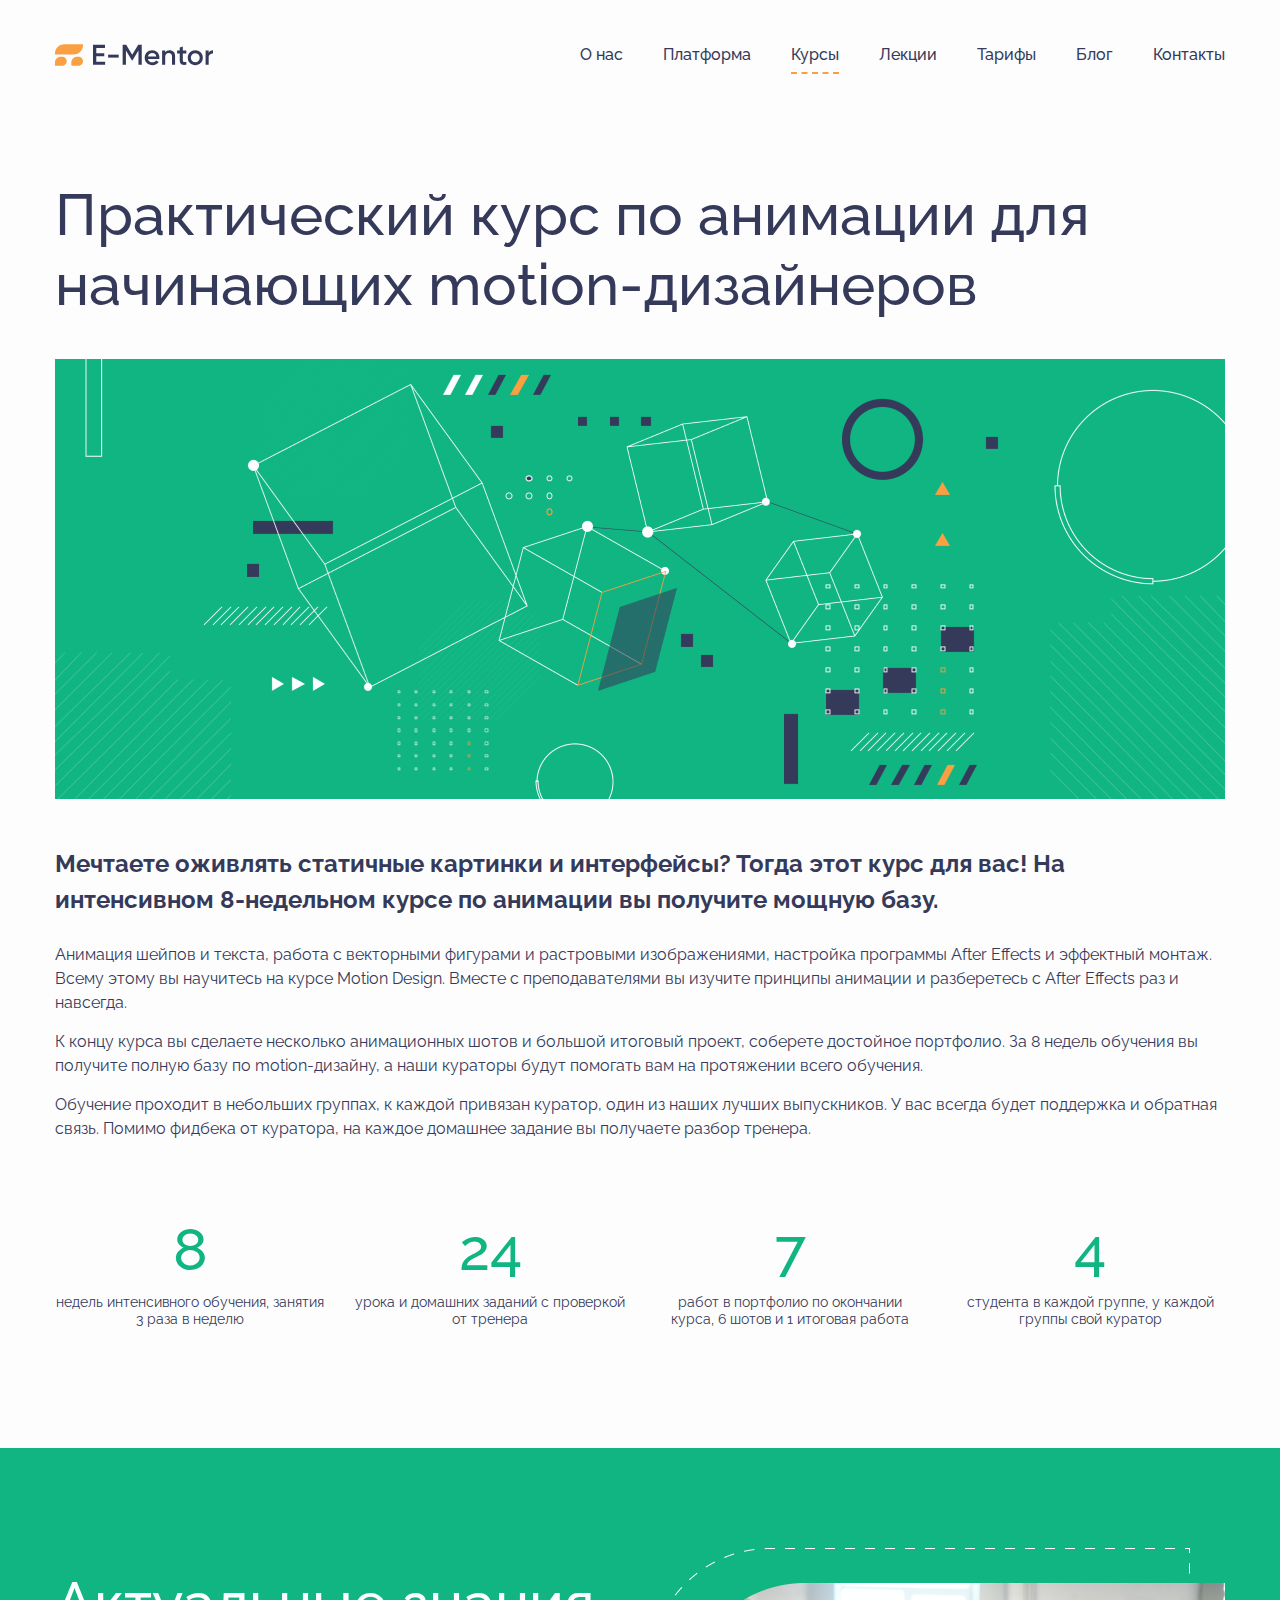
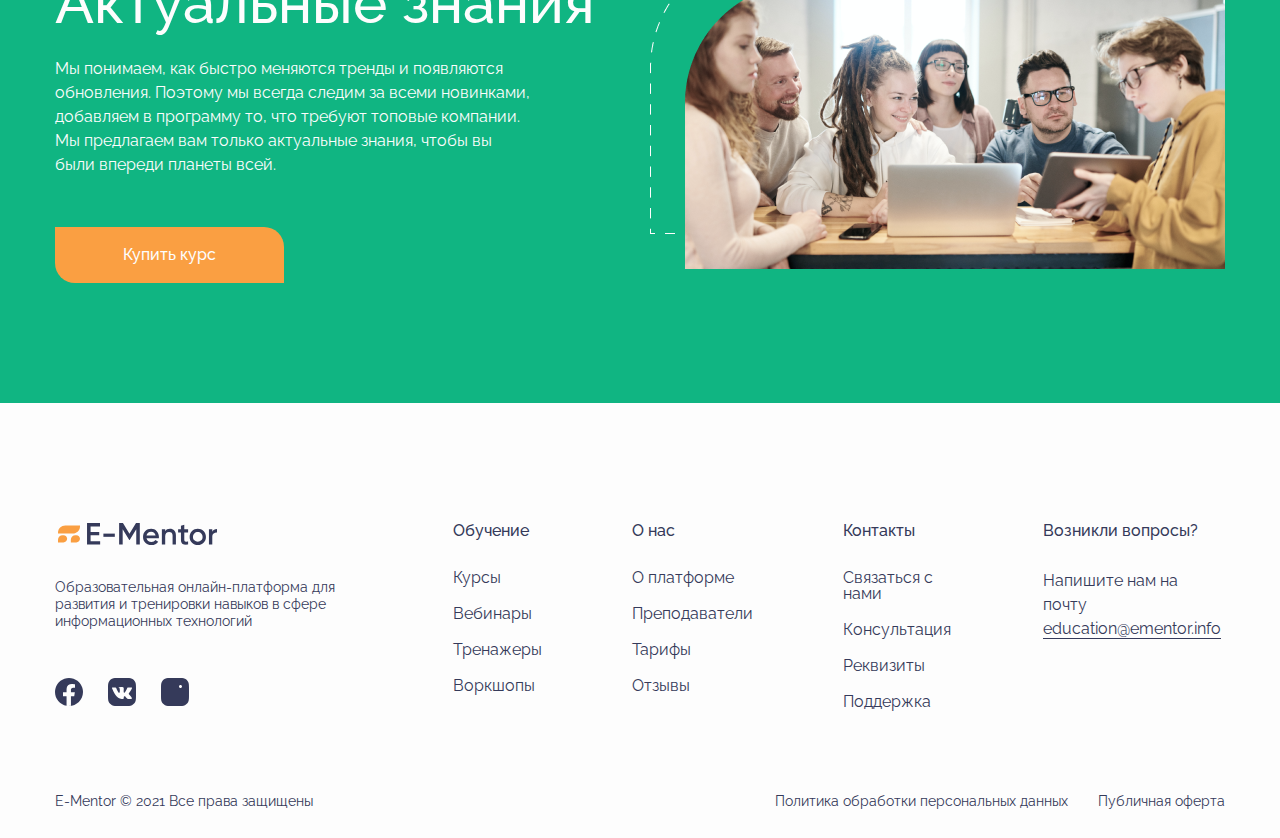
==== courses.html @ a703d879 "section knoweledge done" ====
<!DOCTYPE html>
<html lang="ru">

<head>
    <meta charset="UTF-8">
    <meta http-equiv="X-UA-Compatible" content="IE=edge">
    <meta name="viewport" content="width=device-width, initial-scale=1.0">
    <link rel="stylesheet" href="https://fonts.googleapis.com/css2?family=Raleway:wght@400;500&display=swap">
    <link rel="stylesheet"
        href="https://cdnjs.cloudflare.com/ajax/libs/modern-normalize/1.1.0/modern-normalize.min.css" />
    <link rel="stylesheet" href="./css/main.min.css">
    <title>E-mentor</title>
</head>

<body>
    <header class="header-courses">
        <div class="header-courses__container container">
            <div class="header-courses__body">
                <a href="./index.html" class="header-courses__logo-link">
                    <svg class="header-courses__logo-icon">
                        <use href="./icon/sprite.svg#icon-logo"></use>
                    </svg>
                    <svg class="header-courses__logo-text">
                        <use href="./icon/sprite.svg#icon-e-mentor"></use>
                    </svg>
                </a>
                <nav class="header-courses__nav">
                    <ul class="header-courses__list">
                        <li class="header-courses__item"><a href="#" class="header-courses__link">О нас</a></li>
                        <li class="header-courses__item"><a href="./index.html"
                                class="header-courses__link">Платформа</a></li>
                        <li class="header-courses__item"><a href="#" class="header-courses__link active">Курсы</a>
                        </li>
                        <li class="header-courses__item"><a href="#" class="header-courses__link">Лекции</a></li>
                        <li class="header-courses__item"><a href="#" class="header-courses__link">Тарифы</a></li>
                        <li class="header-courses__item"><a href="#" class="header-courses__link">Блог</a></li>
                        <li class="header-courses__item"><a href="#" class="header-courses__link">Контакты</a></li>
                    </ul>
                </nav>
                <svg class="header-courses__burger-icon">
                    <use href='./icon/sprite.svg#icon-burger'></use>
                </svg>
            </div>
        </div>
    </header>

    <main>
        <section class="courses">
            <div class="courses__container container">
                <h1 class="courses__title">Практический курс по анимации
                    для начинающих motion-дизайнеров
                </h1>
                <img src="./img/animation/squde.jpg" alt="squde" class="courses__img">
                <h2 class="courses__subtitle">Мечтаете оживлять статичные картинки и интерфейсы? Тогда этот курс для
                    вас!
                    На интенсивном 8-недельном курсе по анимации вы получите мощную базу.
                </h2>
                <p class="courses__text-first">Анимация шейпов и текста, работа с векторными фигурами и растровыми
                    изображениями, настройка программы After Effects и эффектный монтаж. Всему этому вы научитесь на
                    курсе Motion Design. Вместе с преподавателями вы изучите принципы анимации и разберетесь с After
                    Effects раз и навсегда.
                </p>
                <p class="courses__text-second">К концу курса вы сделаете несколько анимационных шотов и большой
                    итоговый проект, соберете достойное портфолио. За 8 недель обучения вы получите полную базу по
                    motion-дизайну, а наши кураторы будут помогать вам на протяжении всего обучения.
                </p>
                <p class="courses__text-third">Обучение проходит в небольших группах, к каждой привязан куратор,
                    один из наших лучших выпускников. У вас всегда будет поддержка и обратная связь. Помимо фидбека
                    от куратора, на каждое домашнее задание вы получаете разбор тренера.
                </p>
            </div>
        </section>
        <section class="statistic">
            <div class="statistic__container container">
                <ul class="statistic__list">
                    <li class="statistic__item">
                        <h2 class="statistic__title">8</h2>
                        <p class="statistic__subtitle">недель интенсивного обучения,
                            занятия 3 раза в неделю</p>
                    </li>
                    <li class="statistic__item">
                        <h2 class="statistic__title">24</h2>
                        <p class="statistic__subtitle">урока и домашних заданий
                            с проверкой от тренера</p>
                    </li>
                    <li class="statistic__item">
                        <h2 class="statistic__title">7</h2>
                        <p class="statistic__subtitle">работ в портфолио по окончании курса, 6 шотов и 1 итоговая работа
                        </p>
                    </li>
                    <li class="statistic__item">
                        <h2 class="statistic__title">4</h2>
                        <p class="statistic__subtitle">студента в каждой группе, у каждой группы свой куратор</p>
                    </li>
                </ul>
            </div>
        </section>
        <section class="knoweledge">
            <div class="knoweledge__container container">
                <div class="knoweledge__body">
                    <img src="./img/knoweledge/people.png" alt="people" class="knoweledge__img">
                    <img src="./img/knoweledge/dashline.png" alt="dashline" class="knoweledge__img-dashline">
                    <div class="knoweledge__content">
                        <h2 class="knoweledge__title">Актуальные знания</h2>
                        <p class="knoweledge__text">Мы понимаем, как быстро меняются тренды и появляются обновления.
                            Поэтому мы всегда следим за всеми новинками, добавляем в программу то, что требуют топовые
                            компании. Мы предлагаем вам только актуальные знания, чтобы вы были впереди планеты всей.
                        </p>
                        <button class="knoweledge__button button-orange" type="submit">Купить курс</button>
                    </div>
                </div>
            </div>
        </section>
        <!-- <section class="oncourses">
            <div class="oncourses__container container">
                <h2 class="oncourses__title">На курсы вы научитесь</h2>
                <ul class="oncourses__list">
                    <li class="oncourses__item">
                        <div class="oncourses__box-icon">
                            <svg class="oncourses__icon">
                                <use href="./icon/sprite.svg#icon-animation"></use>
                            </svg>
                            <h3 class="oncourses__list-title">Анимировать объекты</h3>
                        </div>
                        <p class="oncourses__subtitle">Узнаете принципы создания инфографики, персонажной 2D
                            флэт-анимации.
                        </p>
                    </li>
                    <li class="oncourses__item">
                        <div class="oncourses__box-icon">
                            <svg class="oncourses__icon">
                                <use href="./icon/sprite.svg#icon-shoot"></use>
                            </svg>
                            <h3 class="oncourses__list-title">Работать с кадром</h3>
                        </div>
                        <p class="oncourses__subtitle">Изучите основные принципы анимации и работы с объектами, их
                            движением в кадре.
                        </p>
                    </li>
                    <li class="oncourses__item">
                        <div class="oncourses__box-icon">
                            <svg class="oncourses__icon">
                                <use href="./icon/sprite.svg#icon-ae"></use>
                            </svg>
                            <h3 class="oncourses__list-title">Работать в After Effects</h3>
                        </div>
                        <p class="oncourses__subtitle">Научитесь реализовывать ваши идеи с помощью популярной программы
                            для анимации.
                        </p>
                    </li>
                    <li class="oncourses__item">
                        <div class="oncourses__box-icon">
                            <svg class="oncourses__icon">
                                <use href="./icon/sprite.svg#icon-sound"></use>
                            </svg>
                            <h3 class="oncourses__list-title">Работать со звуком</h3>
                        </div>
                        <p class="oncourses__subtitle">Освоите инструменты работы, сможете редактировать музыку
                            в своем проекте.
                        </p>
                    </li>
                </ul>
                <div class="oncourses__box-button">
                    <button type="submit" class="oncourses__button button-green">Программа курса</button>
                </div>
            </div>
        </section> -->
        <!-- <section class="discount">
            <div class="discount__container">
                <div class="discount__content">
                    <h2 class="discount__title">Скидка 40% <br>
                        до 30 июня</h2>
                    <p class="discount__subtitle">Успейте приобрести курс по выгодной цене! Вы можете забронировать
                        место на курсе со скидкой, а остальную сумму оплатить в рассрочку на 12 или 24 месяца.
                    </p>
                    <button type="submit" class="discount__button button-orange">Купить курс</button>
                </div>
            </div>
        </section> -->
        <!-- <section class="faq">
            <div class="faq__container container">
                <h2 class="faq__title">Часто задаваемые вопросы</h2>
                <ul class="faq__list">
                    <li class="faq__item">
                        <details>
                            <summary>
                                <h3 class="faq__subtitle">Я никогда не занимался анимацией. У меня получится?</h3>
                            </summary>
                            <p class="faq__text">Конечно! Этот курс рассчитан для новичков, для тех, кто еще совсем
                                ничего
                                не умеет. Курс интенсивный, но оно того стоит. Главное выполняйте домашнее задание в
                                срок.
                                Вам всегда будут помогать тренеры и кураторы. Все получится!
                            </p>
                        </details>
                    </li>
                    <li class="faq__item">
                        <details>
                            <summary>
                                <h3 class="faq__subtitle">Насколько курс интенсивный? Я смогу совмещать с работой?</h3>
                            </summary>
                            <p class="faq__text">Курс довольно интенсивный, но, при большом желании, вы будете
                                успевать все.
                                Вам понадобится 2-3 свободных часа в день на изучение материала и выполнение
                                домашних
                                заданий.
                            </p>
                        </details>
                    </li>
                    <li class="faq__item">
                        <details>
                            <summary>
                                <h3 class="faq__subtitle">Какие программы мне нужны для обучения?</h3>
                            </summary>
                            <p class="faq__text">Lorem ipsum, dolor sit amet consectetur adipisicing elit. Nostrum sunt
                                tempore earum qui neque minus molestiae quo autem voluptatem aperiam. Impedit, quas.
                                Quae
                                ratione itaque facilis sed aliquam quibusdam quam?
                            </p>
                        </details>
                    </li>
                    <li class="faq__item">
                        <details>
                            <summary>
                                <h3 class="faq__subtitle">Есть ли рассрочка или дополнительные скидки?</h3>
                            </summary>
                            <p class="faq__text">Lorem ipsum dolor sit amet consectetur adipisicing elit. Blanditiis cum
                                cupiditate voluptatem dolore repellendus nostrum libero incidunt non aut eaque est
                                deserunt
                                hic consequuntur corporis corrupti facilis, qui consectetur? Cupiditate!
                            </p>
                        </details>
                    </li>
                    <li class="faq__item">
                        <details>
                            <summary>
                                <h3 class="faq__subtitle">Вы помогаете с трудоустройством?</h3>
                            </summary>
                            <p class="faq__text">Lorem ipsum dolor sit amet consectetur adipisicing elit.
                                Exercitationem,
                                impedit praesentium alias sequi necessitatibus adipisci? Libero illo non, facere iure
                                labore, eveniet quae ducimus perspiciatis repellat asperiores perferendis? Possimus,
                                nobis!
                            </p>
                        </details>
                    </li>
                </ul>
            </div>
        </section> -->
    </main>

    <footer class="footer">
        <div class="footer__container container">
            <div class="footer__body">
                <div class="footer__content">
                    <div class="footer__logo">
                        <a href="./index.html" class="footer__logo-link">
                            <svg class="footer__icon-logo">
                                <use href="./icon/sprite.svg#icon-logo"></use>
                            </svg>
                            <svg class="footer__icon-text">
                                <use href="./icon/sprite.svg#icon-e-mentor"></use>
                            </svg>
                        </a>
                    </div>
                    <p class="footer__text">Образовательная онлайн-платформа для развития и тренировки навыков
                        в сфере информационных технологий</p>
                    <ul class="footer__social">
                        <li class="footer__item">
                            <a href="https://uk-ua.facebook.com/" target="_blank" class="footer__item-link">
                                <svg class="footer__item-icon">
                                    <use href="./icon/sprite.svg#icon-fb"></use>
                                </svg>
                            </a>
                        </li>
                        <li class="footer__item">
                            <a href="https://vk.com/" target="_blank" class="footer__item-link">
                                <svg class="footer__item-icon">
                                    <use href="./icon/sprite.svg#icon-vk"></use>
                                </svg>
                            </a>
                        </li>
                        <li class="footer__item">
                            <a href="https://www.instagram.com/" target="_blank" class="footer__item-link">
                                <svg class="footer__item-icon">
                                    <use href="./icon/sprite.svg#icon-inst"></use>
                                </svg>
                            </a>
                        </li>
                    </ul>
                </div>
                <ul class="footer__list">
                    <li class="footer__list-item">
                        <h2 class="footer__list-title">Обучение</h2>
                        <a href="./courses.html" class="footer__list-link">
                            <p class="footer__list-subtitle">Курсы</p>
                        </a>
                        <a href="#" class="footer__list-link">
                            <p class="footer__list-subtitle">Вебинары</p>
                        </a>
                        <a href="#" class="footer__list-link">
                            <p class="footer__list-subtitle">Тренажеры</p>
                        </a>
                        <a href="#" class="footer__list-link">
                            <p class="footer__list-subtitle">Воркшопы</p>
                        </a>
                    </li>
                    <li class="footer__list-item">
                        <h2 class="footer__list-title">О нас</h2>
                        <a href="#" class="footer__list-link">
                            <p class="footer__list-subtitle">О платформе</p>
                        </a>
                        <a href="#" class="footer__list-link">
                            <p class="footer__list-subtitle">Преподаватели</p>
                        </a>
                        <a href="#" class="footer__list-link">
                            <p class="footer__list-subtitle">Тарифы</p>
                        </a>
                        <a href="#" class="footer__list-link">
                            <p class="footer__list-subtitle">Отзывы</p>
                        </a>
                    </li>
                    <li class="footer__list-item">
                        <h2 class="footer__list-title last">Контакты</h2>
                        <a href="#" class="footer__list-link">
                            <p class="footer__list-subtitle">Связаться с нами</p>
                        </a>
                        <a href="#" class="footer__list-link">
                            <p class="footer__list-subtitle">Консультация</p>
                        </a>
                        <a href="#" class="footer__list-link">
                            <p class="footer__list-subtitle">Реквизиты</p>
                        </a>
                        <a href="#" class="footer__list-link">
                            <p class="footer__list-subtitle">Поддержка</p>
                        </a>
                    </li>
                </ul>
                <div class="footer__questions">
                    <h2 class="footer__questions-title">Возникли вопросы?</h2>
                    <p class="footer__questions-subtitle">Напишите нам на почту
                        <a href="mailto:education@ementor.info"
                            class="footer__questions-link">education@ementor.info</a>
                    </p>
                </div>
            </div>
            <div class="footer__bottom">
                <p class="footer__bottom-copy">E-Mentor &copy; 2021 Все права защищены</p>
                <a href="#" class="footer__bottom-link">
                    <p class="footer__bottom-policy">Политика обработки персональных данных</p>
                </a>
                <a href="#" class="footer__bottom-link">
                    <p class="footer__bottom-public">Публичная оферта</p>
            </div></a>
        </div>
    </footer>

</body>

</html>
---- css/main.min.css ----
h1,h2,h3,h4,h5,h6,p{margin:0;padding:0}ul{list-style:none;padding:0;margin:0}a{text-decoration:none;padding:0;margin:0}button:active,button:focus{outline:none}.header__link:active,.header__link:focus{outline:none}.header-courses__link:active,.header-courses__link:focus{outline:none}body{font-family:"Raleway";font-size:16px;font-weight:400;background-color:#fdfdfd;color:#353a5a;line-height:1.5}.container{max-width:1200px;margin:0 auto;padding-left:15px;padding-right:15px;padding-top:120px;padding-bottom:120px}.button-orange{font-family:"Raleway";font-size:16px;font-weight:500;line-height:1;color:#fdfdfd;background-color:#fa9f42;border-radius:0px 20px;border:#fa9f42;cursor:pointer}.button-orange:hover,.button-orange:focus{background:rgba(0,0,0,0);color:#fdfdfd;box-shadow:inset 0 0 0 3px #fa9f42;transition:box-shadow 250ms cubic-bezier(0.4, 0, 0.2, 1)}.button-green{font-family:"Raleway";font-size:16px;font-weight:500;line-height:1;color:#fdfdfd;background-color:#10b582;border-radius:0px 20px;border:#10b582;cursor:pointer}.button-green:hover,.button-green:focus{background:rgba(0,0,0,0);color:#353a5a;box-shadow:inset 0 0 0 3px #10b582;transition:box-shadow 250ms cubic-bezier(0.4, 0, 0.2, 1)}.active{padding-bottom:8px;border-bottom:2px dashed #fa9f42}.header{background-color:#10b582}.header__body{display:flex;align-items:center;column-gap:80px;padding:40px 0px 40px 0px}.header__container{padding-top:0px;padding-bottom:0px}.header__nav{margin-left:auto}.header__list{display:flex;justify-content:center;column-gap:40px}.header__link{color:#fdfdfd;font-weight:500;line-height:1}.header__link:hover,.header__link:focus{padding-bottom:8px;border-bottom:2px dashed #fa9f42}.header__burger-icon{display:none;width:40px;height:40px;fill:#fdfdfd}@media screen and (max-width: 991.98px){.header__body{column-gap:30px;padding:20px 0px 20px 0px}.header__list{column-gap:20px}}@media screen and (max-width: 767.98px){.header__body{justify-content:space-around}.header__nav{display:none}.header__burger-icon{display:block}}.header-courses__container{padding-top:0px;padding-bottom:0px}.header-courses__body{display:flex;align-items:center;padding-top:40px;padding-bottom:40px}.header-courses__logo-link{display:flex;align-items:center}.header-courses__logo-icon{width:28px;height:30px}.header-courses__logo-text{padding-left:10px;width:130px;height:22px;fill:#353a5a}.header-courses__nav{margin-left:auto}.header-courses__list{display:flex;justify-content:center;column-gap:40px}.header-courses__link{color:#353a5a;font-weight:500;line-height:1}.header-courses__link:hover,.header-courses__link:focus{padding-bottom:8px;border-bottom:2px dashed #fa9f42}.header-courses__burger-icon{display:none;width:40px;height:40px;fill:#353a5a}@media screen and (max-width: 991.98px){.header-courses__body{column-gap:30px;padding:20px 0px 20px 0px}.header-courses__list{column-gap:20px}}@media screen and (max-width: 767.98px){.header-courses__body{justify-content:space-around}.header-courses__nav{display:none}.header-courses__burger-icon{display:block}}.hero{background-color:#10b582}.hero__container{padding-top:90px}.hero__body{display:flex}.hero__social{margin-bottom:104px}.hero__items{margin-bottom:30px}.hero__items:last-child{margin-bottom:0px}.hero__link{position:relative}.hero__icon{display:block;width:22px;height:22px;fill:#fdfdfd}.hero__box-img-bottom{position:relative}.hero__img-bottom{position:relative;z-index:1000}.hero__img-dashlinedown{position:absolute;z-index:10;top:-30px;right:-30px;width:240px;height:300px}.hero__content{width:542px;margin:0 auto;text-align:center}.hero__box-logo{display:flex;justify-content:center;align-items:center;margin-top:92px;margin-bottom:40px}.hero__logo-link{display:flex;align-items:center}.hero__logo-icon{width:28px;height:30px}.hero__logo-text{padding-left:10px;width:130px;height:22px;fill:#fdfdfd}.hero__title{font-size:58px;font-weight:500;line-height:1.2;color:#fdfdfd;margin-bottom:20px}.hero__subtitle{color:#fdfdfd;margin-bottom:50px}.hero__button{padding:20px 47px}.hero__box-right{position:relative;padding-top:30px}.hero__img-top{margin-bottom:101px;position:relative;z-index:100}.hero__img-dashline-top{position:absolute;z-index:10;width:240px;height:300px;top:0px;right:30px}.hero__navigation{position:relative;right:-165px;bottom:0;display:flex;align-items:center;gap:15px;background-color:inherit;border:inherit;font-size:14px;line-height:1;color:#fdfdfd;transform:rotate(-90deg);cursor:pointer}.hero__arrow{width:16px;height:20px;transform:rotate(90deg)}@media screen and (max-width: 1199.98px){.hero__content{padding:0px 15px}.hero__title{font-size:48px}}@media screen and (max-width: 991.98px){.hero__container{padding-top:30px}.hero__box-img-bottom{display:none}.hero__box-right{display:none}.hero__title{font-size:38px}}@media screen and (max-width: 767.98px){.hero__container{padding-bottom:60px}.hero__title{font-size:28px}.hero__subtitle{margin-bottom:20px}}@media screen and (max-width: 479.98px){.hero__container{padding-bottom:30px}.hero__social{display:none}}.ourstatistic__list{display:flex;gap:30px}.ourstatistic__item{text-align:center}.ourstatistic__title{margin-bottom:15px;font-size:58px;font-weight:500;line-height:1;color:#10b582}.ourstatistic__subtitle{width:274px;font-size:14px;line-height:1.2}@media screen and (max-width: 1199.98px){.ourstatistic__list{justify-content:center;flex-wrap:wrap}.ourstatistic__title{font-size:48px}}@media screen and (max-width: 991.98px){.ourstatistic__container{padding-top:60px;padding-bottom:60px}.ourstatistic__title{font-size:38px}}@media screen and (max-width: 767.98px){.ourstatistic__container{padding-top:30px;padding-bottom:30px}.ourstatistic__list{gap:15px}.ourstatistic__title{font-size:28px}}.study__body{display:flex}.study__content{width:48%;margin-right:100px}.study__title{margin-bottom:20px;font-size:58px;font-weight:500;line-height:1}.study__text-more{margin-bottom:20px}.study__text-little{margin-bottom:50px}.study__button{padding:20px 38px}.study__foto-list{display:flex;gap:30px;flex-wrap:wrap;width:55%}.study__item{width:170px}.study__subtitle{font-size:14px;line-height:1.2;text-align:center;margin-top:15px}@media screen and (max-width: 1199.98px){.study__title{font-size:48px}}@media screen and (max-width: 991.98px){.study__container{padding-top:60px;padding-bottom:60px}.study__content{margin-right:50px}.study__title{font-size:38px}.study__text-little{margin-bottom:20px}.study__foto-list{gap:15px}}@media screen and (max-width: 767.98px){.study__container{padding-top:30px;padding-bottom:30px}.study__body{flex-direction:column}.study__content{display:flex;flex-direction:column;align-items:center;justify-content:center;width:100%;margin-bottom:20px}.study__title{font-size:28px}.study__foto-list{justify-content:center;width:100%}}.choise{background-color:#10b582}.choise__body{display:flex;position:relative}.choise__img{position:relative;z-index:100;max-width:100%;max-height:100%;object-fit:contain;margin-top:30px}.choise__img-dashline{position:absolute;z-index:10;width:470px;height:332px;top:0px;left:30px}.choise__content{margin-left:130px;color:#fdfdfd}.choise__title{font-size:58px;font-weight:500;line-height:1.2;margin-bottom:20px}.choise__text{margin-bottom:50px}.choise__button{padding:20px 74px}@media screen and (max-width: 1199.98px){.choise__title{font-size:48px}.choise__content{margin-left:60px}}@media screen and (max-width: 991.98px){.choise__container{padding-top:60px;padding-bottom:60px}.choise__body{flex-direction:column-reverse}.choise__content{display:flex;justify-content:center;align-items:center;flex-direction:column;margin-left:0px;margin-bottom:20px}.choise__title{font-size:38px}.choise__text{margin-bottom:20px}.choise__img-dashline{display:none}.choise__img{margin-top:0px}}@media screen and (max-width: 767.98px){.choise__container{padding-top:30px;padding-bottom:30px}.choise__title{font-size:28px}}.popular__title{margin-bottom:60px;font-size:58px;font-weight:500;line-height:1;text-align:center}.popular__list{display:flex;gap:30px;margin-bottom:60px}.popular__item{max-width:270px;padding:20px;border-radius:10px;box-shadow:5px 5px 30px 0px rgba(101,101,101,.12);transition:box-shadow 300ms cubic-bezier(0.4, 0, 0.2, 1)}.popular__item:hover{box-shadow:5px 5px 30px 0px rgba(101,101,101,.4)}.popular__img{max-width:100%;max-height:100%;object-fit:contain}.popular__subtitle{margin-top:15px;font-weight:500}.popular__box-button{text-align:center}.popular__button{padding:20px 74px}@media screen and (max-width: 1199.98px){.popular__list{flex-wrap:wrap;justify-content:center}.popular__title{font-size:48px;margin-bottom:30px}}@media screen and (max-width: 991.98px){.popular__container{padding-top:60px;padding-bottom:60px}.popular__title{font-size:38px}.popular__list{display:flex;gap:15px;margin-bottom:20px}}@media screen and (max-width: 767.98px){.popular__container{padding-top:30px;padding-bottom:30px}.popular__title{font-size:28px}.popular__img{max-width:100%;max-height:100%;object-fit:contain}}.join{position:relative}.join__wrapper-img{position:relative;max-width:100%;max-height:100%;object-fit:cover}.join__wrapper-img::after{content:"";position:absolute;display:block;top:0px;left:0px;width:100%;height:100%;background-color:rgba(255,255,255,0)}.join__img-bg{max-width:100%;max-height:100%;object-fit:cover}.join__container{padding-top:0px;padding-bottom:0px}.join__content{position:absolute;top:60px;right:20%;max-width:508px}.join__title{margin-bottom:20px;font-size:58px;font-weight:500;line-height:1.2}.join__subtitle{margin-bottom:50px}.join__button{padding:20px 56px}.join__button:hover,.join__button:focus{color:#353a5a}@media screen and (max-width: 1499.98px){.join__wrapper-img::after{background-color:rgba(255,255,255,.7)}.join__content{display:flex;flex-direction:column;align-items:center;padding-top:30px;padding-left:30px}.join__title{text-align:center;font-size:48px}}@media screen and (max-width: 1199.98px){.join__content{padding-top:0px;top:30px}}@media screen and (max-width: 991.98px){.join__container{padding-top:60px;padding-bottom:60px}.join__content{padding-top:30px;top:60px}.join__title{font-size:38px}.join__subtitle{margin-bottom:20px}}@media screen and (max-width: 767.98px){.join__container{padding-top:30px;padding-bottom:30px}.join__content{max-width:100%}.join__title{font-size:28px}}@media screen and (max-width: 719.98px){.join__wrapper-img{display:none}.join__content{position:relative;top:0px;right:0px;padding-top:0px;padding-left:0px}}.footer__container{padding-bottom:30px}.footer__body{display:flex;justify-content:center;margin-bottom:80px}.footer__content{margin-right:100px}.footer__logo{margin-bottom:27px}.footer__icon-logo{width:28px;height:22px}.footer__icon-text{width:130px;height:22px;fill:#353a5a}.footer__text{margin-bottom:47px;font-size:14px;line-height:1.2}.footer__social{display:flex;column-gap:25px}.footer__item-icon{width:28px;height:30px;fill:#353a5a}.footer__list{display:flex;margin-right:68px;column-gap:90px}.footer__list-item{display:flex;flex-direction:column;row-gap:20px}.last{width:132px}.footer__list-title{margin-bottom:11px;font-size:16px;font-weight:500;line-height:1}.footer__list-link:hover{text-decoration:underline}.footer__list-subtitle{font-size:16px;font-weight:400;line-height:16px;color:#353a5a}.footer__questions-title{margin-bottom:30px;width:182px;font-size:16px;font-weight:500;line-height:1}.footer__questions-link{font-size:16px;font-weight:400;line-height:16px;color:#353a5a;border-bottom:1px solid #353a5a}.footer__bottom{display:flex;font-size:14px;line-height:1}.footer__bottom-copy{margin-right:auto}.footer__bottom-link{color:#353a5a}.footer__bottom-policy{margin-right:30px}@media screen and (max-width: 1199.98px){.footer__content{margin-right:50px}.footer__list{margin-right:40px;column-gap:45px}}@media screen and (max-width: 991.98px){.footer__container{padding-top:60px}.footer__body{flex-wrap:wrap;justify-content:flex-start;row-gap:40px}.footer__logo{margin-bottom:15px}.footer__text{margin-bottom:20px}.footer__questions-title{margin-bottom:15px}}@media screen and (max-width: 767.98px){.footer__container{padding-top:30px}.footer__body{margin-bottom:40px}.footer__bottom{flex-wrap:wrap;gap:20px}}@media screen and (max-width: 479.98px){.footer__list{flex-wrap:wrap;margin-right:0px;gap:30px}}.courses__container{padding-top:70px;padding-bottom:80px}.courses__title{margin-bottom:40px;font-size:58px;font-weight:500;line-height:1.2}.courses__img{width:100%;height:100%;object-fit:contain;margin-bottom:40px}.courses__subtitle{margin-bottom:25px}.courses__text-first{margin-bottom:15px}.courses__text-second{margin-bottom:15px}@media screen and (max-width: 1199.98px){.courses__title{font-size:48px}}@media screen and (max-width: 991.98px){.courses__container{padding-top:60px;padding-bottom:60px}.courses__title{font-size:38px;margin-bottom:20px}.courses__img{margin-bottom:20px}}@media screen and (max-width: 767.98px){.courses__container{padding-top:30px;padding-bottom:30px}.courses__title{font-size:28px}}@media screen and (max-width: 399.98px){.courses__img{display:none}}.statistic__container{padding-top:0px}.statistic__list{display:flex;gap:30px}.statistic__item{text-align:center}.statistic__title{margin-bottom:15px;font-size:58px;font-weight:500;line-height:1;color:#10b582}.statistic__subtitle{max-width:274px;font-size:14px;line-height:1.2}@media screen and (max-width: 1199.98px){.statistic__title{font-size:48px}}@media screen and (max-width: 991.98px){.statistic__container{padding-bottom:60px}.statistic__list{flex-wrap:wrap;justify-content:center;gap:15px}.statistic__title{font-size:38px}}@media screen and (max-width: 767.98px){.statistic__container{padding-bottom:30px}.statistic__title{font-size:28px}}.knoweledge{background-color:#10b582}.knoweledge__body{display:flex;flex-direction:row-reverse;justify-content:center;align-items:center;position:relative}.knoweledge__img{position:relative;z-index:100;max-width:100%;max-height:100%;object-fit:contain}.knoweledge__img-dashline{position:absolute;z-index:10;width:540px;height:286px;top:-20px;right:35px}.knoweledge__content{margin-right:90px;color:#fdfdfd}.knoweledge__title{margin-bottom:20px;font-size:58px;font-weight:500;line-height:1.2}.knoweledge__text{margin-bottom:50px;max-width:478px}.knoweledge__button{padding:20px 68px}@media screen and (max-width: 1199.98px){.knoweledge__title{font-size:48px}.knoweledge__content{margin-right:40px}}@media screen and (max-width: 991.98px){.knoweledge__container{padding-top:60px;padding-bottom:60px}.knoweledge__body{flex-direction:column-reverse}.knoweledge__content{display:flex;flex-direction:column;justify-content:center;align-items:center;margin-right:0px}.knoweledge__title{font-size:38px}.knoweledge__text{margin-bottom:20px}.knoweledge__img{margin-top:20px}.knoweledge__img-dashline{display:none}}@media screen and (max-width: 767.98px){.knoweledge__container{padding-top:30px;padding-bottom:30px}.knoweledge__title{font-size:28px}}.oncourses__title{margin-bottom:85px;font-size:58px;font-weight:500;line-height:1;text-align:center}.oncourses__list{margin-bottom:80px;display:flex;column-gap:30px}.oncourses__item{padding:25px 15px;width:270px;box-shadow:5px 5px 30px rgba(101,101,101,.12);border-radius:10px}.oncourses__box-icon{display:flex}.oncourses__icon{width:18px;height:18px}.oncourses__list-title{margin-bottom:15px;margin-left:8px;font-weight:500;line-height:1}.oncourses__subtitle{font-size:14px;line-height:1.2}.oncourses__box-button{text-align:center}.oncourses__button{padding:20px 46px;font-weight:500;line-height:1}.discount{background-image:url("../img/discount/funnygirl.png");background-position:center;background-repeat:no-repeat;background-size:cover;width:1440px;margin:0 auto}.discount__container{width:1200px;margin:0 auto;padding:0px 15px}.discount__content{padding:120px 0px;margin-left:auto;width:508px}.discount__title{margin-bottom:20px;font-size:58px;font-weight:500;line-height:1.2}.discount__subtitle{margin-bottom:50px}.discount__button{padding:20px 68px}.discount__button:hover,.discount__button:focus{color:#353a5a}.faq__title{margin-bottom:90px;font-size:58px;font-weight:500;line-height:1.2;text-align:center}.faq__item{margin-bottom:30px;box-shadow:5px 5px 30px rgba(101,101,101,.12);border-radius:10px}.faq__item:last-child{margin-bottom:0px}details{display:block}summary{display:inline-block;cursor:pointer;position:relative}summary::before{content:"";position:absolute;display:block;background:url("../icon/open.svg");background-repeat:no-repeat;background-size:contain;background-position:center;width:33px;height:33px;top:28px;right:-450px;transition:transform .5s}details[open]>summary::before{background:url("../icon/close.svg");transform:scale(1, -1)}summary~*{padding:0 1em 0 1em}details[open] summary~*{animation:sweep .5s ease-in-out}@keyframes sweep{0%{opacity:0}100%{opacity:1}}.faq__subtitle{padding:30px 0px 30px 30px;width:690px;font-size:22px;font-weight:500;line-height:1.3}.faq__text{padding:0px 30px 30px 30px;line-height:1.3}/*# sourceMappingURL=main.min.css.map */
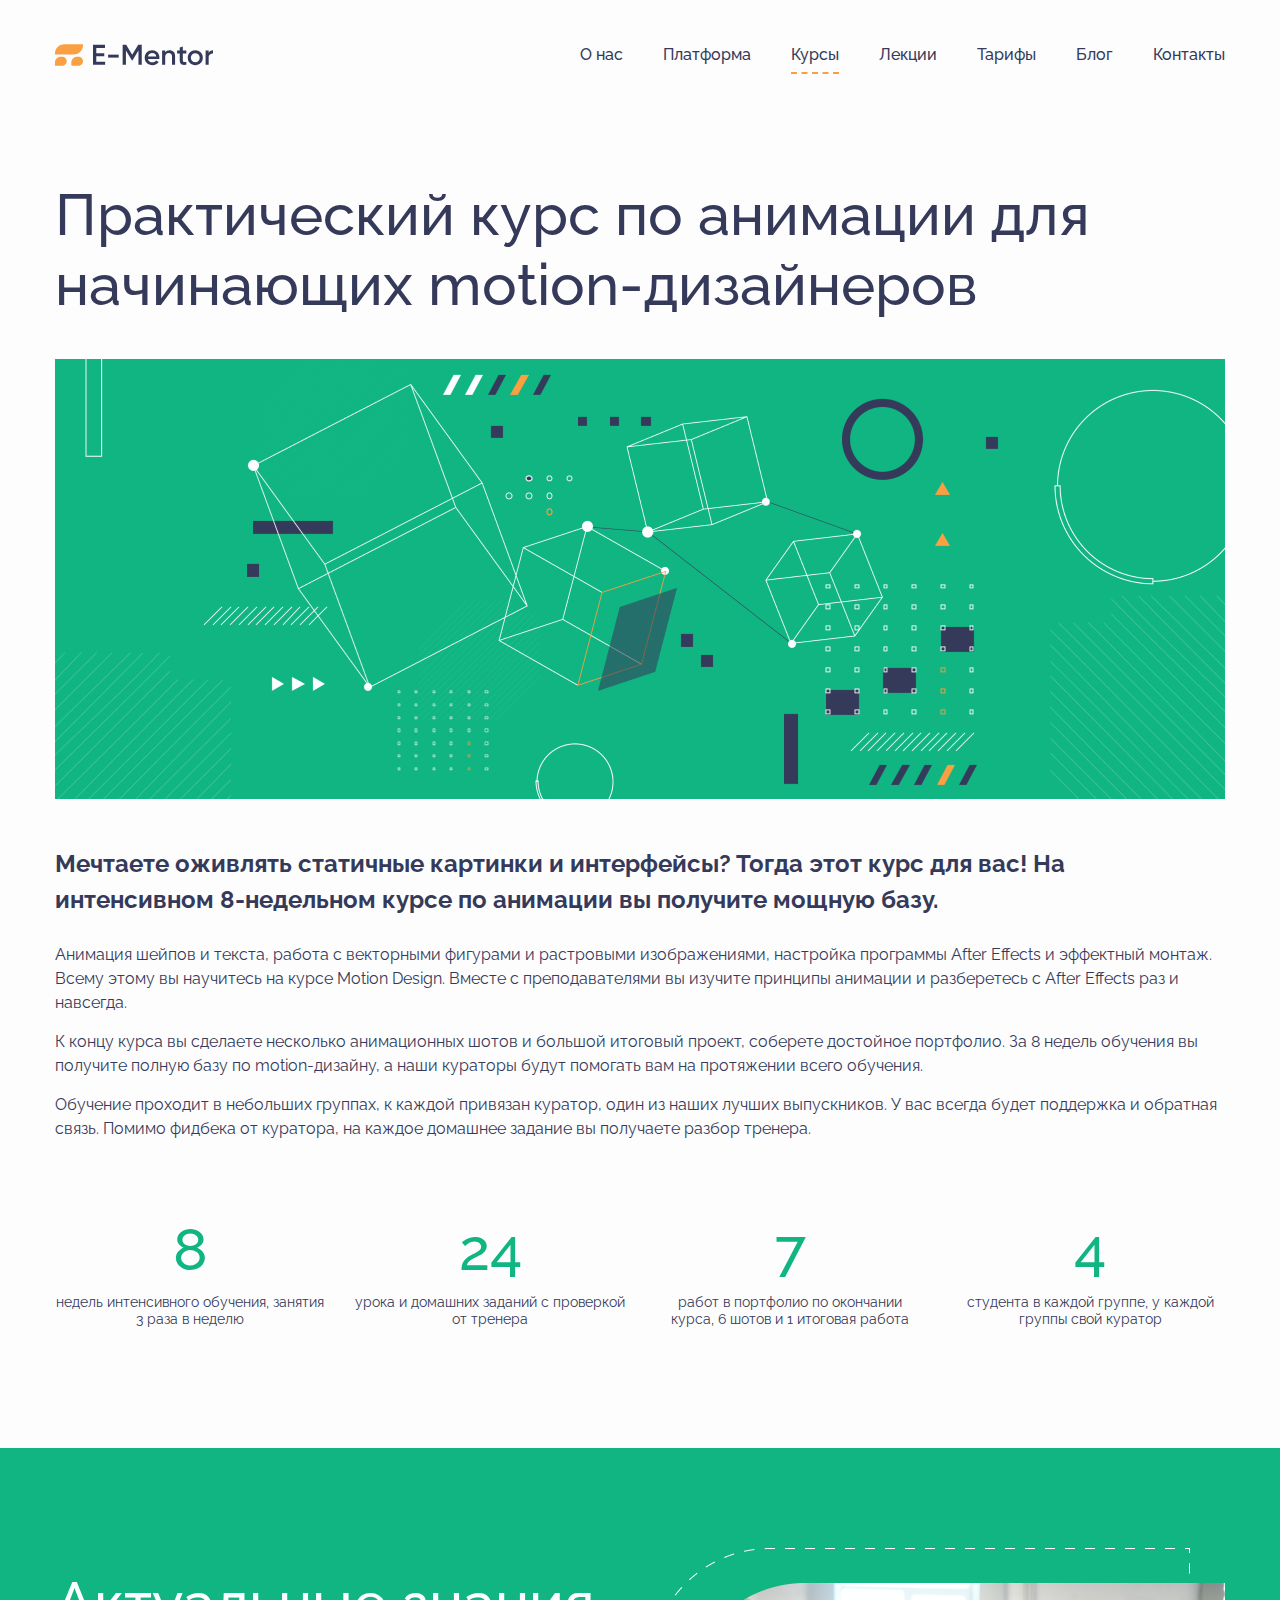
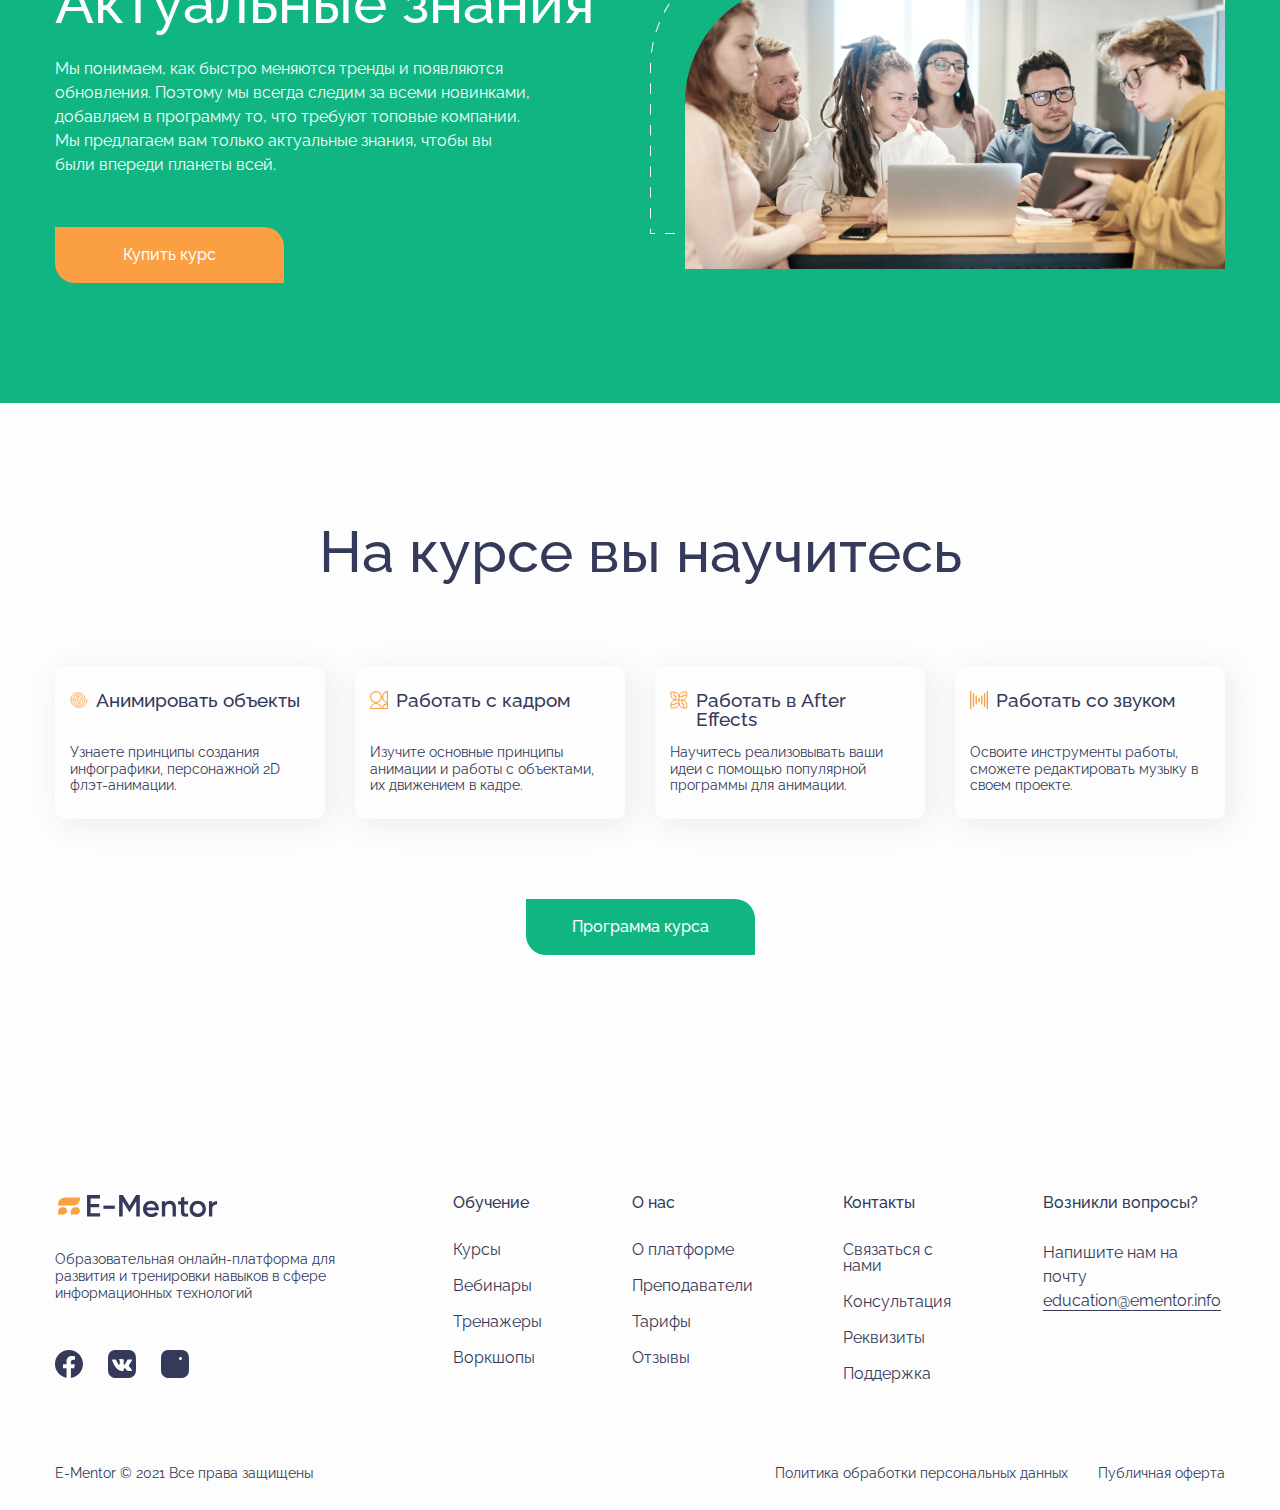
==== commit 0107e213: "section oncourses done" ====
--- a/courses.html
+++ b/courses.html
@@ -111,9 +111,9 @@
                 </div>
             </div>
         </section>
-        <!-- <section class="oncourses">
+        <section class="oncourses">
             <div class="oncourses__container container">
-                <h2 class="oncourses__title">На курсы вы научитесь</h2>
+                <h2 class="oncourses__title">На курсе вы научитесь</h2>
                 <ul class="oncourses__list">
                     <li class="oncourses__item">
                         <div class="oncourses__box-icon">
@@ -164,7 +164,7 @@
                     <button type="submit" class="oncourses__button button-green">Программа курса</button>
                 </div>
             </div>
-        </section> -->
+        </section>
         <!-- <section class="discount">
             <div class="discount__container">
                 <div class="discount__content">
--- a/css/main.min.css
+++ b/css/main.min.css
@@ -1 +1 @@
-h1,h2,h3,h4,h5,h6,p{margin:0;padding:0}ul{list-style:none;padding:0;margin:0}a{text-decoration:none;padding:0;margin:0}button:active,button:focus{outline:none}.header__link:active,.header__link:focus{outline:none}.header-courses__link:active,.header-courses__link:focus{outline:none}body{font-family:"Raleway";font-size:16px;font-weight:400;background-color:#fdfdfd;color:#353a5a;line-height:1.5}.container{max-width:1200px;margin:0 auto;padding-left:15px;padding-right:15px;padding-top:120px;padding-bottom:120px}.button-orange{font-family:"Raleway";font-size:16px;font-weight:500;line-height:1;color:#fdfdfd;background-color:#fa9f42;border-radius:0px 20px;border:#fa9f42;cursor:pointer}.button-orange:hover,.button-orange:focus{background:rgba(0,0,0,0);color:#fdfdfd;box-shadow:inset 0 0 0 3px #fa9f42;transition:box-shadow 250ms cubic-bezier(0.4, 0, 0.2, 1)}.button-green{font-family:"Raleway";font-size:16px;font-weight:500;line-height:1;color:#fdfdfd;background-color:#10b582;border-radius:0px 20px;border:#10b582;cursor:pointer}.button-green:hover,.button-green:focus{background:rgba(0,0,0,0);color:#353a5a;box-shadow:inset 0 0 0 3px #10b582;transition:box-shadow 250ms cubic-bezier(0.4, 0, 0.2, 1)}.active{padding-bottom:8px;border-bottom:2px dashed #fa9f42}.header{background-color:#10b582}.header__body{display:flex;align-items:center;column-gap:80px;padding:40px 0px 40px 0px}.header__container{padding-top:0px;padding-bottom:0px}.header__nav{margin-left:auto}.header__list{display:flex;justify-content:center;column-gap:40px}.header__link{color:#fdfdfd;font-weight:500;line-height:1}.header__link:hover,.header__link:focus{padding-bottom:8px;border-bottom:2px dashed #fa9f42}.header__burger-icon{display:none;width:40px;height:40px;fill:#fdfdfd}@media screen and (max-width: 991.98px){.header__body{column-gap:30px;padding:20px 0px 20px 0px}.header__list{column-gap:20px}}@media screen and (max-width: 767.98px){.header__body{justify-content:space-around}.header__nav{display:none}.header__burger-icon{display:block}}.header-courses__container{padding-top:0px;padding-bottom:0px}.header-courses__body{display:flex;align-items:center;padding-top:40px;padding-bottom:40px}.header-courses__logo-link{display:flex;align-items:center}.header-courses__logo-icon{width:28px;height:30px}.header-courses__logo-text{padding-left:10px;width:130px;height:22px;fill:#353a5a}.header-courses__nav{margin-left:auto}.header-courses__list{display:flex;justify-content:center;column-gap:40px}.header-courses__link{color:#353a5a;font-weight:500;line-height:1}.header-courses__link:hover,.header-courses__link:focus{padding-bottom:8px;border-bottom:2px dashed #fa9f42}.header-courses__burger-icon{display:none;width:40px;height:40px;fill:#353a5a}@media screen and (max-width: 991.98px){.header-courses__body{column-gap:30px;padding:20px 0px 20px 0px}.header-courses__list{column-gap:20px}}@media screen and (max-width: 767.98px){.header-courses__body{justify-content:space-around}.header-courses__nav{display:none}.header-courses__burger-icon{display:block}}.hero{background-color:#10b582}.hero__container{padding-top:90px}.hero__body{display:flex}.hero__social{margin-bottom:104px}.hero__items{margin-bottom:30px}.hero__items:last-child{margin-bottom:0px}.hero__link{position:relative}.hero__icon{display:block;width:22px;height:22px;fill:#fdfdfd}.hero__box-img-bottom{position:relative}.hero__img-bottom{position:relative;z-index:1000}.hero__img-dashlinedown{position:absolute;z-index:10;top:-30px;right:-30px;width:240px;height:300px}.hero__content{width:542px;margin:0 auto;text-align:center}.hero__box-logo{display:flex;justify-content:center;align-items:center;margin-top:92px;margin-bottom:40px}.hero__logo-link{display:flex;align-items:center}.hero__logo-icon{width:28px;height:30px}.hero__logo-text{padding-left:10px;width:130px;height:22px;fill:#fdfdfd}.hero__title{font-size:58px;font-weight:500;line-height:1.2;color:#fdfdfd;margin-bottom:20px}.hero__subtitle{color:#fdfdfd;margin-bottom:50px}.hero__button{padding:20px 47px}.hero__box-right{position:relative;padding-top:30px}.hero__img-top{margin-bottom:101px;position:relative;z-index:100}.hero__img-dashline-top{position:absolute;z-index:10;width:240px;height:300px;top:0px;right:30px}.hero__navigation{position:relative;right:-165px;bottom:0;display:flex;align-items:center;gap:15px;background-color:inherit;border:inherit;font-size:14px;line-height:1;color:#fdfdfd;transform:rotate(-90deg);cursor:pointer}.hero__arrow{width:16px;height:20px;transform:rotate(90deg)}@media screen and (max-width: 1199.98px){.hero__content{padding:0px 15px}.hero__title{font-size:48px}}@media screen and (max-width: 991.98px){.hero__container{padding-top:30px}.hero__box-img-bottom{display:none}.hero__box-right{display:none}.hero__title{font-size:38px}}@media screen and (max-width: 767.98px){.hero__container{padding-bottom:60px}.hero__title{font-size:28px}.hero__subtitle{margin-bottom:20px}}@media screen and (max-width: 479.98px){.hero__container{padding-bottom:30px}.hero__social{display:none}}.ourstatistic__list{display:flex;gap:30px}.ourstatistic__item{text-align:center}.ourstatistic__title{margin-bottom:15px;font-size:58px;font-weight:500;line-height:1;color:#10b582}.ourstatistic__subtitle{width:274px;font-size:14px;line-height:1.2}@media screen and (max-width: 1199.98px){.ourstatistic__list{justify-content:center;flex-wrap:wrap}.ourstatistic__title{font-size:48px}}@media screen and (max-width: 991.98px){.ourstatistic__container{padding-top:60px;padding-bottom:60px}.ourstatistic__title{font-size:38px}}@media screen and (max-width: 767.98px){.ourstatistic__container{padding-top:30px;padding-bottom:30px}.ourstatistic__list{gap:15px}.ourstatistic__title{font-size:28px}}.study__body{display:flex}.study__content{width:48%;margin-right:100px}.study__title{margin-bottom:20px;font-size:58px;font-weight:500;line-height:1}.study__text-more{margin-bottom:20px}.study__text-little{margin-bottom:50px}.study__button{padding:20px 38px}.study__foto-list{display:flex;gap:30px;flex-wrap:wrap;width:55%}.study__item{width:170px}.study__subtitle{font-size:14px;line-height:1.2;text-align:center;margin-top:15px}@media screen and (max-width: 1199.98px){.study__title{font-size:48px}}@media screen and (max-width: 991.98px){.study__container{padding-top:60px;padding-bottom:60px}.study__content{margin-right:50px}.study__title{font-size:38px}.study__text-little{margin-bottom:20px}.study__foto-list{gap:15px}}@media screen and (max-width: 767.98px){.study__container{padding-top:30px;padding-bottom:30px}.study__body{flex-direction:column}.study__content{display:flex;flex-direction:column;align-items:center;justify-content:center;width:100%;margin-bottom:20px}.study__title{font-size:28px}.study__foto-list{justify-content:center;width:100%}}.choise{background-color:#10b582}.choise__body{display:flex;position:relative}.choise__img{position:relative;z-index:100;max-width:100%;max-height:100%;object-fit:contain;margin-top:30px}.choise__img-dashline{position:absolute;z-index:10;width:470px;height:332px;top:0px;left:30px}.choise__content{margin-left:130px;color:#fdfdfd}.choise__title{font-size:58px;font-weight:500;line-height:1.2;margin-bottom:20px}.choise__text{margin-bottom:50px}.choise__button{padding:20px 74px}@media screen and (max-width: 1199.98px){.choise__title{font-size:48px}.choise__content{margin-left:60px}}@media screen and (max-width: 991.98px){.choise__container{padding-top:60px;padding-bottom:60px}.choise__body{flex-direction:column-reverse}.choise__content{display:flex;justify-content:center;align-items:center;flex-direction:column;margin-left:0px;margin-bottom:20px}.choise__title{font-size:38px}.choise__text{margin-bottom:20px}.choise__img-dashline{display:none}.choise__img{margin-top:0px}}@media screen and (max-width: 767.98px){.choise__container{padding-top:30px;padding-bottom:30px}.choise__title{font-size:28px}}.popular__title{margin-bottom:60px;font-size:58px;font-weight:500;line-height:1;text-align:center}.popular__list{display:flex;gap:30px;margin-bottom:60px}.popular__item{max-width:270px;padding:20px;border-radius:10px;box-shadow:5px 5px 30px 0px rgba(101,101,101,.12);transition:box-shadow 300ms cubic-bezier(0.4, 0, 0.2, 1)}.popular__item:hover{box-shadow:5px 5px 30px 0px rgba(101,101,101,.4)}.popular__img{max-width:100%;max-height:100%;object-fit:contain}.popular__subtitle{margin-top:15px;font-weight:500}.popular__box-button{text-align:center}.popular__button{padding:20px 74px}@media screen and (max-width: 1199.98px){.popular__list{flex-wrap:wrap;justify-content:center}.popular__title{font-size:48px;margin-bottom:30px}}@media screen and (max-width: 991.98px){.popular__container{padding-top:60px;padding-bottom:60px}.popular__title{font-size:38px}.popular__list{display:flex;gap:15px;margin-bottom:20px}}@media screen and (max-width: 767.98px){.popular__container{padding-top:30px;padding-bottom:30px}.popular__title{font-size:28px}.popular__img{max-width:100%;max-height:100%;object-fit:contain}}.join{position:relative}.join__wrapper-img{position:relative;max-width:100%;max-height:100%;object-fit:cover}.join__wrapper-img::after{content:"";position:absolute;display:block;top:0px;left:0px;width:100%;height:100%;background-color:rgba(255,255,255,0)}.join__img-bg{max-width:100%;max-height:100%;object-fit:cover}.join__container{padding-top:0px;padding-bottom:0px}.join__content{position:absolute;top:60px;right:20%;max-width:508px}.join__title{margin-bottom:20px;font-size:58px;font-weight:500;line-height:1.2}.join__subtitle{margin-bottom:50px}.join__button{padding:20px 56px}.join__button:hover,.join__button:focus{color:#353a5a}@media screen and (max-width: 1499.98px){.join__wrapper-img::after{background-color:rgba(255,255,255,.7)}.join__content{display:flex;flex-direction:column;align-items:center;padding-top:30px;padding-left:30px}.join__title{text-align:center;font-size:48px}}@media screen and (max-width: 1199.98px){.join__content{padding-top:0px;top:30px}}@media screen and (max-width: 991.98px){.join__container{padding-top:60px;padding-bottom:60px}.join__content{padding-top:30px;top:60px}.join__title{font-size:38px}.join__subtitle{margin-bottom:20px}}@media screen and (max-width: 767.98px){.join__container{padding-top:30px;padding-bottom:30px}.join__content{max-width:100%}.join__title{font-size:28px}}@media screen and (max-width: 719.98px){.join__wrapper-img{display:none}.join__content{position:relative;top:0px;right:0px;padding-top:0px;padding-left:0px}}.footer__container{padding-bottom:30px}.footer__body{display:flex;justify-content:center;margin-bottom:80px}.footer__content{margin-right:100px}.footer__logo{margin-bottom:27px}.footer__icon-logo{width:28px;height:22px}.footer__icon-text{width:130px;height:22px;fill:#353a5a}.footer__text{margin-bottom:47px;font-size:14px;line-height:1.2}.footer__social{display:flex;column-gap:25px}.footer__item-icon{width:28px;height:30px;fill:#353a5a}.footer__list{display:flex;margin-right:68px;column-gap:90px}.footer__list-item{display:flex;flex-direction:column;row-gap:20px}.last{width:132px}.footer__list-title{margin-bottom:11px;font-size:16px;font-weight:500;line-height:1}.footer__list-link:hover{text-decoration:underline}.footer__list-subtitle{font-size:16px;font-weight:400;line-height:16px;color:#353a5a}.footer__questions-title{margin-bottom:30px;width:182px;font-size:16px;font-weight:500;line-height:1}.footer__questions-link{font-size:16px;font-weight:400;line-height:16px;color:#353a5a;border-bottom:1px solid #353a5a}.footer__bottom{display:flex;font-size:14px;line-height:1}.footer__bottom-copy{margin-right:auto}.footer__bottom-link{color:#353a5a}.footer__bottom-policy{margin-right:30px}@media screen and (max-width: 1199.98px){.footer__content{margin-right:50px}.footer__list{margin-right:40px;column-gap:45px}}@media screen and (max-width: 991.98px){.footer__container{padding-top:60px}.footer__body{flex-wrap:wrap;justify-content:flex-start;row-gap:40px}.footer__logo{margin-bottom:15px}.footer__text{margin-bottom:20px}.footer__questions-title{margin-bottom:15px}}@media screen and (max-width: 767.98px){.footer__container{padding-top:30px}.footer__body{margin-bottom:40px}.footer__bottom{flex-wrap:wrap;gap:20px}}@media screen and (max-width: 479.98px){.footer__list{flex-wrap:wrap;margin-right:0px;gap:30px}}.courses__container{padding-top:70px;padding-bottom:80px}.courses__title{margin-bottom:40px;font-size:58px;font-weight:500;line-height:1.2}.courses__img{width:100%;height:100%;object-fit:contain;margin-bottom:40px}.courses__subtitle{margin-bottom:25px}.courses__text-first{margin-bottom:15px}.courses__text-second{margin-bottom:15px}@media screen and (max-width: 1199.98px){.courses__title{font-size:48px}}@media screen and (max-width: 991.98px){.courses__container{padding-top:60px;padding-bottom:60px}.courses__title{font-size:38px;margin-bottom:20px}.courses__img{margin-bottom:20px}}@media screen and (max-width: 767.98px){.courses__container{padding-top:30px;padding-bottom:30px}.courses__title{font-size:28px}}@media screen and (max-width: 399.98px){.courses__img{display:none}}.statistic__container{padding-top:0px}.statistic__list{display:flex;gap:30px}.statistic__item{text-align:center}.statistic__title{margin-bottom:15px;font-size:58px;font-weight:500;line-height:1;color:#10b582}.statistic__subtitle{max-width:274px;font-size:14px;line-height:1.2}@media screen and (max-width: 1199.98px){.statistic__title{font-size:48px}}@media screen and (max-width: 991.98px){.statistic__container{padding-bottom:60px}.statistic__list{flex-wrap:wrap;justify-content:center;gap:15px}.statistic__title{font-size:38px}}@media screen and (max-width: 767.98px){.statistic__container{padding-bottom:30px}.statistic__title{font-size:28px}}.knoweledge{background-color:#10b582}.knoweledge__body{display:flex;flex-direction:row-reverse;justify-content:center;align-items:center;position:relative}.knoweledge__img{position:relative;z-index:100;max-width:100%;max-height:100%;object-fit:contain}.knoweledge__img-dashline{position:absolute;z-index:10;width:540px;height:286px;top:-20px;right:35px}.knoweledge__content{margin-right:90px;color:#fdfdfd}.knoweledge__title{margin-bottom:20px;font-size:58px;font-weight:500;line-height:1.2}.knoweledge__text{margin-bottom:50px;max-width:478px}.knoweledge__button{padding:20px 68px}@media screen and (max-width: 1199.98px){.knoweledge__title{font-size:48px}.knoweledge__content{margin-right:40px}}@media screen and (max-width: 991.98px){.knoweledge__container{padding-top:60px;padding-bottom:60px}.knoweledge__body{flex-direction:column-reverse}.knoweledge__content{display:flex;flex-direction:column;justify-content:center;align-items:center;margin-right:0px}.knoweledge__title{font-size:38px}.knoweledge__text{margin-bottom:20px}.knoweledge__img{margin-top:20px}.knoweledge__img-dashline{display:none}}@media screen and (max-width: 767.98px){.knoweledge__container{padding-top:30px;padding-bottom:30px}.knoweledge__title{font-size:28px}}.oncourses__title{margin-bottom:85px;font-size:58px;font-weight:500;line-height:1;text-align:center}.oncourses__list{margin-bottom:80px;display:flex;column-gap:30px}.oncourses__item{padding:25px 15px;width:270px;box-shadow:5px 5px 30px rgba(101,101,101,.12);border-radius:10px}.oncourses__box-icon{display:flex}.oncourses__icon{width:18px;height:18px}.oncourses__list-title{margin-bottom:15px;margin-left:8px;font-weight:500;line-height:1}.oncourses__subtitle{font-size:14px;line-height:1.2}.oncourses__box-button{text-align:center}.oncourses__button{padding:20px 46px;font-weight:500;line-height:1}.discount{background-image:url("../img/discount/funnygirl.png");background-position:center;background-repeat:no-repeat;background-size:cover;width:1440px;margin:0 auto}.discount__container{width:1200px;margin:0 auto;padding:0px 15px}.discount__content{padding:120px 0px;margin-left:auto;width:508px}.discount__title{margin-bottom:20px;font-size:58px;font-weight:500;line-height:1.2}.discount__subtitle{margin-bottom:50px}.discount__button{padding:20px 68px}.discount__button:hover,.discount__button:focus{color:#353a5a}.faq__title{margin-bottom:90px;font-size:58px;font-weight:500;line-height:1.2;text-align:center}.faq__item{margin-bottom:30px;box-shadow:5px 5px 30px rgba(101,101,101,.12);border-radius:10px}.faq__item:last-child{margin-bottom:0px}details{display:block}summary{display:inline-block;cursor:pointer;position:relative}summary::before{content:"";position:absolute;display:block;background:url("../icon/open.svg");background-repeat:no-repeat;background-size:contain;background-position:center;width:33px;height:33px;top:28px;right:-450px;transition:transform .5s}details[open]>summary::before{background:url("../icon/close.svg");transform:scale(1, -1)}summary~*{padding:0 1em 0 1em}details[open] summary~*{animation:sweep .5s ease-in-out}@keyframes sweep{0%{opacity:0}100%{opacity:1}}.faq__subtitle{padding:30px 0px 30px 30px;width:690px;font-size:22px;font-weight:500;line-height:1.3}.faq__text{padding:0px 30px 30px 30px;line-height:1.3}/*# sourceMappingURL=main.min.css.map */+h1,h2,h3,h4,h5,h6,p{margin:0;padding:0}ul{list-style:none;padding:0;margin:0}a{text-decoration:none;padding:0;margin:0}button:active,button:focus{outline:none}.header__link:active,.header__link:focus{outline:none}.header-courses__link:active,.header-courses__link:focus{outline:none}body{font-family:"Raleway";font-size:16px;font-weight:400;background-color:#fdfdfd;color:#353a5a;line-height:1.5}.container{max-width:1200px;margin:0 auto;padding-left:15px;padding-right:15px;padding-top:120px;padding-bottom:120px}.button-orange{font-family:"Raleway";font-size:16px;font-weight:500;line-height:1;color:#fdfdfd;background-color:#fa9f42;border-radius:0px 20px;border:#fa9f42;cursor:pointer}.button-orange:hover,.button-orange:focus{background:rgba(0,0,0,0);color:#fdfdfd;box-shadow:inset 0 0 0 3px #fa9f42;transition:box-shadow 250ms cubic-bezier(0.4, 0, 0.2, 1)}.button-green{font-family:"Raleway";font-size:16px;font-weight:500;line-height:1;color:#fdfdfd;background-color:#10b582;border-radius:0px 20px;border:#10b582;cursor:pointer}.button-green:hover,.button-green:focus{background:rgba(0,0,0,0);color:#353a5a;box-shadow:inset 0 0 0 3px #10b582;transition:box-shadow 250ms cubic-bezier(0.4, 0, 0.2, 1)}.active{padding-bottom:8px;border-bottom:2px dashed #fa9f42}.header{background-color:#10b582}.header__body{display:flex;align-items:center;column-gap:80px;padding:40px 0px 40px 0px}.header__container{padding-top:0px;padding-bottom:0px}.header__nav{margin-left:auto}.header__list{display:flex;justify-content:center;column-gap:40px}.header__link{color:#fdfdfd;font-weight:500;line-height:1}.header__link:hover,.header__link:focus{padding-bottom:8px;border-bottom:2px dashed #fa9f42}.header__burger-icon{display:none;width:40px;height:40px;fill:#fdfdfd}@media screen and (max-width: 991.98px){.header__body{column-gap:30px;padding:20px 0px 20px 0px}.header__list{column-gap:20px}}@media screen and (max-width: 767.98px){.header__body{justify-content:space-around}.header__nav{display:none}.header__burger-icon{display:block}}.header-courses__container{padding-top:0px;padding-bottom:0px}.header-courses__body{display:flex;align-items:center;padding-top:40px;padding-bottom:40px}.header-courses__logo-link{display:flex;align-items:center}.header-courses__logo-icon{width:28px;height:30px}.header-courses__logo-text{padding-left:10px;width:130px;height:22px;fill:#353a5a}.header-courses__nav{margin-left:auto}.header-courses__list{display:flex;justify-content:center;column-gap:40px}.header-courses__link{color:#353a5a;font-weight:500;line-height:1}.header-courses__link:hover,.header-courses__link:focus{padding-bottom:8px;border-bottom:2px dashed #fa9f42}.header-courses__burger-icon{display:none;width:40px;height:40px;fill:#353a5a}@media screen and (max-width: 991.98px){.header-courses__body{column-gap:30px;padding:20px 0px 20px 0px}.header-courses__list{column-gap:20px}}@media screen and (max-width: 767.98px){.header-courses__body{justify-content:space-around}.header-courses__nav{display:none}.header-courses__burger-icon{display:block}}.hero{background-color:#10b582}.hero__container{padding-top:90px}.hero__body{display:flex}.hero__social{margin-bottom:104px}.hero__items{margin-bottom:30px}.hero__items:last-child{margin-bottom:0px}.hero__link{position:relative}.hero__icon{display:block;width:22px;height:22px;fill:#fdfdfd}.hero__box-img-bottom{position:relative}.hero__img-bottom{position:relative;z-index:1000}.hero__img-dashlinedown{position:absolute;z-index:10;top:-30px;right:-30px;width:240px;height:300px}.hero__content{width:542px;margin:0 auto;text-align:center}.hero__box-logo{display:flex;justify-content:center;align-items:center;margin-top:92px;margin-bottom:40px}.hero__logo-link{display:flex;align-items:center}.hero__logo-icon{width:28px;height:30px}.hero__logo-text{padding-left:10px;width:130px;height:22px;fill:#fdfdfd}.hero__title{font-size:58px;font-weight:500;line-height:1.2;color:#fdfdfd;margin-bottom:20px}.hero__subtitle{color:#fdfdfd;margin-bottom:50px}.hero__button{padding:20px 47px}.hero__box-right{position:relative;padding-top:30px}.hero__img-top{margin-bottom:101px;position:relative;z-index:100}.hero__img-dashline-top{position:absolute;z-index:10;width:240px;height:300px;top:0px;right:30px}.hero__navigation{position:relative;right:-165px;bottom:0;display:flex;align-items:center;gap:15px;background-color:inherit;border:inherit;font-size:14px;line-height:1;color:#fdfdfd;transform:rotate(-90deg);cursor:pointer}.hero__arrow{width:16px;height:20px;transform:rotate(90deg)}@media screen and (max-width: 1199.98px){.hero__content{padding:0px 15px}.hero__title{font-size:48px}}@media screen and (max-width: 991.98px){.hero__container{padding-top:30px}.hero__box-img-bottom{display:none}.hero__box-right{display:none}.hero__title{font-size:38px}}@media screen and (max-width: 767.98px){.hero__container{padding-bottom:60px}.hero__title{font-size:28px}.hero__subtitle{margin-bottom:20px}}@media screen and (max-width: 479.98px){.hero__container{padding-bottom:30px}.hero__social{display:none}}.ourstatistic__list{display:flex;gap:30px}.ourstatistic__item{text-align:center}.ourstatistic__title{margin-bottom:15px;font-size:58px;font-weight:500;line-height:1;color:#10b582}.ourstatistic__subtitle{width:274px;font-size:14px;line-height:1.2}@media screen and (max-width: 1199.98px){.ourstatistic__list{justify-content:center;flex-wrap:wrap}.ourstatistic__title{font-size:48px}}@media screen and (max-width: 991.98px){.ourstatistic__container{padding-top:60px;padding-bottom:60px}.ourstatistic__title{font-size:38px}}@media screen and (max-width: 767.98px){.ourstatistic__container{padding-top:30px;padding-bottom:30px}.ourstatistic__list{gap:15px}.ourstatistic__title{font-size:28px}}.study__body{display:flex}.study__content{width:48%;margin-right:100px}.study__title{margin-bottom:20px;font-size:58px;font-weight:500;line-height:1}.study__text-more{margin-bottom:20px}.study__text-little{margin-bottom:50px}.study__button{padding:20px 38px}.study__foto-list{display:flex;gap:30px;flex-wrap:wrap;width:55%}.study__item{width:170px}.study__subtitle{font-size:14px;line-height:1.2;text-align:center;margin-top:15px}@media screen and (max-width: 1199.98px){.study__title{font-size:48px}}@media screen and (max-width: 991.98px){.study__container{padding-top:60px;padding-bottom:60px}.study__content{margin-right:50px}.study__title{font-size:38px}.study__text-little{margin-bottom:20px}.study__foto-list{gap:15px}}@media screen and (max-width: 767.98px){.study__container{padding-top:30px;padding-bottom:30px}.study__body{flex-direction:column}.study__content{display:flex;flex-direction:column;align-items:center;justify-content:center;width:100%;margin-bottom:20px}.study__title{font-size:28px}.study__foto-list{justify-content:center;width:100%}}.choise{background-color:#10b582}.choise__body{display:flex;position:relative}.choise__img{position:relative;z-index:100;max-width:100%;max-height:100%;object-fit:contain;margin-top:30px}.choise__img-dashline{position:absolute;z-index:10;width:470px;height:332px;top:0px;left:30px}.choise__content{margin-left:130px;color:#fdfdfd}.choise__title{font-size:58px;font-weight:500;line-height:1.2;margin-bottom:20px}.choise__text{margin-bottom:50px}.choise__button{padding:20px 74px}@media screen and (max-width: 1199.98px){.choise__title{font-size:48px}.choise__content{margin-left:60px}}@media screen and (max-width: 991.98px){.choise__container{padding-top:60px;padding-bottom:60px}.choise__body{flex-direction:column-reverse}.choise__content{display:flex;justify-content:center;align-items:center;flex-direction:column;margin-left:0px;margin-bottom:20px}.choise__title{font-size:38px}.choise__text{margin-bottom:20px}.choise__img-dashline{display:none}.choise__img{margin-top:0px}}@media screen and (max-width: 767.98px){.choise__container{padding-top:30px;padding-bottom:30px}.choise__title{font-size:28px}}.popular__title{margin-bottom:60px;font-size:58px;font-weight:500;line-height:1;text-align:center}.popular__list{display:flex;gap:30px;margin-bottom:60px}.popular__item{max-width:270px;padding:20px;border-radius:10px;box-shadow:5px 5px 30px 0px rgba(101,101,101,.12);transition:box-shadow 300ms cubic-bezier(0.4, 0, 0.2, 1)}.popular__item:hover{box-shadow:5px 5px 30px 0px rgba(101,101,101,.4)}.popular__img{max-width:100%;max-height:100%;object-fit:contain}.popular__subtitle{margin-top:15px;font-weight:500}.popular__box-button{text-align:center}.popular__button{padding:20px 74px}@media screen and (max-width: 1199.98px){.popular__list{flex-wrap:wrap;justify-content:center}.popular__title{font-size:48px;margin-bottom:30px}}@media screen and (max-width: 991.98px){.popular__container{padding-top:60px;padding-bottom:60px}.popular__title{font-size:38px}.popular__list{display:flex;gap:15px;margin-bottom:20px}}@media screen and (max-width: 767.98px){.popular__container{padding-top:30px;padding-bottom:30px}.popular__title{font-size:28px}.popular__img{max-width:100%;max-height:100%;object-fit:contain}}.join{position:relative}.join__wrapper-img{position:relative;max-width:100%;max-height:100%;object-fit:cover}.join__wrapper-img::after{content:"";position:absolute;display:block;top:0px;left:0px;width:100%;height:100%;background-color:rgba(255,255,255,0)}.join__img-bg{max-width:100%;max-height:100%;object-fit:cover}.join__container{padding-top:0px;padding-bottom:0px}.join__content{position:absolute;top:60px;right:20%;max-width:508px}.join__title{margin-bottom:20px;font-size:58px;font-weight:500;line-height:1.2}.join__subtitle{margin-bottom:50px}.join__button{padding:20px 56px}.join__button:hover,.join__button:focus{color:#353a5a}@media screen and (max-width: 1499.98px){.join__wrapper-img::after{background-color:rgba(255,255,255,.7)}.join__content{display:flex;flex-direction:column;align-items:center;padding-top:30px;padding-left:30px}.join__title{text-align:center;font-size:48px}}@media screen and (max-width: 1199.98px){.join__content{padding-top:0px;top:30px}}@media screen and (max-width: 991.98px){.join__container{padding-top:60px;padding-bottom:60px}.join__content{padding-top:30px;top:60px}.join__title{font-size:38px}.join__subtitle{margin-bottom:20px}}@media screen and (max-width: 767.98px){.join__container{padding-top:30px;padding-bottom:30px}.join__content{max-width:100%}.join__title{font-size:28px}}@media screen and (max-width: 719.98px){.join__wrapper-img{display:none}.join__content{position:relative;top:0px;right:0px;padding-top:0px;padding-left:0px}}.footer__container{padding-bottom:30px}.footer__body{display:flex;justify-content:center;margin-bottom:80px}.footer__content{margin-right:100px}.footer__logo{margin-bottom:27px}.footer__icon-logo{width:28px;height:22px}.footer__icon-text{width:130px;height:22px;fill:#353a5a}.footer__text{margin-bottom:47px;font-size:14px;line-height:1.2}.footer__social{display:flex;column-gap:25px}.footer__item-icon{width:28px;height:30px;fill:#353a5a}.footer__list{display:flex;margin-right:68px;column-gap:90px}.footer__list-item{display:flex;flex-direction:column;row-gap:20px}.last{width:132px}.footer__list-title{margin-bottom:11px;font-size:16px;font-weight:500;line-height:1}.footer__list-link:hover{text-decoration:underline}.footer__list-subtitle{font-size:16px;font-weight:400;line-height:16px;color:#353a5a}.footer__questions-title{margin-bottom:30px;width:182px;font-size:16px;font-weight:500;line-height:1}.footer__questions-link{font-size:16px;font-weight:400;line-height:16px;color:#353a5a;border-bottom:1px solid #353a5a}.footer__bottom{display:flex;font-size:14px;line-height:1}.footer__bottom-copy{margin-right:auto}.footer__bottom-link{color:#353a5a}.footer__bottom-policy{margin-right:30px}@media screen and (max-width: 1199.98px){.footer__content{margin-right:50px}.footer__list{margin-right:40px;column-gap:45px}}@media screen and (max-width: 991.98px){.footer__container{padding-top:60px}.footer__body{flex-wrap:wrap;justify-content:flex-start;row-gap:40px}.footer__logo{margin-bottom:15px}.footer__text{margin-bottom:20px}.footer__questions-title{margin-bottom:15px}}@media screen and (max-width: 767.98px){.footer__container{padding-top:30px}.footer__body{margin-bottom:40px}.footer__bottom{flex-wrap:wrap;gap:20px}}@media screen and (max-width: 479.98px){.footer__list{flex-wrap:wrap;margin-right:0px;gap:30px}}.courses__container{padding-top:70px;padding-bottom:80px}.courses__title{margin-bottom:40px;font-size:58px;font-weight:500;line-height:1.2}.courses__img{width:100%;height:100%;object-fit:contain;margin-bottom:40px}.courses__subtitle{margin-bottom:25px}.courses__text-first{margin-bottom:15px}.courses__text-second{margin-bottom:15px}@media screen and (max-width: 1199.98px){.courses__title{font-size:48px}}@media screen and (max-width: 991.98px){.courses__container{padding-top:60px;padding-bottom:60px}.courses__title{font-size:38px;margin-bottom:20px}.courses__img{margin-bottom:20px}}@media screen and (max-width: 767.98px){.courses__container{padding-top:30px;padding-bottom:30px}.courses__title{font-size:28px}}@media screen and (max-width: 399.98px){.courses__img{display:none}}.statistic__container{padding-top:0px}.statistic__list{display:flex;gap:30px}.statistic__item{text-align:center}.statistic__title{margin-bottom:15px;font-size:58px;font-weight:500;line-height:1;color:#10b582}.statistic__subtitle{max-width:274px;font-size:14px;line-height:1.2}@media screen and (max-width: 1199.98px){.statistic__title{font-size:48px}}@media screen and (max-width: 991.98px){.statistic__container{padding-bottom:60px}.statistic__list{flex-wrap:wrap;justify-content:center;gap:15px}.statistic__title{font-size:38px}}@media screen and (max-width: 767.98px){.statistic__container{padding-bottom:30px}.statistic__title{font-size:28px}}.knoweledge{background-color:#10b582}.knoweledge__body{display:flex;flex-direction:row-reverse;justify-content:center;align-items:center;position:relative}.knoweledge__img{position:relative;z-index:100;max-width:100%;max-height:100%;object-fit:contain}.knoweledge__img-dashline{position:absolute;z-index:10;width:540px;height:286px;top:-20px;right:35px}.knoweledge__content{margin-right:90px;color:#fdfdfd}.knoweledge__title{margin-bottom:20px;font-size:58px;font-weight:500;line-height:1.2}.knoweledge__text{margin-bottom:50px;max-width:478px}.knoweledge__button{padding:20px 68px}@media screen and (max-width: 1199.98px){.knoweledge__title{font-size:48px}.knoweledge__content{margin-right:40px}}@media screen and (max-width: 991.98px){.knoweledge__container{padding-top:60px;padding-bottom:60px}.knoweledge__body{flex-direction:column-reverse}.knoweledge__content{display:flex;flex-direction:column;justify-content:center;align-items:center;margin-right:0px}.knoweledge__title{font-size:38px}.knoweledge__text{margin-bottom:20px}.knoweledge__img{margin-top:20px}.knoweledge__img-dashline{display:none}}@media screen and (max-width: 767.98px){.knoweledge__container{padding-top:30px;padding-bottom:30px}.knoweledge__title{font-size:28px}}.oncourses__title{margin-bottom:85px;font-size:58px;font-weight:500;line-height:1;text-align:center}.oncourses__list{margin-bottom:80px;display:flex;column-gap:30px}.oncourses__item{min-height:100%;display:flex;flex-direction:column;padding:25px 15px;max-width:270px;box-shadow:5px 5px 30px rgba(101,101,101,.12);border-radius:10px;transition:box-shadow 300ms cubic-bezier(0.4, 0, 0.2, 1)}.oncourses__item:hover{box-shadow:5px 5px 30px 0px rgba(101,101,101,.4)}.oncourses__box-icon{display:flex;flex:1 1 auto}.oncourses__icon{width:18px;height:18px}.oncourses__list-title{margin-bottom:15px;margin-left:8px;font-weight:500;line-height:1}.oncourses__subtitle{font-size:14px;line-height:1.2}.oncourses__box-button{text-align:center}.oncourses__button{padding:20px 46px;font-weight:500;line-height:1}@media screen and (max-width: 1199.98px){.oncourses__title{font-size:48px}}@media screen and (max-width: 991.98px){.oncourses__container{padding-top:60px;padding-bottom:60px}.oncourses__title{font-size:38px;margin-bottom:40px}.oncourses__list{justify-content:center;flex-wrap:wrap;gap:15px;margin-bottom:40px}}@media screen and (max-width: 767.98px){.oncourses__container{padding-top:30px;padding-bottom:30px}.oncourses__title{font-size:28px;margin-bottom:20px}.oncourses__list{margin-bottom:20px}}.discount{background-image:url("../img/discount/funnygirl.png");background-position:center;background-repeat:no-repeat;background-size:cover;width:1440px;margin:0 auto}.discount__container{width:1200px;margin:0 auto;padding:0px 15px}.discount__content{padding:120px 0px;margin-left:auto;width:508px}.discount__title{margin-bottom:20px;font-size:58px;font-weight:500;line-height:1.2}.discount__subtitle{margin-bottom:50px}.discount__button{padding:20px 68px}.discount__button:hover,.discount__button:focus{color:#353a5a}.faq__title{margin-bottom:90px;font-size:58px;font-weight:500;line-height:1.2;text-align:center}.faq__item{margin-bottom:30px;box-shadow:5px 5px 30px rgba(101,101,101,.12);border-radius:10px}.faq__item:last-child{margin-bottom:0px}details{display:block}summary{display:inline-block;cursor:pointer;position:relative}summary::before{content:"";position:absolute;display:block;background:url("../icon/open.svg");background-repeat:no-repeat;background-size:contain;background-position:center;width:33px;height:33px;top:28px;right:-450px;transition:transform .5s}details[open]>summary::before{background:url("../icon/close.svg");transform:scale(1, -1)}summary~*{padding:0 1em 0 1em}details[open] summary~*{animation:sweep .5s ease-in-out}@keyframes sweep{0%{opacity:0}100%{opacity:1}}.faq__subtitle{padding:30px 0px 30px 30px;width:690px;font-size:22px;font-weight:500;line-height:1.3}.faq__text{padding:0px 30px 30px 30px;line-height:1.3}/*# sourceMappingURL=main.min.css.map */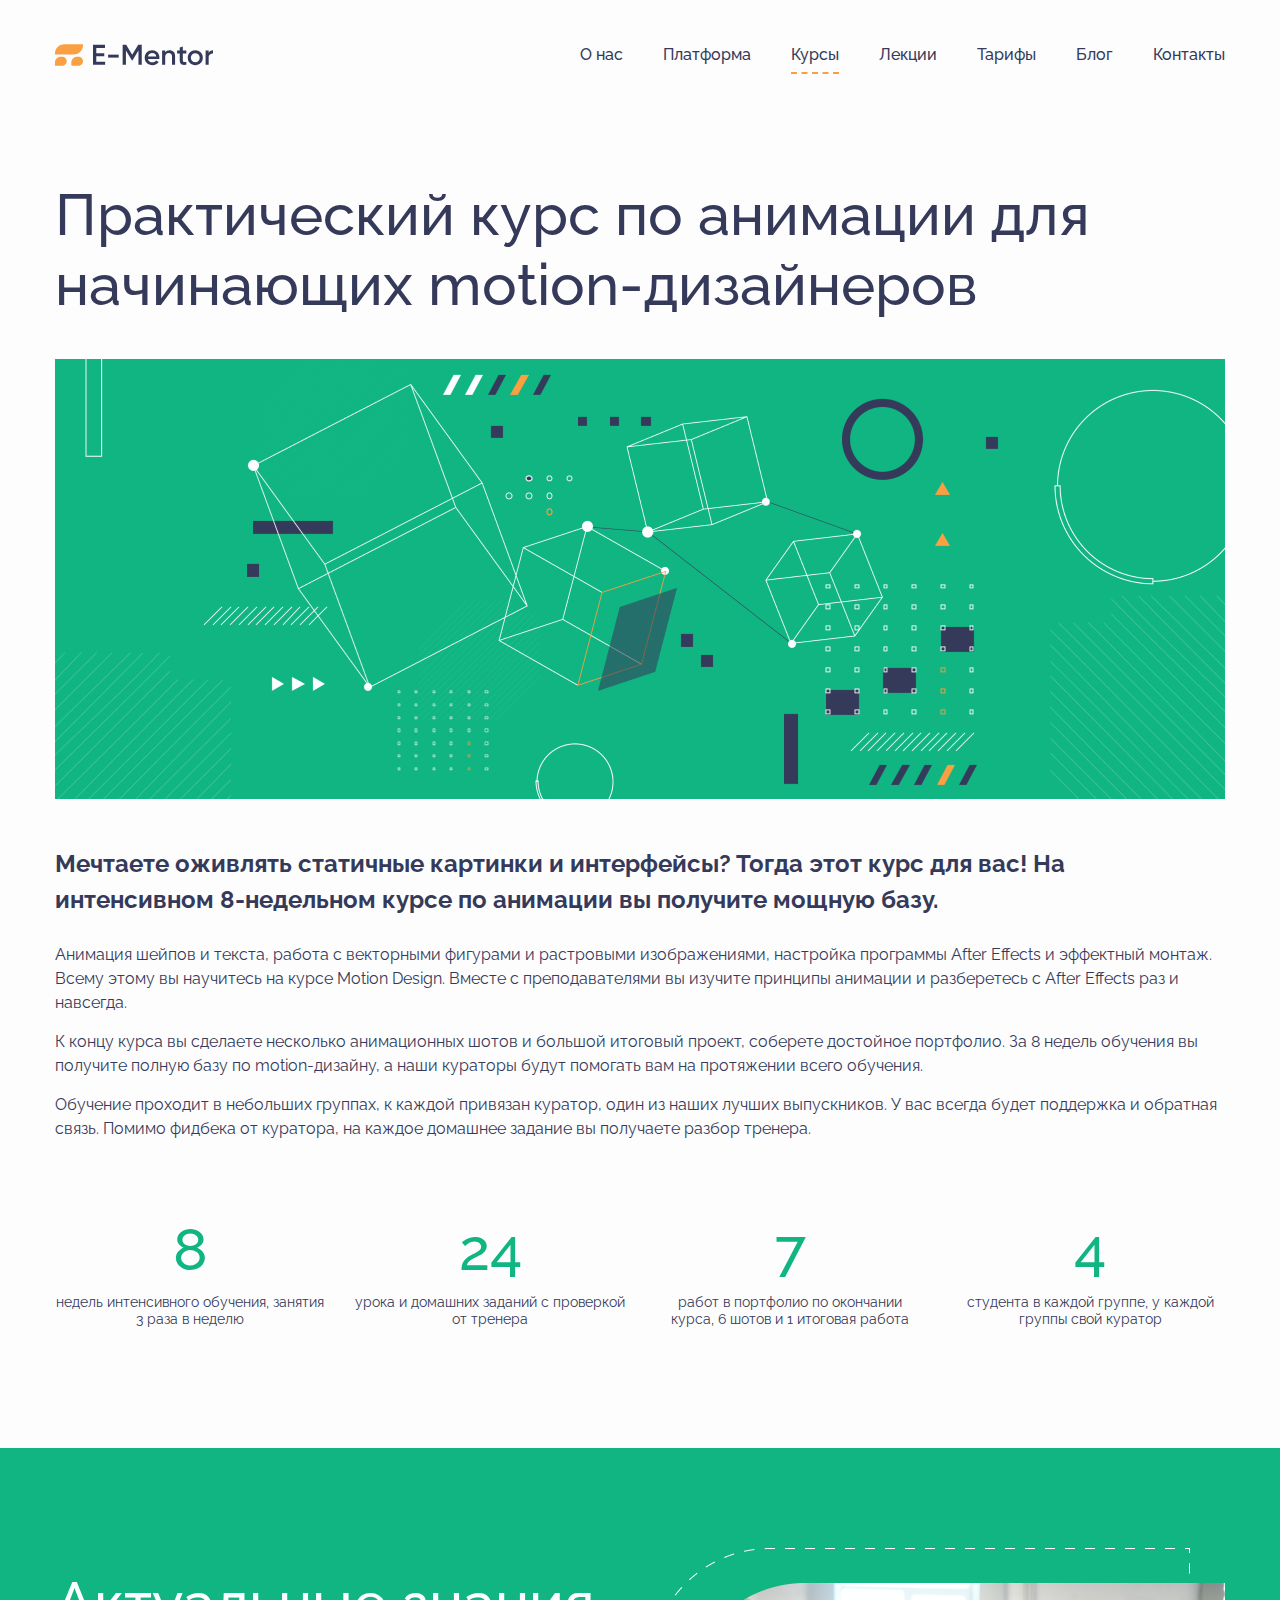
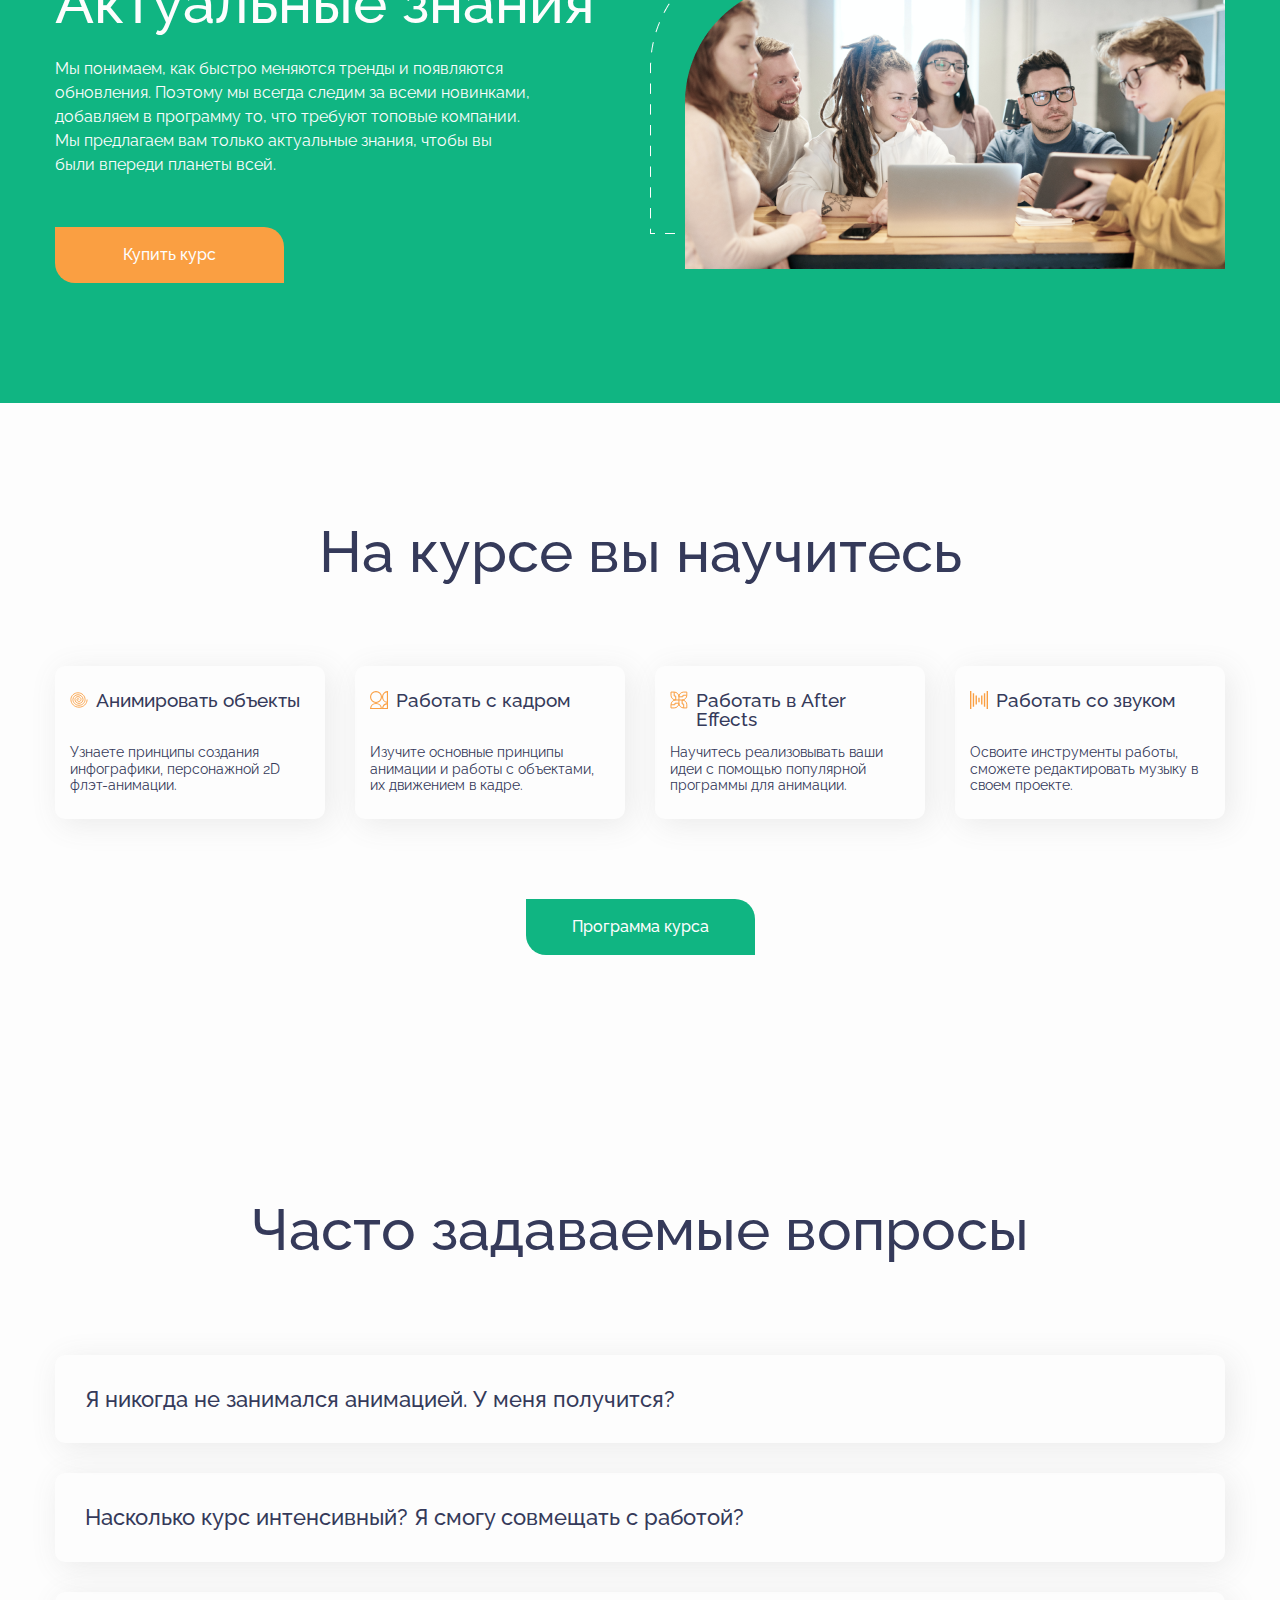
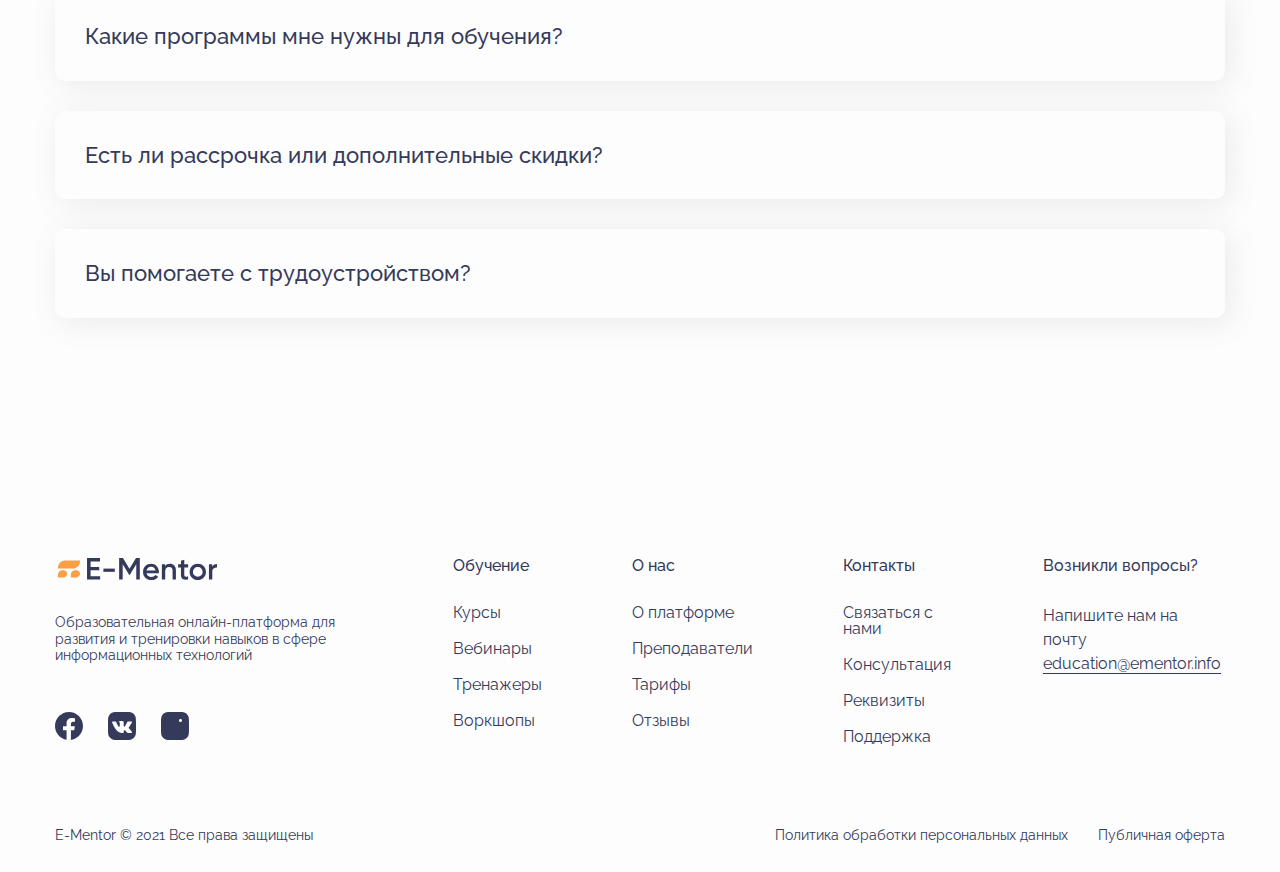
==== commit 10dcc921: "section faq done" ====
--- a/courses.html
+++ b/courses.html
@@ -177,7 +177,7 @@
                 </div>
             </div>
         </section> -->
-        <!-- <section class="faq">
+        <section class="faq">
             <div class="faq__container container">
                 <h2 class="faq__title">Часто задаваемые вопросы</h2>
                 <ul class="faq__list">
@@ -246,7 +246,7 @@
                     </li>
                 </ul>
             </div>
-        </section> -->
+        </section>
     </main>
 
     <footer class="footer">
--- a/css/main.min.css
+++ b/css/main.min.css
@@ -1 +1 @@
-h1,h2,h3,h4,h5,h6,p{margin:0;padding:0}ul{list-style:none;padding:0;margin:0}a{text-decoration:none;padding:0;margin:0}button:active,button:focus{outline:none}.header__link:active,.header__link:focus{outline:none}.header-courses__link:active,.header-courses__link:focus{outline:none}body{font-family:"Raleway";font-size:16px;font-weight:400;background-color:#fdfdfd;color:#353a5a;line-height:1.5}.container{max-width:1200px;margin:0 auto;padding-left:15px;padding-right:15px;padding-top:120px;padding-bottom:120px}.button-orange{font-family:"Raleway";font-size:16px;font-weight:500;line-height:1;color:#fdfdfd;background-color:#fa9f42;border-radius:0px 20px;border:#fa9f42;cursor:pointer}.button-orange:hover,.button-orange:focus{background:rgba(0,0,0,0);color:#fdfdfd;box-shadow:inset 0 0 0 3px #fa9f42;transition:box-shadow 250ms cubic-bezier(0.4, 0, 0.2, 1)}.button-green{font-family:"Raleway";font-size:16px;font-weight:500;line-height:1;color:#fdfdfd;background-color:#10b582;border-radius:0px 20px;border:#10b582;cursor:pointer}.button-green:hover,.button-green:focus{background:rgba(0,0,0,0);color:#353a5a;box-shadow:inset 0 0 0 3px #10b582;transition:box-shadow 250ms cubic-bezier(0.4, 0, 0.2, 1)}.active{padding-bottom:8px;border-bottom:2px dashed #fa9f42}.header{background-color:#10b582}.header__body{display:flex;align-items:center;column-gap:80px;padding:40px 0px 40px 0px}.header__container{padding-top:0px;padding-bottom:0px}.header__nav{margin-left:auto}.header__list{display:flex;justify-content:center;column-gap:40px}.header__link{color:#fdfdfd;font-weight:500;line-height:1}.header__link:hover,.header__link:focus{padding-bottom:8px;border-bottom:2px dashed #fa9f42}.header__burger-icon{display:none;width:40px;height:40px;fill:#fdfdfd}@media screen and (max-width: 991.98px){.header__body{column-gap:30px;padding:20px 0px 20px 0px}.header__list{column-gap:20px}}@media screen and (max-width: 767.98px){.header__body{justify-content:space-around}.header__nav{display:none}.header__burger-icon{display:block}}.header-courses__container{padding-top:0px;padding-bottom:0px}.header-courses__body{display:flex;align-items:center;padding-top:40px;padding-bottom:40px}.header-courses__logo-link{display:flex;align-items:center}.header-courses__logo-icon{width:28px;height:30px}.header-courses__logo-text{padding-left:10px;width:130px;height:22px;fill:#353a5a}.header-courses__nav{margin-left:auto}.header-courses__list{display:flex;justify-content:center;column-gap:40px}.header-courses__link{color:#353a5a;font-weight:500;line-height:1}.header-courses__link:hover,.header-courses__link:focus{padding-bottom:8px;border-bottom:2px dashed #fa9f42}.header-courses__burger-icon{display:none;width:40px;height:40px;fill:#353a5a}@media screen and (max-width: 991.98px){.header-courses__body{column-gap:30px;padding:20px 0px 20px 0px}.header-courses__list{column-gap:20px}}@media screen and (max-width: 767.98px){.header-courses__body{justify-content:space-around}.header-courses__nav{display:none}.header-courses__burger-icon{display:block}}.hero{background-color:#10b582}.hero__container{padding-top:90px}.hero__body{display:flex}.hero__social{margin-bottom:104px}.hero__items{margin-bottom:30px}.hero__items:last-child{margin-bottom:0px}.hero__link{position:relative}.hero__icon{display:block;width:22px;height:22px;fill:#fdfdfd}.hero__box-img-bottom{position:relative}.hero__img-bottom{position:relative;z-index:1000}.hero__img-dashlinedown{position:absolute;z-index:10;top:-30px;right:-30px;width:240px;height:300px}.hero__content{width:542px;margin:0 auto;text-align:center}.hero__box-logo{display:flex;justify-content:center;align-items:center;margin-top:92px;margin-bottom:40px}.hero__logo-link{display:flex;align-items:center}.hero__logo-icon{width:28px;height:30px}.hero__logo-text{padding-left:10px;width:130px;height:22px;fill:#fdfdfd}.hero__title{font-size:58px;font-weight:500;line-height:1.2;color:#fdfdfd;margin-bottom:20px}.hero__subtitle{color:#fdfdfd;margin-bottom:50px}.hero__button{padding:20px 47px}.hero__box-right{position:relative;padding-top:30px}.hero__img-top{margin-bottom:101px;position:relative;z-index:100}.hero__img-dashline-top{position:absolute;z-index:10;width:240px;height:300px;top:0px;right:30px}.hero__navigation{position:relative;right:-165px;bottom:0;display:flex;align-items:center;gap:15px;background-color:inherit;border:inherit;font-size:14px;line-height:1;color:#fdfdfd;transform:rotate(-90deg);cursor:pointer}.hero__arrow{width:16px;height:20px;transform:rotate(90deg)}@media screen and (max-width: 1199.98px){.hero__content{padding:0px 15px}.hero__title{font-size:48px}}@media screen and (max-width: 991.98px){.hero__container{padding-top:30px}.hero__box-img-bottom{display:none}.hero__box-right{display:none}.hero__title{font-size:38px}}@media screen and (max-width: 767.98px){.hero__container{padding-bottom:60px}.hero__title{font-size:28px}.hero__subtitle{margin-bottom:20px}}@media screen and (max-width: 479.98px){.hero__container{padding-bottom:30px}.hero__social{display:none}}.ourstatistic__list{display:flex;gap:30px}.ourstatistic__item{text-align:center}.ourstatistic__title{margin-bottom:15px;font-size:58px;font-weight:500;line-height:1;color:#10b582}.ourstatistic__subtitle{width:274px;font-size:14px;line-height:1.2}@media screen and (max-width: 1199.98px){.ourstatistic__list{justify-content:center;flex-wrap:wrap}.ourstatistic__title{font-size:48px}}@media screen and (max-width: 991.98px){.ourstatistic__container{padding-top:60px;padding-bottom:60px}.ourstatistic__title{font-size:38px}}@media screen and (max-width: 767.98px){.ourstatistic__container{padding-top:30px;padding-bottom:30px}.ourstatistic__list{gap:15px}.ourstatistic__title{font-size:28px}}.study__body{display:flex}.study__content{width:48%;margin-right:100px}.study__title{margin-bottom:20px;font-size:58px;font-weight:500;line-height:1}.study__text-more{margin-bottom:20px}.study__text-little{margin-bottom:50px}.study__button{padding:20px 38px}.study__foto-list{display:flex;gap:30px;flex-wrap:wrap;width:55%}.study__item{width:170px}.study__subtitle{font-size:14px;line-height:1.2;text-align:center;margin-top:15px}@media screen and (max-width: 1199.98px){.study__title{font-size:48px}}@media screen and (max-width: 991.98px){.study__container{padding-top:60px;padding-bottom:60px}.study__content{margin-right:50px}.study__title{font-size:38px}.study__text-little{margin-bottom:20px}.study__foto-list{gap:15px}}@media screen and (max-width: 767.98px){.study__container{padding-top:30px;padding-bottom:30px}.study__body{flex-direction:column}.study__content{display:flex;flex-direction:column;align-items:center;justify-content:center;width:100%;margin-bottom:20px}.study__title{font-size:28px}.study__foto-list{justify-content:center;width:100%}}.choise{background-color:#10b582}.choise__body{display:flex;position:relative}.choise__img{position:relative;z-index:100;max-width:100%;max-height:100%;object-fit:contain;margin-top:30px}.choise__img-dashline{position:absolute;z-index:10;width:470px;height:332px;top:0px;left:30px}.choise__content{margin-left:130px;color:#fdfdfd}.choise__title{font-size:58px;font-weight:500;line-height:1.2;margin-bottom:20px}.choise__text{margin-bottom:50px}.choise__button{padding:20px 74px}@media screen and (max-width: 1199.98px){.choise__title{font-size:48px}.choise__content{margin-left:60px}}@media screen and (max-width: 991.98px){.choise__container{padding-top:60px;padding-bottom:60px}.choise__body{flex-direction:column-reverse}.choise__content{display:flex;justify-content:center;align-items:center;flex-direction:column;margin-left:0px;margin-bottom:20px}.choise__title{font-size:38px}.choise__text{margin-bottom:20px}.choise__img-dashline{display:none}.choise__img{margin-top:0px}}@media screen and (max-width: 767.98px){.choise__container{padding-top:30px;padding-bottom:30px}.choise__title{font-size:28px}}.popular__title{margin-bottom:60px;font-size:58px;font-weight:500;line-height:1;text-align:center}.popular__list{display:flex;gap:30px;margin-bottom:60px}.popular__item{max-width:270px;padding:20px;border-radius:10px;box-shadow:5px 5px 30px 0px rgba(101,101,101,.12);transition:box-shadow 300ms cubic-bezier(0.4, 0, 0.2, 1)}.popular__item:hover{box-shadow:5px 5px 30px 0px rgba(101,101,101,.4)}.popular__img{max-width:100%;max-height:100%;object-fit:contain}.popular__subtitle{margin-top:15px;font-weight:500}.popular__box-button{text-align:center}.popular__button{padding:20px 74px}@media screen and (max-width: 1199.98px){.popular__list{flex-wrap:wrap;justify-content:center}.popular__title{font-size:48px;margin-bottom:30px}}@media screen and (max-width: 991.98px){.popular__container{padding-top:60px;padding-bottom:60px}.popular__title{font-size:38px}.popular__list{display:flex;gap:15px;margin-bottom:20px}}@media screen and (max-width: 767.98px){.popular__container{padding-top:30px;padding-bottom:30px}.popular__title{font-size:28px}.popular__img{max-width:100%;max-height:100%;object-fit:contain}}.join{position:relative}.join__wrapper-img{position:relative;max-width:100%;max-height:100%;object-fit:cover}.join__wrapper-img::after{content:"";position:absolute;display:block;top:0px;left:0px;width:100%;height:100%;background-color:rgba(255,255,255,0)}.join__img-bg{max-width:100%;max-height:100%;object-fit:cover}.join__container{padding-top:0px;padding-bottom:0px}.join__content{position:absolute;top:60px;right:20%;max-width:508px}.join__title{margin-bottom:20px;font-size:58px;font-weight:500;line-height:1.2}.join__subtitle{margin-bottom:50px}.join__button{padding:20px 56px}.join__button:hover,.join__button:focus{color:#353a5a}@media screen and (max-width: 1499.98px){.join__wrapper-img::after{background-color:rgba(255,255,255,.7)}.join__content{display:flex;flex-direction:column;align-items:center;padding-top:30px;padding-left:30px}.join__title{text-align:center;font-size:48px}}@media screen and (max-width: 1199.98px){.join__content{padding-top:0px;top:30px}}@media screen and (max-width: 991.98px){.join__container{padding-top:60px;padding-bottom:60px}.join__content{padding-top:30px;top:60px}.join__title{font-size:38px}.join__subtitle{margin-bottom:20px}}@media screen and (max-width: 767.98px){.join__container{padding-top:30px;padding-bottom:30px}.join__content{max-width:100%}.join__title{font-size:28px}}@media screen and (max-width: 719.98px){.join__wrapper-img{display:none}.join__content{position:relative;top:0px;right:0px;padding-top:0px;padding-left:0px}}.footer__container{padding-bottom:30px}.footer__body{display:flex;justify-content:center;margin-bottom:80px}.footer__content{margin-right:100px}.footer__logo{margin-bottom:27px}.footer__icon-logo{width:28px;height:22px}.footer__icon-text{width:130px;height:22px;fill:#353a5a}.footer__text{margin-bottom:47px;font-size:14px;line-height:1.2}.footer__social{display:flex;column-gap:25px}.footer__item-icon{width:28px;height:30px;fill:#353a5a}.footer__list{display:flex;margin-right:68px;column-gap:90px}.footer__list-item{display:flex;flex-direction:column;row-gap:20px}.last{width:132px}.footer__list-title{margin-bottom:11px;font-size:16px;font-weight:500;line-height:1}.footer__list-link:hover{text-decoration:underline}.footer__list-subtitle{font-size:16px;font-weight:400;line-height:16px;color:#353a5a}.footer__questions-title{margin-bottom:30px;width:182px;font-size:16px;font-weight:500;line-height:1}.footer__questions-link{font-size:16px;font-weight:400;line-height:16px;color:#353a5a;border-bottom:1px solid #353a5a}.footer__bottom{display:flex;font-size:14px;line-height:1}.footer__bottom-copy{margin-right:auto}.footer__bottom-link{color:#353a5a}.footer__bottom-policy{margin-right:30px}@media screen and (max-width: 1199.98px){.footer__content{margin-right:50px}.footer__list{margin-right:40px;column-gap:45px}}@media screen and (max-width: 991.98px){.footer__container{padding-top:60px}.footer__body{flex-wrap:wrap;justify-content:flex-start;row-gap:40px}.footer__logo{margin-bottom:15px}.footer__text{margin-bottom:20px}.footer__questions-title{margin-bottom:15px}}@media screen and (max-width: 767.98px){.footer__container{padding-top:30px}.footer__body{margin-bottom:40px}.footer__bottom{flex-wrap:wrap;gap:20px}}@media screen and (max-width: 479.98px){.footer__list{flex-wrap:wrap;margin-right:0px;gap:30px}}.courses__container{padding-top:70px;padding-bottom:80px}.courses__title{margin-bottom:40px;font-size:58px;font-weight:500;line-height:1.2}.courses__img{width:100%;height:100%;object-fit:contain;margin-bottom:40px}.courses__subtitle{margin-bottom:25px}.courses__text-first{margin-bottom:15px}.courses__text-second{margin-bottom:15px}@media screen and (max-width: 1199.98px){.courses__title{font-size:48px}}@media screen and (max-width: 991.98px){.courses__container{padding-top:60px;padding-bottom:60px}.courses__title{font-size:38px;margin-bottom:20px}.courses__img{margin-bottom:20px}}@media screen and (max-width: 767.98px){.courses__container{padding-top:30px;padding-bottom:30px}.courses__title{font-size:28px}}@media screen and (max-width: 399.98px){.courses__img{display:none}}.statistic__container{padding-top:0px}.statistic__list{display:flex;gap:30px}.statistic__item{text-align:center}.statistic__title{margin-bottom:15px;font-size:58px;font-weight:500;line-height:1;color:#10b582}.statistic__subtitle{max-width:274px;font-size:14px;line-height:1.2}@media screen and (max-width: 1199.98px){.statistic__title{font-size:48px}}@media screen and (max-width: 991.98px){.statistic__container{padding-bottom:60px}.statistic__list{flex-wrap:wrap;justify-content:center;gap:15px}.statistic__title{font-size:38px}}@media screen and (max-width: 767.98px){.statistic__container{padding-bottom:30px}.statistic__title{font-size:28px}}.knoweledge{background-color:#10b582}.knoweledge__body{display:flex;flex-direction:row-reverse;justify-content:center;align-items:center;position:relative}.knoweledge__img{position:relative;z-index:100;max-width:100%;max-height:100%;object-fit:contain}.knoweledge__img-dashline{position:absolute;z-index:10;width:540px;height:286px;top:-20px;right:35px}.knoweledge__content{margin-right:90px;color:#fdfdfd}.knoweledge__title{margin-bottom:20px;font-size:58px;font-weight:500;line-height:1.2}.knoweledge__text{margin-bottom:50px;max-width:478px}.knoweledge__button{padding:20px 68px}@media screen and (max-width: 1199.98px){.knoweledge__title{font-size:48px}.knoweledge__content{margin-right:40px}}@media screen and (max-width: 991.98px){.knoweledge__container{padding-top:60px;padding-bottom:60px}.knoweledge__body{flex-direction:column-reverse}.knoweledge__content{display:flex;flex-direction:column;justify-content:center;align-items:center;margin-right:0px}.knoweledge__title{font-size:38px}.knoweledge__text{margin-bottom:20px}.knoweledge__img{margin-top:20px}.knoweledge__img-dashline{display:none}}@media screen and (max-width: 767.98px){.knoweledge__container{padding-top:30px;padding-bottom:30px}.knoweledge__title{font-size:28px}}.oncourses__title{margin-bottom:85px;font-size:58px;font-weight:500;line-height:1;text-align:center}.oncourses__list{margin-bottom:80px;display:flex;column-gap:30px}.oncourses__item{min-height:100%;display:flex;flex-direction:column;padding:25px 15px;max-width:270px;box-shadow:5px 5px 30px rgba(101,101,101,.12);border-radius:10px;transition:box-shadow 300ms cubic-bezier(0.4, 0, 0.2, 1)}.oncourses__item:hover{box-shadow:5px 5px 30px 0px rgba(101,101,101,.4)}.oncourses__box-icon{display:flex;flex:1 1 auto}.oncourses__icon{width:18px;height:18px}.oncourses__list-title{margin-bottom:15px;margin-left:8px;font-weight:500;line-height:1}.oncourses__subtitle{font-size:14px;line-height:1.2}.oncourses__box-button{text-align:center}.oncourses__button{padding:20px 46px;font-weight:500;line-height:1}@media screen and (max-width: 1199.98px){.oncourses__title{font-size:48px}}@media screen and (max-width: 991.98px){.oncourses__container{padding-top:60px;padding-bottom:60px}.oncourses__title{font-size:38px;margin-bottom:40px}.oncourses__list{justify-content:center;flex-wrap:wrap;gap:15px;margin-bottom:40px}}@media screen and (max-width: 767.98px){.oncourses__container{padding-top:30px;padding-bottom:30px}.oncourses__title{font-size:28px;margin-bottom:20px}.oncourses__list{margin-bottom:20px}}.discount{background-image:url("../img/discount/funnygirl.png");background-position:center;background-repeat:no-repeat;background-size:cover;width:1440px;margin:0 auto}.discount__container{width:1200px;margin:0 auto;padding:0px 15px}.discount__content{padding:120px 0px;margin-left:auto;width:508px}.discount__title{margin-bottom:20px;font-size:58px;font-weight:500;line-height:1.2}.discount__subtitle{margin-bottom:50px}.discount__button{padding:20px 68px}.discount__button:hover,.discount__button:focus{color:#353a5a}.faq__title{margin-bottom:90px;font-size:58px;font-weight:500;line-height:1.2;text-align:center}.faq__item{margin-bottom:30px;box-shadow:5px 5px 30px rgba(101,101,101,.12);border-radius:10px}.faq__item:last-child{margin-bottom:0px}details{display:block}summary{display:inline-block;cursor:pointer;position:relative}summary::before{content:"";position:absolute;display:block;background:url("../icon/open.svg");background-repeat:no-repeat;background-size:contain;background-position:center;width:33px;height:33px;top:28px;right:-450px;transition:transform .5s}details[open]>summary::before{background:url("../icon/close.svg");transform:scale(1, -1)}summary~*{padding:0 1em 0 1em}details[open] summary~*{animation:sweep .5s ease-in-out}@keyframes sweep{0%{opacity:0}100%{opacity:1}}.faq__subtitle{padding:30px 0px 30px 30px;width:690px;font-size:22px;font-weight:500;line-height:1.3}.faq__text{padding:0px 30px 30px 30px;line-height:1.3}/*# sourceMappingURL=main.min.css.map */+h1,h2,h3,h4,h5,h6,p{margin:0;padding:0}ul{list-style:none;padding:0;margin:0}a{text-decoration:none;padding:0;margin:0}button:active,button:focus{outline:none}.header__link:active,.header__link:focus{outline:none}.header-courses__link:active,.header-courses__link:focus{outline:none}body{font-family:"Raleway";font-size:16px;font-weight:400;background-color:#fdfdfd;color:#353a5a;line-height:1.5}.container{max-width:1200px;margin:0 auto;padding-left:15px;padding-right:15px;padding-top:120px;padding-bottom:120px}.button-orange{font-family:"Raleway";font-size:16px;font-weight:500;line-height:1;color:#fdfdfd;background-color:#fa9f42;border-radius:0px 20px;border:#fa9f42;cursor:pointer}.button-orange:hover,.button-orange:focus{background:rgba(0,0,0,0);color:#fdfdfd;box-shadow:inset 0 0 0 3px #fa9f42;transition:box-shadow 250ms cubic-bezier(0.4, 0, 0.2, 1)}.button-green{font-family:"Raleway";font-size:16px;font-weight:500;line-height:1;color:#fdfdfd;background-color:#10b582;border-radius:0px 20px;border:#10b582;cursor:pointer}.button-green:hover,.button-green:focus{background:rgba(0,0,0,0);color:#353a5a;box-shadow:inset 0 0 0 3px #10b582;transition:box-shadow 250ms cubic-bezier(0.4, 0, 0.2, 1)}.active{padding-bottom:8px;border-bottom:2px dashed #fa9f42}.header{background-color:#10b582}.header__body{display:flex;align-items:center;column-gap:80px;padding:40px 0px 40px 0px}.header__container{padding-top:0px;padding-bottom:0px}.header__nav{margin-left:auto}.header__list{display:flex;justify-content:center;column-gap:40px}.header__link{color:#fdfdfd;font-weight:500;line-height:1}.header__link:hover,.header__link:focus{padding-bottom:8px;border-bottom:2px dashed #fa9f42}.header__burger-icon{display:none;width:40px;height:40px;fill:#fdfdfd}@media screen and (max-width: 991.98px){.header__body{column-gap:30px;padding:20px 0px 20px 0px}.header__list{column-gap:20px}}@media screen and (max-width: 767.98px){.header__body{justify-content:space-around}.header__nav{display:none}.header__burger-icon{display:block}}.header-courses__container{padding-top:0px;padding-bottom:0px}.header-courses__body{display:flex;align-items:center;padding-top:40px;padding-bottom:40px}.header-courses__logo-link{display:flex;align-items:center}.header-courses__logo-icon{width:28px;height:30px}.header-courses__logo-text{padding-left:10px;width:130px;height:22px;fill:#353a5a}.header-courses__nav{margin-left:auto}.header-courses__list{display:flex;justify-content:center;column-gap:40px}.header-courses__link{color:#353a5a;font-weight:500;line-height:1}.header-courses__link:hover,.header-courses__link:focus{padding-bottom:8px;border-bottom:2px dashed #fa9f42}.header-courses__burger-icon{display:none;width:40px;height:40px;fill:#353a5a}@media screen and (max-width: 991.98px){.header-courses__body{column-gap:30px;padding:20px 0px 20px 0px}.header-courses__list{column-gap:20px}}@media screen and (max-width: 767.98px){.header-courses__body{justify-content:space-around}.header-courses__nav{display:none}.header-courses__burger-icon{display:block}}.hero{background-color:#10b582}.hero__container{padding-top:90px}.hero__body{display:flex}.hero__social{margin-bottom:104px}.hero__items{margin-bottom:30px}.hero__items:last-child{margin-bottom:0px}.hero__link{position:relative}.hero__icon{display:block;width:22px;height:22px;fill:#fdfdfd}.hero__box-img-bottom{position:relative}.hero__img-bottom{position:relative;z-index:1000}.hero__img-dashlinedown{position:absolute;z-index:10;top:-30px;right:-30px;width:240px;height:300px}.hero__content{width:542px;margin:0 auto;text-align:center}.hero__box-logo{display:flex;justify-content:center;align-items:center;margin-top:92px;margin-bottom:40px}.hero__logo-link{display:flex;align-items:center}.hero__logo-icon{width:28px;height:30px}.hero__logo-text{padding-left:10px;width:130px;height:22px;fill:#fdfdfd}.hero__title{font-size:58px;font-weight:500;line-height:1.2;color:#fdfdfd;margin-bottom:20px}.hero__subtitle{color:#fdfdfd;margin-bottom:50px}.hero__button{padding:20px 47px}.hero__box-right{position:relative;padding-top:30px}.hero__img-top{margin-bottom:101px;position:relative;z-index:100}.hero__img-dashline-top{position:absolute;z-index:10;width:240px;height:300px;top:0px;right:30px}.hero__navigation{position:relative;right:-165px;bottom:0;display:flex;align-items:center;gap:15px;background-color:inherit;border:inherit;font-size:14px;line-height:1;color:#fdfdfd;transform:rotate(-90deg);cursor:pointer}.hero__arrow{width:16px;height:20px;transform:rotate(90deg)}@media screen and (max-width: 1199.98px){.hero__content{padding:0px 15px}.hero__title{font-size:48px}}@media screen and (max-width: 991.98px){.hero__container{padding-top:30px}.hero__box-img-bottom{display:none}.hero__box-right{display:none}.hero__title{font-size:38px}}@media screen and (max-width: 767.98px){.hero__container{padding-bottom:60px}.hero__title{font-size:28px}.hero__subtitle{margin-bottom:20px}}@media screen and (max-width: 479.98px){.hero__container{padding-bottom:30px}.hero__social{display:none}}.ourstatistic__list{display:flex;gap:30px}.ourstatistic__item{text-align:center}.ourstatistic__title{margin-bottom:15px;font-size:58px;font-weight:500;line-height:1;color:#10b582}.ourstatistic__subtitle{width:274px;font-size:14px;line-height:1.2}@media screen and (max-width: 1199.98px){.ourstatistic__list{justify-content:center;flex-wrap:wrap}.ourstatistic__title{font-size:48px}}@media screen and (max-width: 991.98px){.ourstatistic__container{padding-top:60px;padding-bottom:60px}.ourstatistic__title{font-size:38px}}@media screen and (max-width: 767.98px){.ourstatistic__container{padding-top:30px;padding-bottom:30px}.ourstatistic__list{gap:15px}.ourstatistic__title{font-size:28px}}.study__body{display:flex}.study__content{width:48%;margin-right:100px}.study__title{margin-bottom:20px;font-size:58px;font-weight:500;line-height:1}.study__text-more{margin-bottom:20px}.study__text-little{margin-bottom:50px}.study__button{padding:20px 38px}.study__foto-list{display:flex;gap:30px;flex-wrap:wrap;width:55%}.study__item{width:170px}.study__subtitle{font-size:14px;line-height:1.2;text-align:center;margin-top:15px}@media screen and (max-width: 1199.98px){.study__title{font-size:48px}}@media screen and (max-width: 991.98px){.study__container{padding-top:60px;padding-bottom:60px}.study__content{margin-right:50px}.study__title{font-size:38px}.study__text-little{margin-bottom:20px}.study__foto-list{gap:15px}}@media screen and (max-width: 767.98px){.study__container{padding-top:30px;padding-bottom:30px}.study__body{flex-direction:column}.study__content{display:flex;flex-direction:column;align-items:center;justify-content:center;width:100%;margin-bottom:20px}.study__title{font-size:28px}.study__foto-list{justify-content:center;width:100%}}.choise{background-color:#10b582}.choise__body{display:flex;position:relative}.choise__img{position:relative;z-index:100;max-width:100%;max-height:100%;object-fit:contain;margin-top:30px}.choise__img-dashline{position:absolute;z-index:10;width:470px;height:332px;top:0px;left:30px}.choise__content{margin-left:130px;color:#fdfdfd}.choise__title{font-size:58px;font-weight:500;line-height:1.2;margin-bottom:20px}.choise__text{margin-bottom:50px}.choise__button{padding:20px 74px}@media screen and (max-width: 1199.98px){.choise__title{font-size:48px}.choise__content{margin-left:60px}}@media screen and (max-width: 991.98px){.choise__container{padding-top:60px;padding-bottom:60px}.choise__body{flex-direction:column-reverse}.choise__content{display:flex;justify-content:center;align-items:center;flex-direction:column;margin-left:0px;margin-bottom:20px}.choise__title{font-size:38px}.choise__text{margin-bottom:20px}.choise__img-dashline{display:none}.choise__img{margin-top:0px}}@media screen and (max-width: 767.98px){.choise__container{padding-top:30px;padding-bottom:30px}.choise__title{font-size:28px}}.popular__title{margin-bottom:60px;font-size:58px;font-weight:500;line-height:1;text-align:center}.popular__list{display:flex;gap:30px;margin-bottom:60px}.popular__item{max-width:270px;padding:20px;border-radius:10px;box-shadow:5px 5px 30px 0px rgba(101,101,101,.12);transition:box-shadow 300ms cubic-bezier(0.4, 0, 0.2, 1)}.popular__item:hover{box-shadow:5px 5px 30px 0px rgba(101,101,101,.4)}.popular__img{max-width:100%;max-height:100%;object-fit:contain}.popular__subtitle{margin-top:15px;font-weight:500}.popular__box-button{text-align:center}.popular__button{padding:20px 74px}@media screen and (max-width: 1199.98px){.popular__list{flex-wrap:wrap;justify-content:center}.popular__title{font-size:48px;margin-bottom:30px}}@media screen and (max-width: 991.98px){.popular__container{padding-top:60px;padding-bottom:60px}.popular__title{font-size:38px}.popular__list{display:flex;gap:15px;margin-bottom:20px}}@media screen and (max-width: 767.98px){.popular__container{padding-top:30px;padding-bottom:30px}.popular__title{font-size:28px}.popular__img{max-width:100%;max-height:100%;object-fit:contain}}.join{position:relative}.join__wrapper-img{position:relative;max-width:100%;max-height:100%;object-fit:cover}.join__wrapper-img::after{content:"";position:absolute;display:block;top:0px;left:0px;width:100%;height:100%;background-color:rgba(255,255,255,0)}.join__img-bg{max-width:100%;max-height:100%;object-fit:cover}.join__container{padding-top:0px;padding-bottom:0px}.join__content{position:absolute;top:60px;right:20%;max-width:508px}.join__title{margin-bottom:20px;font-size:58px;font-weight:500;line-height:1.2}.join__subtitle{margin-bottom:50px}.join__button{padding:20px 56px}.join__button:hover,.join__button:focus{color:#353a5a}@media screen and (max-width: 1499.98px){.join__wrapper-img::after{background-color:rgba(255,255,255,.7)}.join__content{display:flex;flex-direction:column;align-items:center;padding-top:30px;padding-left:30px}.join__title{text-align:center;font-size:48px}}@media screen and (max-width: 1199.98px){.join__content{padding-top:0px;top:30px}}@media screen and (max-width: 991.98px){.join__container{padding-top:60px;padding-bottom:60px}.join__content{padding-top:30px;top:60px}.join__title{font-size:38px}.join__subtitle{margin-bottom:20px}}@media screen and (max-width: 767.98px){.join__container{padding-top:30px;padding-bottom:30px}.join__content{max-width:100%}.join__title{font-size:28px}}@media screen and (max-width: 719.98px){.join__wrapper-img{display:none}.join__content{position:relative;top:0px;right:0px;padding-top:0px;padding-left:0px}}.footer__container{padding-bottom:30px}.footer__body{display:flex;justify-content:center;margin-bottom:80px}.footer__content{margin-right:100px}.footer__logo{margin-bottom:27px}.footer__icon-logo{width:28px;height:22px}.footer__icon-text{width:130px;height:22px;fill:#353a5a}.footer__text{margin-bottom:47px;font-size:14px;line-height:1.2}.footer__social{display:flex;column-gap:25px}.footer__item-icon{width:28px;height:30px;fill:#353a5a}.footer__list{display:flex;margin-right:68px;column-gap:90px}.footer__list-item{display:flex;flex-direction:column;row-gap:20px}.last{width:132px}.footer__list-title{margin-bottom:11px;font-size:16px;font-weight:500;line-height:1}.footer__list-link:hover{text-decoration:underline}.footer__list-subtitle{font-size:16px;font-weight:400;line-height:16px;color:#353a5a}.footer__questions-title{margin-bottom:30px;width:182px;font-size:16px;font-weight:500;line-height:1}.footer__questions-link{font-size:16px;font-weight:400;line-height:16px;color:#353a5a;border-bottom:1px solid #353a5a}.footer__bottom{display:flex;font-size:14px;line-height:1}.footer__bottom-copy{margin-right:auto}.footer__bottom-link{color:#353a5a}.footer__bottom-policy{margin-right:30px}@media screen and (max-width: 1199.98px){.footer__content{margin-right:50px}.footer__list{margin-right:40px;column-gap:45px}}@media screen and (max-width: 991.98px){.footer__container{padding-top:60px}.footer__body{flex-wrap:wrap;justify-content:flex-start;row-gap:40px}.footer__logo{margin-bottom:15px}.footer__text{margin-bottom:20px}.footer__questions-title{margin-bottom:15px}}@media screen and (max-width: 767.98px){.footer__container{padding-top:30px}.footer__body{margin-bottom:40px}.footer__bottom{flex-wrap:wrap;gap:20px}}@media screen and (max-width: 479.98px){.footer__list{flex-wrap:wrap;margin-right:0px;gap:30px}}.courses__container{padding-top:70px;padding-bottom:80px}.courses__title{margin-bottom:40px;font-size:58px;font-weight:500;line-height:1.2}.courses__img{width:100%;height:100%;object-fit:contain;margin-bottom:40px}.courses__subtitle{margin-bottom:25px}.courses__text-first{margin-bottom:15px}.courses__text-second{margin-bottom:15px}@media screen and (max-width: 1199.98px){.courses__title{font-size:48px}}@media screen and (max-width: 991.98px){.courses__container{padding-top:60px;padding-bottom:60px}.courses__title{font-size:38px;margin-bottom:20px}.courses__img{margin-bottom:20px}}@media screen and (max-width: 767.98px){.courses__container{padding-top:30px;padding-bottom:30px}.courses__title{font-size:28px}}@media screen and (max-width: 399.98px){.courses__img{display:none}}.statistic__container{padding-top:0px}.statistic__list{display:flex;gap:30px}.statistic__item{text-align:center}.statistic__title{margin-bottom:15px;font-size:58px;font-weight:500;line-height:1;color:#10b582}.statistic__subtitle{max-width:274px;font-size:14px;line-height:1.2}@media screen and (max-width: 1199.98px){.statistic__title{font-size:48px}}@media screen and (max-width: 991.98px){.statistic__container{padding-bottom:60px}.statistic__list{flex-wrap:wrap;justify-content:center;gap:15px}.statistic__title{font-size:38px}}@media screen and (max-width: 767.98px){.statistic__container{padding-bottom:30px}.statistic__title{font-size:28px}}.knoweledge{background-color:#10b582}.knoweledge__body{display:flex;flex-direction:row-reverse;justify-content:center;align-items:center;position:relative}.knoweledge__img{position:relative;z-index:100;max-width:100%;max-height:100%;object-fit:contain}.knoweledge__img-dashline{position:absolute;z-index:10;width:540px;height:286px;top:-20px;right:35px}.knoweledge__content{margin-right:90px;color:#fdfdfd}.knoweledge__title{margin-bottom:20px;font-size:58px;font-weight:500;line-height:1.2}.knoweledge__text{margin-bottom:50px;max-width:478px}.knoweledge__button{padding:20px 68px}@media screen and (max-width: 1199.98px){.knoweledge__title{font-size:48px}.knoweledge__content{margin-right:40px}}@media screen and (max-width: 991.98px){.knoweledge__container{padding-top:60px;padding-bottom:60px}.knoweledge__body{flex-direction:column-reverse}.knoweledge__content{display:flex;flex-direction:column;justify-content:center;align-items:center;margin-right:0px}.knoweledge__title{font-size:38px}.knoweledge__text{margin-bottom:20px}.knoweledge__img{margin-top:20px}.knoweledge__img-dashline{display:none}}@media screen and (max-width: 767.98px){.knoweledge__container{padding-top:30px;padding-bottom:30px}.knoweledge__title{font-size:28px}}.oncourses__title{margin-bottom:85px;font-size:58px;font-weight:500;line-height:1;text-align:center}.oncourses__list{margin-bottom:80px;display:flex;column-gap:30px}.oncourses__item{min-height:100%;display:flex;flex-direction:column;padding:25px 15px;max-width:270px;box-shadow:5px 5px 30px rgba(101,101,101,.12);border-radius:10px;transition:box-shadow 300ms cubic-bezier(0.4, 0, 0.2, 1)}.oncourses__item:hover{box-shadow:5px 5px 30px 0px rgba(101,101,101,.4)}.oncourses__box-icon{display:flex;flex:1 1 auto}.oncourses__icon{width:18px;height:18px}.oncourses__list-title{margin-bottom:15px;margin-left:8px;font-weight:500;line-height:1}.oncourses__subtitle{font-size:14px;line-height:1.2}.oncourses__box-button{text-align:center}.oncourses__button{padding:20px 46px;font-weight:500;line-height:1}@media screen and (max-width: 1199.98px){.oncourses__title{font-size:48px}}@media screen and (max-width: 991.98px){.oncourses__container{padding-top:60px;padding-bottom:60px}.oncourses__title{font-size:38px;margin-bottom:40px}.oncourses__list{justify-content:center;flex-wrap:wrap;gap:15px;margin-bottom:40px}}@media screen and (max-width: 767.98px){.oncourses__container{padding-top:30px;padding-bottom:30px}.oncourses__title{font-size:28px;margin-bottom:20px}.oncourses__list{margin-bottom:20px}}.discount{background-image:url("../img/discount/funnygirl.png");background-position:center;background-repeat:no-repeat;background-size:cover;width:1440px;margin:0 auto}.discount__container{width:1200px;margin:0 auto;padding:0px 15px}.discount__content{padding:120px 0px;margin-left:auto;width:508px}.discount__title{margin-bottom:20px;font-size:58px;font-weight:500;line-height:1.2}.discount__subtitle{margin-bottom:50px}.discount__button{padding:20px 68px}.discount__button:hover,.discount__button:focus{color:#353a5a}.faq__title{margin-bottom:90px;font-size:58px;font-weight:500;line-height:1.2;text-align:center}.faq__item{margin-bottom:30px;box-shadow:5px 5px 30px rgba(101,101,101,.12);border-radius:10px;transition:box-shadow 300ms cubic-bezier(0.4, 0, 0.2, 1)}.faq__item:last-child{margin-bottom:0px}.faq__item:hover{box-shadow:5px 5px 30px 0px rgba(101,101,101,.4)}details{display:block}summary{display:inline-block;cursor:pointer;position:relative}details[open]>summary::before{background:url("../icon/close.svg");transform:scale(1, -1)}summary~*{padding:0 1em 0 1em}details[open] summary~*{animation:sweep .5s ease-in-out}@keyframes sweep{0%{opacity:0}100%{opacity:1}}.faq__subtitle{padding:30px;max-width:720px;font-size:22px;font-weight:500;line-height:1.3}.faq__text{padding:30px;line-height:1.3}@media screen and (max-width: 1199.98px){.faq__title{font-size:48px}}@media screen and (max-width: 991.98px){.faq__container{padding-top:60px;padding-bottom:60px}.faq__title{font-size:38px;margin-bottom:40px}.faq__item{margin-bottom:15px}}@media screen and (max-width: 767.98px){.faq__container{padding-top:30px;padding-bottom:30px}.faq__title{font-size:28px;margin-bottom:20px}.faq__subtitle{padding:15px}.faq__text{padding:15px}}/*# sourceMappingURL=main.min.css.map */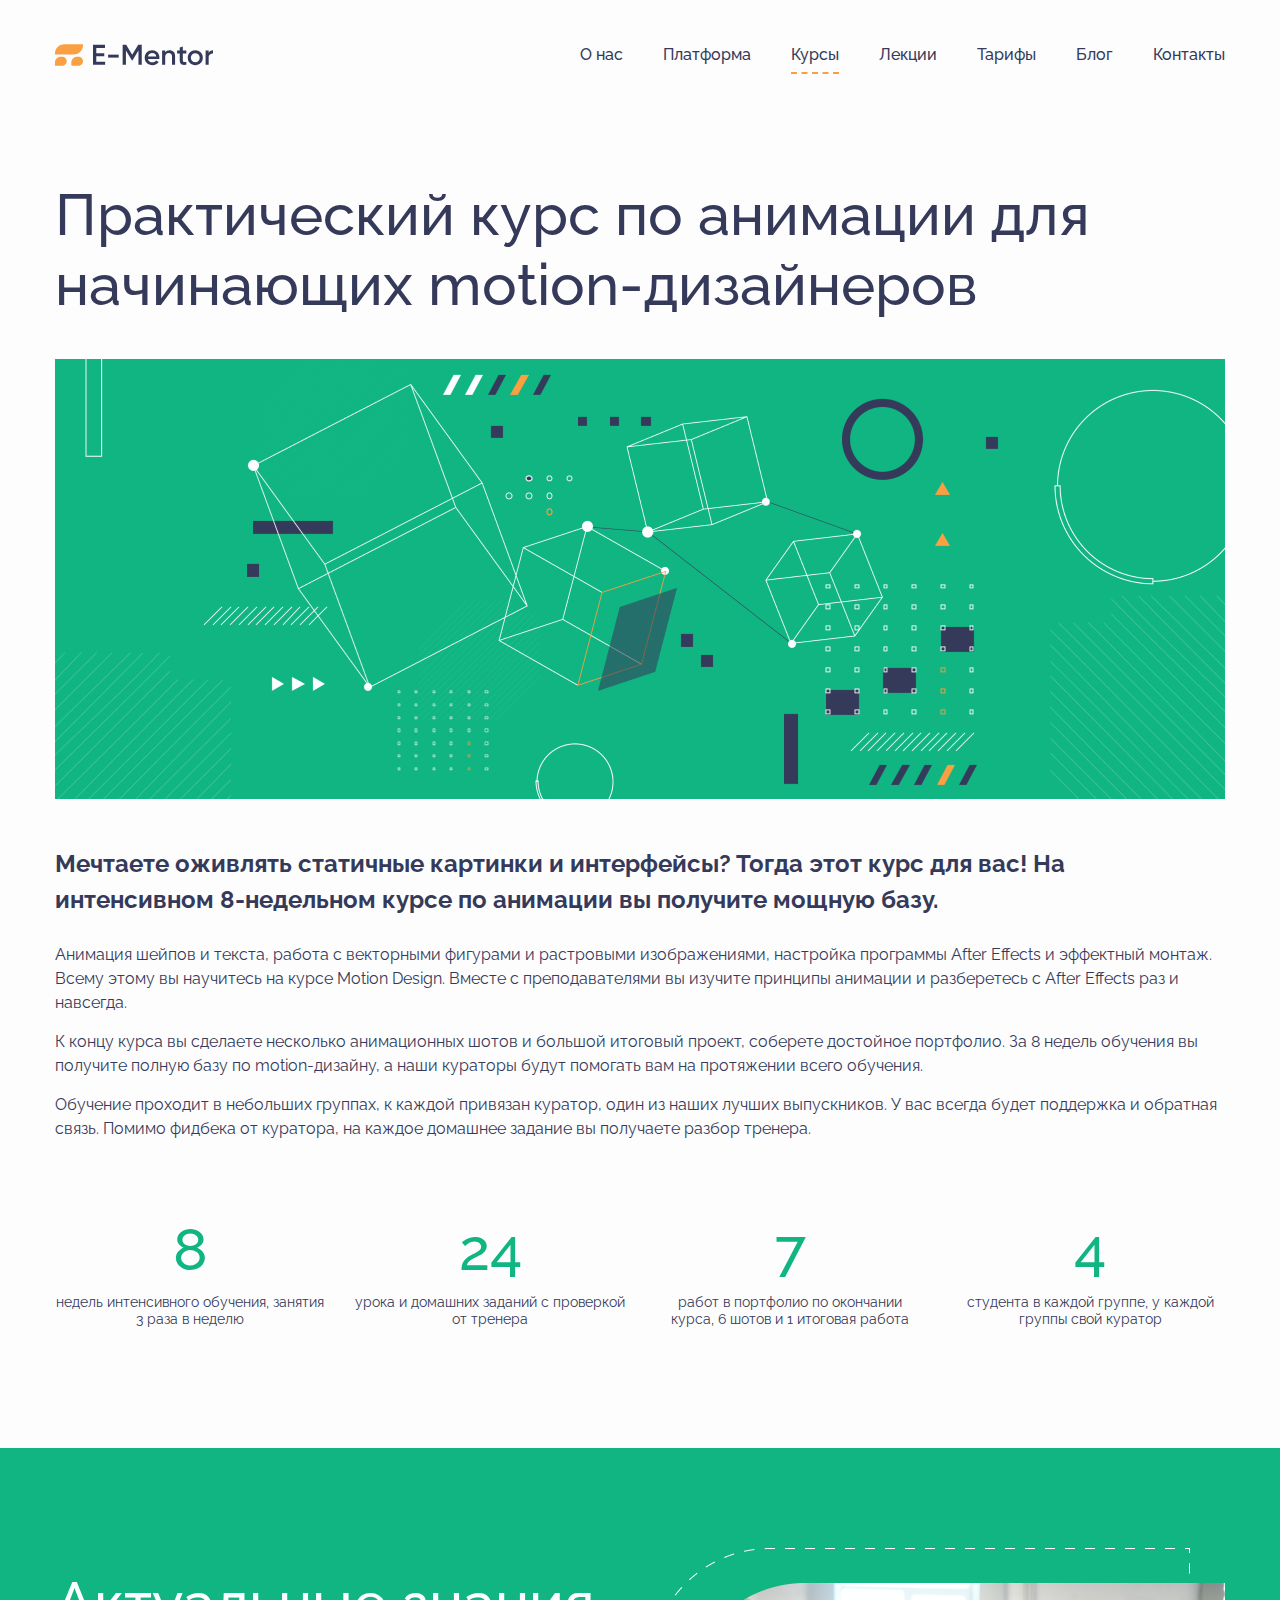
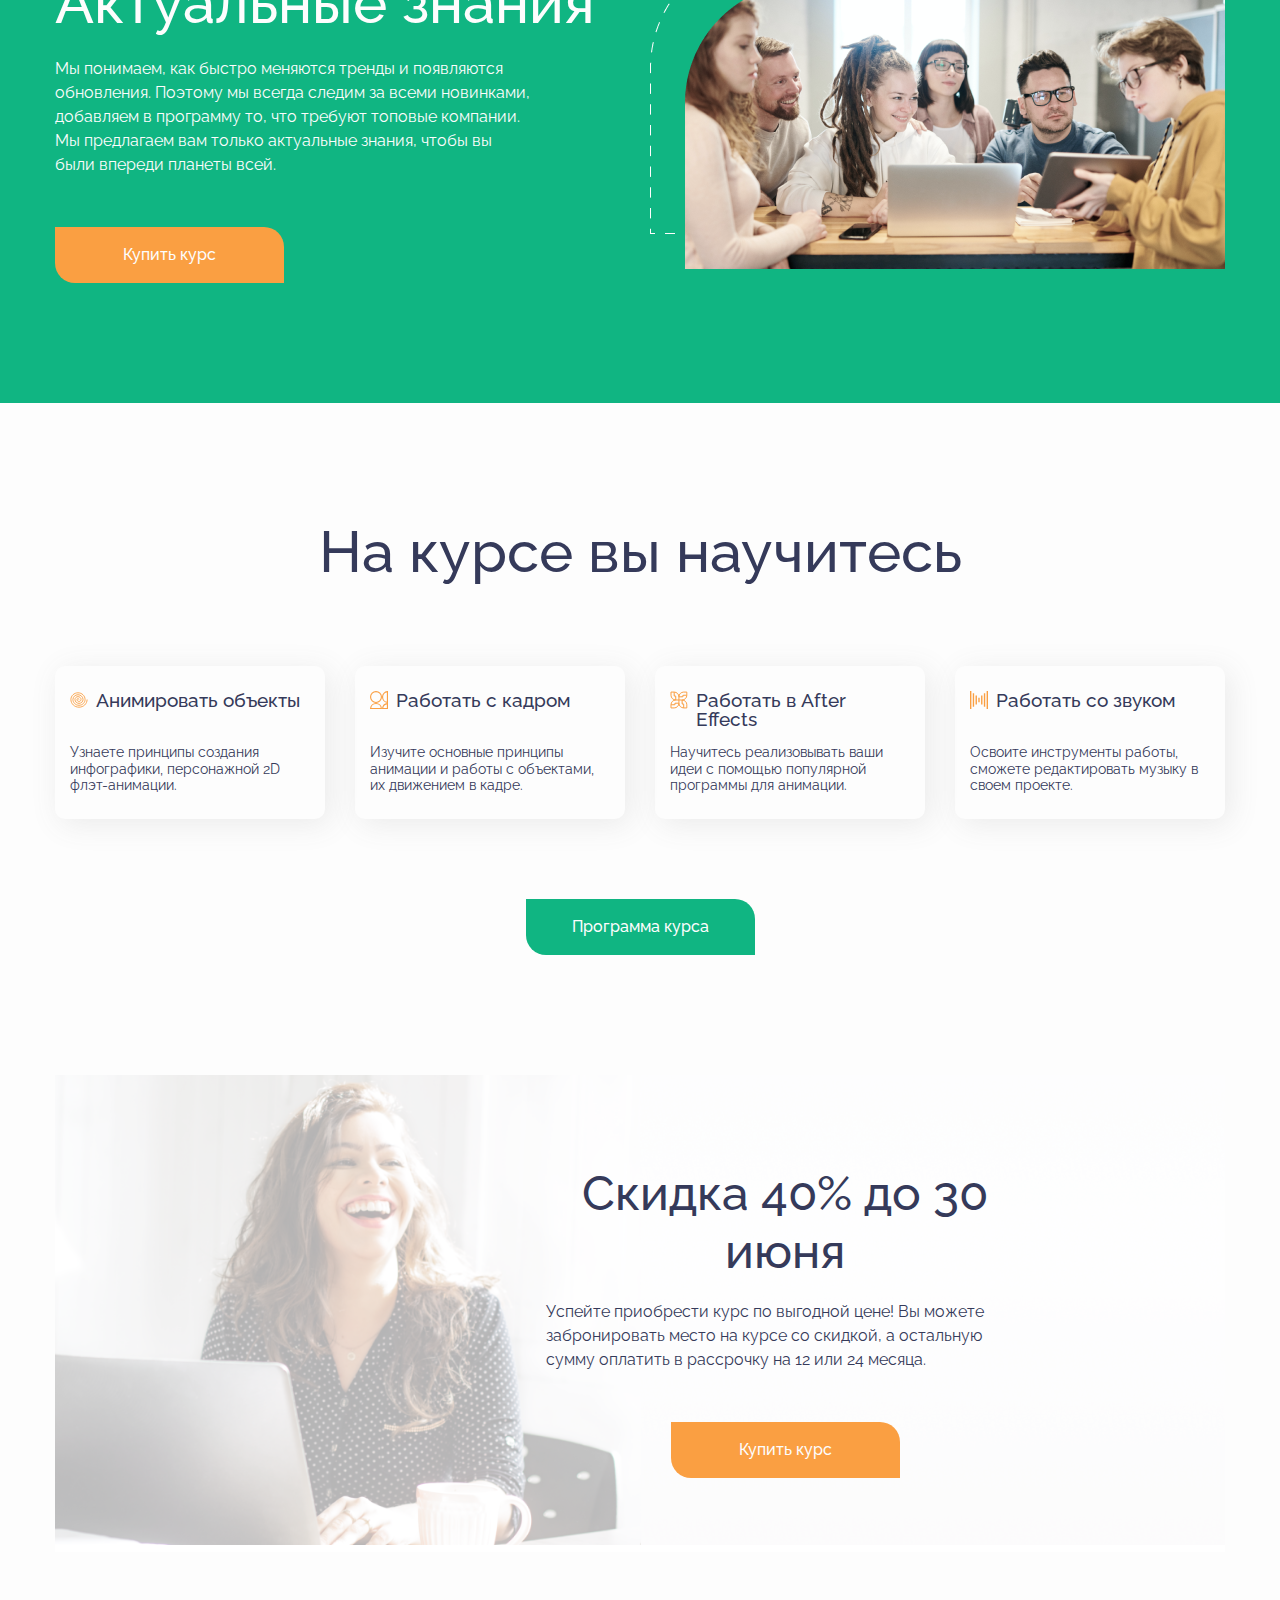
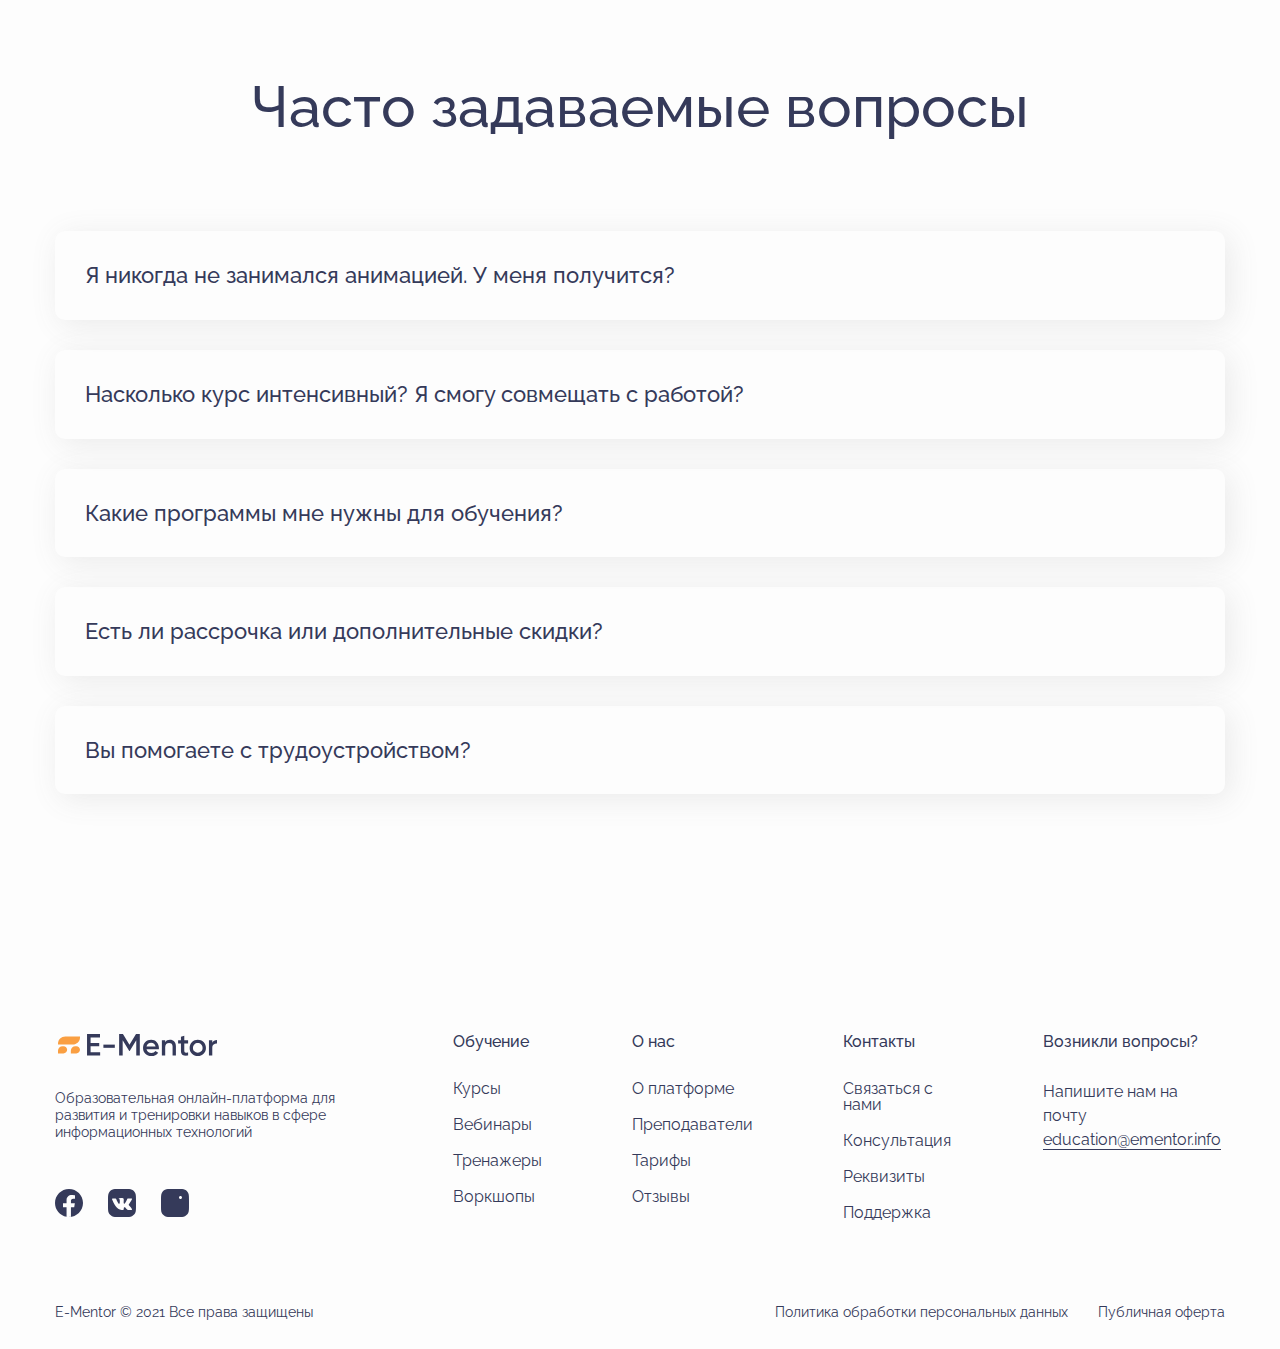
==== commit ff89b03f: "section discount done" ====
--- a/courses.html
+++ b/courses.html
@@ -165,18 +165,20 @@
                 </div>
             </div>
         </section>
-        <!-- <section class="discount">
-            <div class="discount__container">
+        <section class="discount">
+            <div class="discount__container container">
+                <div class="discount__wrapper-img">
+                    <img src="./img/discount/funnygirl.png" class="discount__img-bg">
+                </div>
                 <div class="discount__content">
-                    <h2 class="discount__title">Скидка 40% <br>
-                        до 30 июня</h2>
+                    <h2 class="discount__title">Скидка 40% до 30 июня</h2>
                     <p class="discount__subtitle">Успейте приобрести курс по выгодной цене! Вы можете забронировать
                         место на курсе со скидкой, а остальную сумму оплатить в рассрочку на 12 или 24 месяца.
                     </p>
                     <button type="submit" class="discount__button button-orange">Купить курс</button>
                 </div>
             </div>
-        </section> -->
+        </section>
         <section class="faq">
             <div class="faq__container container">
                 <h2 class="faq__title">Часто задаваемые вопросы</h2>
--- a/css/main.min.css
+++ b/css/main.min.css
@@ -1 +1 @@
-h1,h2,h3,h4,h5,h6,p{margin:0;padding:0}ul{list-style:none;padding:0;margin:0}a{text-decoration:none;padding:0;margin:0}button:active,button:focus{outline:none}.header__link:active,.header__link:focus{outline:none}.header-courses__link:active,.header-courses__link:focus{outline:none}body{font-family:"Raleway";font-size:16px;font-weight:400;background-color:#fdfdfd;color:#353a5a;line-height:1.5}.container{max-width:1200px;margin:0 auto;padding-left:15px;padding-right:15px;padding-top:120px;padding-bottom:120px}.button-orange{font-family:"Raleway";font-size:16px;font-weight:500;line-height:1;color:#fdfdfd;background-color:#fa9f42;border-radius:0px 20px;border:#fa9f42;cursor:pointer}.button-orange:hover,.button-orange:focus{background:rgba(0,0,0,0);color:#fdfdfd;box-shadow:inset 0 0 0 3px #fa9f42;transition:box-shadow 250ms cubic-bezier(0.4, 0, 0.2, 1)}.button-green{font-family:"Raleway";font-size:16px;font-weight:500;line-height:1;color:#fdfdfd;background-color:#10b582;border-radius:0px 20px;border:#10b582;cursor:pointer}.button-green:hover,.button-green:focus{background:rgba(0,0,0,0);color:#353a5a;box-shadow:inset 0 0 0 3px #10b582;transition:box-shadow 250ms cubic-bezier(0.4, 0, 0.2, 1)}.active{padding-bottom:8px;border-bottom:2px dashed #fa9f42}.header{background-color:#10b582}.header__body{display:flex;align-items:center;column-gap:80px;padding:40px 0px 40px 0px}.header__container{padding-top:0px;padding-bottom:0px}.header__nav{margin-left:auto}.header__list{display:flex;justify-content:center;column-gap:40px}.header__link{color:#fdfdfd;font-weight:500;line-height:1}.header__link:hover,.header__link:focus{padding-bottom:8px;border-bottom:2px dashed #fa9f42}.header__burger-icon{display:none;width:40px;height:40px;fill:#fdfdfd}@media screen and (max-width: 991.98px){.header__body{column-gap:30px;padding:20px 0px 20px 0px}.header__list{column-gap:20px}}@media screen and (max-width: 767.98px){.header__body{justify-content:space-around}.header__nav{display:none}.header__burger-icon{display:block}}.header-courses__container{padding-top:0px;padding-bottom:0px}.header-courses__body{display:flex;align-items:center;padding-top:40px;padding-bottom:40px}.header-courses__logo-link{display:flex;align-items:center}.header-courses__logo-icon{width:28px;height:30px}.header-courses__logo-text{padding-left:10px;width:130px;height:22px;fill:#353a5a}.header-courses__nav{margin-left:auto}.header-courses__list{display:flex;justify-content:center;column-gap:40px}.header-courses__link{color:#353a5a;font-weight:500;line-height:1}.header-courses__link:hover,.header-courses__link:focus{padding-bottom:8px;border-bottom:2px dashed #fa9f42}.header-courses__burger-icon{display:none;width:40px;height:40px;fill:#353a5a}@media screen and (max-width: 991.98px){.header-courses__body{column-gap:30px;padding:20px 0px 20px 0px}.header-courses__list{column-gap:20px}}@media screen and (max-width: 767.98px){.header-courses__body{justify-content:space-around}.header-courses__nav{display:none}.header-courses__burger-icon{display:block}}.hero{background-color:#10b582}.hero__container{padding-top:90px}.hero__body{display:flex}.hero__social{margin-bottom:104px}.hero__items{margin-bottom:30px}.hero__items:last-child{margin-bottom:0px}.hero__link{position:relative}.hero__icon{display:block;width:22px;height:22px;fill:#fdfdfd}.hero__box-img-bottom{position:relative}.hero__img-bottom{position:relative;z-index:1000}.hero__img-dashlinedown{position:absolute;z-index:10;top:-30px;right:-30px;width:240px;height:300px}.hero__content{width:542px;margin:0 auto;text-align:center}.hero__box-logo{display:flex;justify-content:center;align-items:center;margin-top:92px;margin-bottom:40px}.hero__logo-link{display:flex;align-items:center}.hero__logo-icon{width:28px;height:30px}.hero__logo-text{padding-left:10px;width:130px;height:22px;fill:#fdfdfd}.hero__title{font-size:58px;font-weight:500;line-height:1.2;color:#fdfdfd;margin-bottom:20px}.hero__subtitle{color:#fdfdfd;margin-bottom:50px}.hero__button{padding:20px 47px}.hero__box-right{position:relative;padding-top:30px}.hero__img-top{margin-bottom:101px;position:relative;z-index:100}.hero__img-dashline-top{position:absolute;z-index:10;width:240px;height:300px;top:0px;right:30px}.hero__navigation{position:relative;right:-165px;bottom:0;display:flex;align-items:center;gap:15px;background-color:inherit;border:inherit;font-size:14px;line-height:1;color:#fdfdfd;transform:rotate(-90deg);cursor:pointer}.hero__arrow{width:16px;height:20px;transform:rotate(90deg)}@media screen and (max-width: 1199.98px){.hero__content{padding:0px 15px}.hero__title{font-size:48px}}@media screen and (max-width: 991.98px){.hero__container{padding-top:30px}.hero__box-img-bottom{display:none}.hero__box-right{display:none}.hero__title{font-size:38px}}@media screen and (max-width: 767.98px){.hero__container{padding-bottom:60px}.hero__title{font-size:28px}.hero__subtitle{margin-bottom:20px}}@media screen and (max-width: 479.98px){.hero__container{padding-bottom:30px}.hero__social{display:none}}.ourstatistic__list{display:flex;gap:30px}.ourstatistic__item{text-align:center}.ourstatistic__title{margin-bottom:15px;font-size:58px;font-weight:500;line-height:1;color:#10b582}.ourstatistic__subtitle{width:274px;font-size:14px;line-height:1.2}@media screen and (max-width: 1199.98px){.ourstatistic__list{justify-content:center;flex-wrap:wrap}.ourstatistic__title{font-size:48px}}@media screen and (max-width: 991.98px){.ourstatistic__container{padding-top:60px;padding-bottom:60px}.ourstatistic__title{font-size:38px}}@media screen and (max-width: 767.98px){.ourstatistic__container{padding-top:30px;padding-bottom:30px}.ourstatistic__list{gap:15px}.ourstatistic__title{font-size:28px}}.study__body{display:flex}.study__content{width:48%;margin-right:100px}.study__title{margin-bottom:20px;font-size:58px;font-weight:500;line-height:1}.study__text-more{margin-bottom:20px}.study__text-little{margin-bottom:50px}.study__button{padding:20px 38px}.study__foto-list{display:flex;gap:30px;flex-wrap:wrap;width:55%}.study__item{width:170px}.study__subtitle{font-size:14px;line-height:1.2;text-align:center;margin-top:15px}@media screen and (max-width: 1199.98px){.study__title{font-size:48px}}@media screen and (max-width: 991.98px){.study__container{padding-top:60px;padding-bottom:60px}.study__content{margin-right:50px}.study__title{font-size:38px}.study__text-little{margin-bottom:20px}.study__foto-list{gap:15px}}@media screen and (max-width: 767.98px){.study__container{padding-top:30px;padding-bottom:30px}.study__body{flex-direction:column}.study__content{display:flex;flex-direction:column;align-items:center;justify-content:center;width:100%;margin-bottom:20px}.study__title{font-size:28px}.study__foto-list{justify-content:center;width:100%}}.choise{background-color:#10b582}.choise__body{display:flex;position:relative}.choise__img{position:relative;z-index:100;max-width:100%;max-height:100%;object-fit:contain;margin-top:30px}.choise__img-dashline{position:absolute;z-index:10;width:470px;height:332px;top:0px;left:30px}.choise__content{margin-left:130px;color:#fdfdfd}.choise__title{font-size:58px;font-weight:500;line-height:1.2;margin-bottom:20px}.choise__text{margin-bottom:50px}.choise__button{padding:20px 74px}@media screen and (max-width: 1199.98px){.choise__title{font-size:48px}.choise__content{margin-left:60px}}@media screen and (max-width: 991.98px){.choise__container{padding-top:60px;padding-bottom:60px}.choise__body{flex-direction:column-reverse}.choise__content{display:flex;justify-content:center;align-items:center;flex-direction:column;margin-left:0px;margin-bottom:20px}.choise__title{font-size:38px}.choise__text{margin-bottom:20px}.choise__img-dashline{display:none}.choise__img{margin-top:0px}}@media screen and (max-width: 767.98px){.choise__container{padding-top:30px;padding-bottom:30px}.choise__title{font-size:28px}}.popular__title{margin-bottom:60px;font-size:58px;font-weight:500;line-height:1;text-align:center}.popular__list{display:flex;gap:30px;margin-bottom:60px}.popular__item{max-width:270px;padding:20px;border-radius:10px;box-shadow:5px 5px 30px 0px rgba(101,101,101,.12);transition:box-shadow 300ms cubic-bezier(0.4, 0, 0.2, 1)}.popular__item:hover{box-shadow:5px 5px 30px 0px rgba(101,101,101,.4)}.popular__img{max-width:100%;max-height:100%;object-fit:contain}.popular__subtitle{margin-top:15px;font-weight:500}.popular__box-button{text-align:center}.popular__button{padding:20px 74px}@media screen and (max-width: 1199.98px){.popular__list{flex-wrap:wrap;justify-content:center}.popular__title{font-size:48px;margin-bottom:30px}}@media screen and (max-width: 991.98px){.popular__container{padding-top:60px;padding-bottom:60px}.popular__title{font-size:38px}.popular__list{display:flex;gap:15px;margin-bottom:20px}}@media screen and (max-width: 767.98px){.popular__container{padding-top:30px;padding-bottom:30px}.popular__title{font-size:28px}.popular__img{max-width:100%;max-height:100%;object-fit:contain}}.join{position:relative}.join__wrapper-img{position:relative;max-width:100%;max-height:100%;object-fit:cover}.join__wrapper-img::after{content:"";position:absolute;display:block;top:0px;left:0px;width:100%;height:100%;background-color:rgba(255,255,255,0)}.join__img-bg{max-width:100%;max-height:100%;object-fit:cover}.join__container{padding-top:0px;padding-bottom:0px}.join__content{position:absolute;top:60px;right:20%;max-width:508px}.join__title{margin-bottom:20px;font-size:58px;font-weight:500;line-height:1.2}.join__subtitle{margin-bottom:50px}.join__button{padding:20px 56px}.join__button:hover,.join__button:focus{color:#353a5a}@media screen and (max-width: 1499.98px){.join__wrapper-img::after{background-color:rgba(255,255,255,.7)}.join__content{display:flex;flex-direction:column;align-items:center;padding-top:30px;padding-left:30px}.join__title{text-align:center;font-size:48px}}@media screen and (max-width: 1199.98px){.join__content{padding-top:0px;top:30px}}@media screen and (max-width: 991.98px){.join__container{padding-top:60px;padding-bottom:60px}.join__content{padding-top:30px;top:60px}.join__title{font-size:38px}.join__subtitle{margin-bottom:20px}}@media screen and (max-width: 767.98px){.join__container{padding-top:30px;padding-bottom:30px}.join__content{max-width:100%}.join__title{font-size:28px}}@media screen and (max-width: 719.98px){.join__wrapper-img{display:none}.join__content{position:relative;top:0px;right:0px;padding-top:0px;padding-left:0px}}.footer__container{padding-bottom:30px}.footer__body{display:flex;justify-content:center;margin-bottom:80px}.footer__content{margin-right:100px}.footer__logo{margin-bottom:27px}.footer__icon-logo{width:28px;height:22px}.footer__icon-text{width:130px;height:22px;fill:#353a5a}.footer__text{margin-bottom:47px;font-size:14px;line-height:1.2}.footer__social{display:flex;column-gap:25px}.footer__item-icon{width:28px;height:30px;fill:#353a5a}.footer__list{display:flex;margin-right:68px;column-gap:90px}.footer__list-item{display:flex;flex-direction:column;row-gap:20px}.last{width:132px}.footer__list-title{margin-bottom:11px;font-size:16px;font-weight:500;line-height:1}.footer__list-link:hover{text-decoration:underline}.footer__list-subtitle{font-size:16px;font-weight:400;line-height:16px;color:#353a5a}.footer__questions-title{margin-bottom:30px;width:182px;font-size:16px;font-weight:500;line-height:1}.footer__questions-link{font-size:16px;font-weight:400;line-height:16px;color:#353a5a;border-bottom:1px solid #353a5a}.footer__bottom{display:flex;font-size:14px;line-height:1}.footer__bottom-copy{margin-right:auto}.footer__bottom-link{color:#353a5a}.footer__bottom-policy{margin-right:30px}@media screen and (max-width: 1199.98px){.footer__content{margin-right:50px}.footer__list{margin-right:40px;column-gap:45px}}@media screen and (max-width: 991.98px){.footer__container{padding-top:60px}.footer__body{flex-wrap:wrap;justify-content:flex-start;row-gap:40px}.footer__logo{margin-bottom:15px}.footer__text{margin-bottom:20px}.footer__questions-title{margin-bottom:15px}}@media screen and (max-width: 767.98px){.footer__container{padding-top:30px}.footer__body{margin-bottom:40px}.footer__bottom{flex-wrap:wrap;gap:20px}}@media screen and (max-width: 479.98px){.footer__list{flex-wrap:wrap;margin-right:0px;gap:30px}}.courses__container{padding-top:70px;padding-bottom:80px}.courses__title{margin-bottom:40px;font-size:58px;font-weight:500;line-height:1.2}.courses__img{width:100%;height:100%;object-fit:contain;margin-bottom:40px}.courses__subtitle{margin-bottom:25px}.courses__text-first{margin-bottom:15px}.courses__text-second{margin-bottom:15px}@media screen and (max-width: 1199.98px){.courses__title{font-size:48px}}@media screen and (max-width: 991.98px){.courses__container{padding-top:60px;padding-bottom:60px}.courses__title{font-size:38px;margin-bottom:20px}.courses__img{margin-bottom:20px}}@media screen and (max-width: 767.98px){.courses__container{padding-top:30px;padding-bottom:30px}.courses__title{font-size:28px}}@media screen and (max-width: 399.98px){.courses__img{display:none}}.statistic__container{padding-top:0px}.statistic__list{display:flex;gap:30px}.statistic__item{text-align:center}.statistic__title{margin-bottom:15px;font-size:58px;font-weight:500;line-height:1;color:#10b582}.statistic__subtitle{max-width:274px;font-size:14px;line-height:1.2}@media screen and (max-width: 1199.98px){.statistic__title{font-size:48px}}@media screen and (max-width: 991.98px){.statistic__container{padding-bottom:60px}.statistic__list{flex-wrap:wrap;justify-content:center;gap:15px}.statistic__title{font-size:38px}}@media screen and (max-width: 767.98px){.statistic__container{padding-bottom:30px}.statistic__title{font-size:28px}}.knoweledge{background-color:#10b582}.knoweledge__body{display:flex;flex-direction:row-reverse;justify-content:center;align-items:center;position:relative}.knoweledge__img{position:relative;z-index:100;max-width:100%;max-height:100%;object-fit:contain}.knoweledge__img-dashline{position:absolute;z-index:10;width:540px;height:286px;top:-20px;right:35px}.knoweledge__content{margin-right:90px;color:#fdfdfd}.knoweledge__title{margin-bottom:20px;font-size:58px;font-weight:500;line-height:1.2}.knoweledge__text{margin-bottom:50px;max-width:478px}.knoweledge__button{padding:20px 68px}@media screen and (max-width: 1199.98px){.knoweledge__title{font-size:48px}.knoweledge__content{margin-right:40px}}@media screen and (max-width: 991.98px){.knoweledge__container{padding-top:60px;padding-bottom:60px}.knoweledge__body{flex-direction:column-reverse}.knoweledge__content{display:flex;flex-direction:column;justify-content:center;align-items:center;margin-right:0px}.knoweledge__title{font-size:38px}.knoweledge__text{margin-bottom:20px}.knoweledge__img{margin-top:20px}.knoweledge__img-dashline{display:none}}@media screen and (max-width: 767.98px){.knoweledge__container{padding-top:30px;padding-bottom:30px}.knoweledge__title{font-size:28px}}.oncourses__title{margin-bottom:85px;font-size:58px;font-weight:500;line-height:1;text-align:center}.oncourses__list{margin-bottom:80px;display:flex;column-gap:30px}.oncourses__item{min-height:100%;display:flex;flex-direction:column;padding:25px 15px;max-width:270px;box-shadow:5px 5px 30px rgba(101,101,101,.12);border-radius:10px;transition:box-shadow 300ms cubic-bezier(0.4, 0, 0.2, 1)}.oncourses__item:hover{box-shadow:5px 5px 30px 0px rgba(101,101,101,.4)}.oncourses__box-icon{display:flex;flex:1 1 auto}.oncourses__icon{width:18px;height:18px}.oncourses__list-title{margin-bottom:15px;margin-left:8px;font-weight:500;line-height:1}.oncourses__subtitle{font-size:14px;line-height:1.2}.oncourses__box-button{text-align:center}.oncourses__button{padding:20px 46px;font-weight:500;line-height:1}@media screen and (max-width: 1199.98px){.oncourses__title{font-size:48px}}@media screen and (max-width: 991.98px){.oncourses__container{padding-top:60px;padding-bottom:60px}.oncourses__title{font-size:38px;margin-bottom:40px}.oncourses__list{justify-content:center;flex-wrap:wrap;gap:15px;margin-bottom:40px}}@media screen and (max-width: 767.98px){.oncourses__container{padding-top:30px;padding-bottom:30px}.oncourses__title{font-size:28px;margin-bottom:20px}.oncourses__list{margin-bottom:20px}}.discount{background-image:url("../img/discount/funnygirl.png");background-position:center;background-repeat:no-repeat;background-size:cover;width:1440px;margin:0 auto}.discount__container{width:1200px;margin:0 auto;padding:0px 15px}.discount__content{padding:120px 0px;margin-left:auto;width:508px}.discount__title{margin-bottom:20px;font-size:58px;font-weight:500;line-height:1.2}.discount__subtitle{margin-bottom:50px}.discount__button{padding:20px 68px}.discount__button:hover,.discount__button:focus{color:#353a5a}.faq__title{margin-bottom:90px;font-size:58px;font-weight:500;line-height:1.2;text-align:center}.faq__item{margin-bottom:30px;box-shadow:5px 5px 30px rgba(101,101,101,.12);border-radius:10px;transition:box-shadow 300ms cubic-bezier(0.4, 0, 0.2, 1)}.faq__item:last-child{margin-bottom:0px}.faq__item:hover{box-shadow:5px 5px 30px 0px rgba(101,101,101,.4)}details{display:block}summary{display:inline-block;cursor:pointer;position:relative}details[open]>summary::before{background:url("../icon/close.svg");transform:scale(1, -1)}summary~*{padding:0 1em 0 1em}details[open] summary~*{animation:sweep .5s ease-in-out}@keyframes sweep{0%{opacity:0}100%{opacity:1}}.faq__subtitle{padding:30px;max-width:720px;font-size:22px;font-weight:500;line-height:1.3}.faq__text{padding:30px;line-height:1.3}@media screen and (max-width: 1199.98px){.faq__title{font-size:48px}}@media screen and (max-width: 991.98px){.faq__container{padding-top:60px;padding-bottom:60px}.faq__title{font-size:38px;margin-bottom:40px}.faq__item{margin-bottom:15px}}@media screen and (max-width: 767.98px){.faq__container{padding-top:30px;padding-bottom:30px}.faq__title{font-size:28px;margin-bottom:20px}.faq__subtitle{padding:15px}.faq__text{padding:15px}}/*# sourceMappingURL=main.min.css.map */+h1,h2,h3,h4,h5,h6,p{margin:0;padding:0}ul{list-style:none;padding:0;margin:0}a{text-decoration:none;padding:0;margin:0}button:active,button:focus{outline:none}.header__link:active,.header__link:focus{outline:none}.header-courses__link:active,.header-courses__link:focus{outline:none}body{font-family:"Raleway";font-size:16px;font-weight:400;background-color:#fdfdfd;color:#353a5a;line-height:1.5}.container{max-width:1200px;margin:0 auto;padding-left:15px;padding-right:15px;padding-top:120px;padding-bottom:120px}.button-orange{font-family:"Raleway";font-size:16px;font-weight:500;line-height:1;color:#fdfdfd;background-color:#fa9f42;border-radius:0px 20px;border:#fa9f42;cursor:pointer}.button-orange:hover,.button-orange:focus{background:rgba(0,0,0,0);color:#fdfdfd;box-shadow:inset 0 0 0 3px #fa9f42;transition:box-shadow 250ms cubic-bezier(0.4, 0, 0.2, 1)}.button-green{font-family:"Raleway";font-size:16px;font-weight:500;line-height:1;color:#fdfdfd;background-color:#10b582;border-radius:0px 20px;border:#10b582;cursor:pointer}.button-green:hover,.button-green:focus{background:rgba(0,0,0,0);color:#353a5a;box-shadow:inset 0 0 0 3px #10b582;transition:box-shadow 250ms cubic-bezier(0.4, 0, 0.2, 1)}.active{padding-bottom:8px;border-bottom:2px dashed #fa9f42}.header{background-color:#10b582}.header__body{display:flex;align-items:center;column-gap:80px;padding:40px 0px 40px 0px}.header__container{padding-top:0px;padding-bottom:0px}.header__nav{margin-left:auto}.header__list{display:flex;justify-content:center;column-gap:40px}.header__link{color:#fdfdfd;font-weight:500;line-height:1}.header__link:hover,.header__link:focus{padding-bottom:8px;border-bottom:2px dashed #fa9f42}.header__burger-icon{display:none;width:40px;height:40px;fill:#fdfdfd}@media screen and (max-width: 991.98px){.header__body{column-gap:30px;padding:20px 0px 20px 0px}.header__list{column-gap:20px}}@media screen and (max-width: 767.98px){.header__body{justify-content:space-around}.header__nav{display:none}.header__burger-icon{display:block}}.header-courses__container{padding-top:0px;padding-bottom:0px}.header-courses__body{display:flex;align-items:center;padding-top:40px;padding-bottom:40px}.header-courses__logo-link{display:flex;align-items:center}.header-courses__logo-icon{width:28px;height:30px}.header-courses__logo-text{padding-left:10px;width:130px;height:22px;fill:#353a5a}.header-courses__nav{margin-left:auto}.header-courses__list{display:flex;justify-content:center;column-gap:40px}.header-courses__link{color:#353a5a;font-weight:500;line-height:1}.header-courses__link:hover,.header-courses__link:focus{padding-bottom:8px;border-bottom:2px dashed #fa9f42}.header-courses__burger-icon{display:none;width:40px;height:40px;fill:#353a5a}@media screen and (max-width: 991.98px){.header-courses__body{column-gap:30px;padding:20px 0px 20px 0px}.header-courses__list{column-gap:20px}}@media screen and (max-width: 767.98px){.header-courses__body{justify-content:space-around}.header-courses__nav{display:none}.header-courses__burger-icon{display:block}}.hero{background-color:#10b582}.hero__container{padding-top:90px}.hero__body{display:flex}.hero__social{margin-bottom:104px}.hero__items{margin-bottom:30px}.hero__items:last-child{margin-bottom:0px}.hero__link{position:relative}.hero__icon{display:block;width:22px;height:22px;fill:#fdfdfd}.hero__box-img-bottom{position:relative}.hero__img-bottom{position:relative;z-index:1000}.hero__img-dashlinedown{position:absolute;z-index:10;top:-30px;right:-30px;width:240px;height:300px}.hero__content{width:542px;margin:0 auto;text-align:center}.hero__box-logo{display:flex;justify-content:center;align-items:center;margin-top:92px;margin-bottom:40px}.hero__logo-link{display:flex;align-items:center}.hero__logo-icon{width:28px;height:30px}.hero__logo-text{padding-left:10px;width:130px;height:22px;fill:#fdfdfd}.hero__title{font-size:58px;font-weight:500;line-height:1.2;color:#fdfdfd;margin-bottom:20px}.hero__subtitle{color:#fdfdfd;margin-bottom:50px}.hero__button{padding:20px 47px}.hero__box-right{position:relative;padding-top:30px}.hero__img-top{margin-bottom:101px;position:relative;z-index:100}.hero__img-dashline-top{position:absolute;z-index:10;width:240px;height:300px;top:0px;right:30px}.hero__navigation{position:relative;right:-165px;bottom:0;display:flex;align-items:center;gap:15px;background-color:inherit;border:inherit;font-size:14px;line-height:1;color:#fdfdfd;transform:rotate(-90deg);cursor:pointer}.hero__arrow{width:16px;height:20px;transform:rotate(90deg)}@media screen and (max-width: 1199.98px){.hero__content{padding:0px 15px}.hero__title{font-size:48px}}@media screen and (max-width: 991.98px){.hero__container{padding-top:30px}.hero__box-img-bottom{display:none}.hero__box-right{display:none}.hero__title{font-size:38px}}@media screen and (max-width: 767.98px){.hero__container{padding-bottom:60px}.hero__title{font-size:28px}.hero__subtitle{margin-bottom:20px}}@media screen and (max-width: 479.98px){.hero__container{padding-bottom:30px}.hero__social{display:none}}.ourstatistic__list{display:flex;gap:30px}.ourstatistic__item{text-align:center}.ourstatistic__title{margin-bottom:15px;font-size:58px;font-weight:500;line-height:1;color:#10b582}.ourstatistic__subtitle{width:274px;font-size:14px;line-height:1.2}@media screen and (max-width: 1199.98px){.ourstatistic__list{justify-content:center;flex-wrap:wrap}.ourstatistic__title{font-size:48px}}@media screen and (max-width: 991.98px){.ourstatistic__container{padding-top:60px;padding-bottom:60px}.ourstatistic__title{font-size:38px}}@media screen and (max-width: 767.98px){.ourstatistic__container{padding-top:30px;padding-bottom:30px}.ourstatistic__list{gap:15px}.ourstatistic__title{font-size:28px}}.study__body{display:flex}.study__content{width:48%;margin-right:100px}.study__title{margin-bottom:20px;font-size:58px;font-weight:500;line-height:1}.study__text-more{margin-bottom:20px}.study__text-little{margin-bottom:50px}.study__button{padding:20px 38px}.study__foto-list{display:flex;gap:30px;flex-wrap:wrap;width:55%}.study__item{width:170px}.study__subtitle{font-size:14px;line-height:1.2;text-align:center;margin-top:15px}@media screen and (max-width: 1199.98px){.study__title{font-size:48px}}@media screen and (max-width: 991.98px){.study__container{padding-top:60px;padding-bottom:60px}.study__content{margin-right:50px}.study__title{font-size:38px}.study__text-little{margin-bottom:20px}.study__foto-list{gap:15px}}@media screen and (max-width: 767.98px){.study__container{padding-top:30px;padding-bottom:30px}.study__body{flex-direction:column}.study__content{display:flex;flex-direction:column;align-items:center;justify-content:center;width:100%;margin-bottom:20px}.study__title{font-size:28px}.study__foto-list{justify-content:center;width:100%}}.choise{background-color:#10b582}.choise__body{display:flex;position:relative}.choise__img{position:relative;z-index:100;max-width:100%;max-height:100%;object-fit:contain;margin-top:30px}.choise__img-dashline{position:absolute;z-index:10;width:470px;height:332px;top:0px;left:30px}.choise__content{margin-left:130px;color:#fdfdfd}.choise__title{font-size:58px;font-weight:500;line-height:1.2;margin-bottom:20px}.choise__text{margin-bottom:50px}.choise__button{padding:20px 74px}@media screen and (max-width: 1199.98px){.choise__title{font-size:48px}.choise__content{margin-left:60px}}@media screen and (max-width: 991.98px){.choise__container{padding-top:60px;padding-bottom:60px}.choise__body{flex-direction:column-reverse}.choise__content{display:flex;justify-content:center;align-items:center;flex-direction:column;margin-left:0px;margin-bottom:20px}.choise__title{font-size:38px}.choise__text{margin-bottom:20px}.choise__img-dashline{display:none}.choise__img{margin-top:0px}}@media screen and (max-width: 767.98px){.choise__container{padding-top:30px;padding-bottom:30px}.choise__title{font-size:28px}}.popular__title{margin-bottom:60px;font-size:58px;font-weight:500;line-height:1;text-align:center}.popular__list{display:flex;gap:30px;margin-bottom:60px}.popular__item{max-width:270px;padding:20px;border-radius:10px;box-shadow:5px 5px 30px 0px rgba(101,101,101,.12);transition:box-shadow 300ms cubic-bezier(0.4, 0, 0.2, 1)}.popular__item:hover{box-shadow:5px 5px 30px 0px rgba(101,101,101,.4)}.popular__img{max-width:100%;max-height:100%;object-fit:contain}.popular__subtitle{margin-top:15px;font-weight:500}.popular__box-button{text-align:center}.popular__button{padding:20px 74px}@media screen and (max-width: 1199.98px){.popular__list{flex-wrap:wrap;justify-content:center}.popular__title{font-size:48px;margin-bottom:30px}}@media screen and (max-width: 991.98px){.popular__container{padding-top:60px;padding-bottom:60px}.popular__title{font-size:38px}.popular__list{display:flex;gap:15px;margin-bottom:20px}}@media screen and (max-width: 767.98px){.popular__container{padding-top:30px;padding-bottom:30px}.popular__title{font-size:28px}.popular__img{max-width:100%;max-height:100%;object-fit:contain}}.join{position:relative}.join__wrapper-img{position:relative;max-width:100%;max-height:100%;object-fit:cover}.join__wrapper-img::after{content:"";position:absolute;display:block;top:0px;left:0px;width:100%;height:100%;background-color:rgba(255,255,255,0)}.join__img-bg{max-width:100%;max-height:100%;object-fit:cover}.join__container{padding-top:0px;padding-bottom:0px}.join__content{position:absolute;top:60px;right:20%;max-width:508px}.join__title{margin-bottom:20px;font-size:58px;font-weight:500;line-height:1.2}.join__subtitle{margin-bottom:50px}.join__button{padding:20px 56px}.join__button:hover,.join__button:focus{color:#353a5a}@media screen and (max-width: 1499.98px){.join__wrapper-img::after{background-color:rgba(255,255,255,.7)}.join__content{display:flex;flex-direction:column;align-items:center;padding-top:30px;padding-left:30px}.join__title{text-align:center;font-size:48px}}@media screen and (max-width: 1199.98px){.join__content{padding-top:0px;top:30px}}@media screen and (max-width: 991.98px){.join__container{padding-top:60px;padding-bottom:60px}.join__content{padding-top:30px;top:60px}.join__title{font-size:38px}.join__subtitle{margin-bottom:20px}}@media screen and (max-width: 767.98px){.join__container{padding-top:30px;padding-bottom:30px}.join__content{max-width:100%}.join__title{font-size:28px}}@media screen and (max-width: 719.98px){.join__wrapper-img{display:none}.join__content{position:relative;top:0px;right:0px;padding-top:0px;padding-left:0px}}.footer__container{padding-bottom:30px}.footer__body{display:flex;justify-content:center;margin-bottom:80px}.footer__content{margin-right:100px}.footer__logo{margin-bottom:27px}.footer__icon-logo{width:28px;height:22px}.footer__icon-text{width:130px;height:22px;fill:#353a5a}.footer__text{margin-bottom:47px;font-size:14px;line-height:1.2}.footer__social{display:flex;column-gap:25px}.footer__item-icon{width:28px;height:30px;fill:#353a5a}.footer__list{display:flex;margin-right:68px;column-gap:90px}.footer__list-item{display:flex;flex-direction:column;row-gap:20px}.last{width:132px}.footer__list-title{margin-bottom:11px;font-size:16px;font-weight:500;line-height:1}.footer__list-link:hover{text-decoration:underline}.footer__list-subtitle{font-size:16px;font-weight:400;line-height:16px;color:#353a5a}.footer__questions-title{margin-bottom:30px;width:182px;font-size:16px;font-weight:500;line-height:1}.footer__questions-link{font-size:16px;font-weight:400;line-height:16px;color:#353a5a;border-bottom:1px solid #353a5a}.footer__bottom{display:flex;font-size:14px;line-height:1}.footer__bottom-copy{margin-right:auto}.footer__bottom-link{color:#353a5a}.footer__bottom-policy{margin-right:30px}@media screen and (max-width: 1199.98px){.footer__content{margin-right:50px}.footer__list{margin-right:40px;column-gap:45px}}@media screen and (max-width: 991.98px){.footer__container{padding-top:60px}.footer__body{flex-wrap:wrap;justify-content:flex-start;row-gap:40px}.footer__logo{margin-bottom:15px}.footer__text{margin-bottom:20px}.footer__questions-title{margin-bottom:15px}}@media screen and (max-width: 767.98px){.footer__container{padding-top:30px}.footer__body{margin-bottom:40px}.footer__bottom{flex-wrap:wrap;gap:20px}}@media screen and (max-width: 479.98px){.footer__list{flex-wrap:wrap;margin-right:0px;gap:30px}}.courses__container{padding-top:70px;padding-bottom:80px}.courses__title{margin-bottom:40px;font-size:58px;font-weight:500;line-height:1.2}.courses__img{width:100%;height:100%;object-fit:contain;margin-bottom:40px}.courses__subtitle{margin-bottom:25px}.courses__text-first{margin-bottom:15px}.courses__text-second{margin-bottom:15px}@media screen and (max-width: 1199.98px){.courses__title{font-size:48px}}@media screen and (max-width: 991.98px){.courses__container{padding-top:60px;padding-bottom:60px}.courses__title{font-size:38px;margin-bottom:20px}.courses__img{margin-bottom:20px}}@media screen and (max-width: 767.98px){.courses__container{padding-top:30px;padding-bottom:30px}.courses__title{font-size:28px}}@media screen and (max-width: 399.98px){.courses__img{display:none}}.statistic__container{padding-top:0px}.statistic__list{display:flex;gap:30px}.statistic__item{text-align:center}.statistic__title{margin-bottom:15px;font-size:58px;font-weight:500;line-height:1;color:#10b582}.statistic__subtitle{max-width:274px;font-size:14px;line-height:1.2}@media screen and (max-width: 1199.98px){.statistic__title{font-size:48px}}@media screen and (max-width: 991.98px){.statistic__container{padding-bottom:60px}.statistic__list{flex-wrap:wrap;justify-content:center;gap:15px}.statistic__title{font-size:38px}}@media screen and (max-width: 767.98px){.statistic__container{padding-bottom:30px}.statistic__title{font-size:28px}}.knoweledge{background-color:#10b582}.knoweledge__body{display:flex;flex-direction:row-reverse;justify-content:center;align-items:center;position:relative}.knoweledge__img{position:relative;z-index:100;max-width:100%;max-height:100%;object-fit:contain}.knoweledge__img-dashline{position:absolute;z-index:10;width:540px;height:286px;top:-20px;right:35px}.knoweledge__content{margin-right:90px;color:#fdfdfd}.knoweledge__title{margin-bottom:20px;font-size:58px;font-weight:500;line-height:1.2}.knoweledge__text{margin-bottom:50px;max-width:478px}.knoweledge__button{padding:20px 68px}@media screen and (max-width: 1199.98px){.knoweledge__title{font-size:48px}.knoweledge__content{margin-right:40px}}@media screen and (max-width: 991.98px){.knoweledge__container{padding-top:60px;padding-bottom:60px}.knoweledge__body{flex-direction:column-reverse}.knoweledge__content{display:flex;flex-direction:column;justify-content:center;align-items:center;margin-right:0px}.knoweledge__title{font-size:38px}.knoweledge__text{margin-bottom:20px}.knoweledge__img{margin-top:20px}.knoweledge__img-dashline{display:none}}@media screen and (max-width: 767.98px){.knoweledge__container{padding-top:30px;padding-bottom:30px}.knoweledge__title{font-size:28px}}.oncourses__title{margin-bottom:85px;font-size:58px;font-weight:500;line-height:1;text-align:center}.oncourses__list{margin-bottom:80px;display:flex;column-gap:30px}.oncourses__item{min-height:100%;display:flex;flex-direction:column;padding:25px 15px;max-width:270px;box-shadow:5px 5px 30px rgba(101,101,101,.12);border-radius:10px;transition:box-shadow 300ms cubic-bezier(0.4, 0, 0.2, 1)}.oncourses__item:hover{box-shadow:5px 5px 30px 0px rgba(101,101,101,.4)}.oncourses__box-icon{display:flex;flex:1 1 auto}.oncourses__icon{width:18px;height:18px}.oncourses__list-title{margin-bottom:15px;margin-left:8px;font-weight:500;line-height:1}.oncourses__subtitle{font-size:14px;line-height:1.2}.oncourses__box-button{text-align:center}.oncourses__button{padding:20px 46px;font-weight:500;line-height:1}@media screen and (max-width: 1199.98px){.oncourses__title{font-size:48px}}@media screen and (max-width: 991.98px){.oncourses__container{padding-top:60px;padding-bottom:60px}.oncourses__title{font-size:38px;margin-bottom:40px}.oncourses__list{justify-content:center;flex-wrap:wrap;gap:15px;margin-bottom:40px}}@media screen and (max-width: 767.98px){.oncourses__container{padding-top:30px;padding-bottom:30px}.oncourses__title{font-size:28px;margin-bottom:20px}.oncourses__list{margin-bottom:20px}}.discount{position:relative}.discount__wrapper-img{position:relative;max-width:100%;max-height:100%;object-fit:cover}.discount__wrapper-img::after{content:"";position:absolute;display:block;top:0px;left:0px;width:100%;height:100%;background-color:rgba(255,255,255,0)}.discount__img-bg{max-width:100%;max-height:100%;object-fit:cover}.discount__container{padding-top:0px;padding-bottom:0px}.discount__content{position:absolute;top:60px;right:20%;max-width:508px}.discount__title{margin-bottom:20px;font-size:58px;font-weight:500;line-height:1.2}.discount__subtitle{margin-bottom:50px}.discount__button{padding:20px 68px}.discount__button:hover,.discount__button:focus{color:#353a5a}@media screen and (max-width: 1499.98px){.discount__wrapper-img::after{background-color:rgba(255,255,255,.7)}.discount__content{display:flex;flex-direction:column;align-items:center;padding-top:30px;padding-left:30px}.discount__title{text-align:center;font-size:48px}}@media screen and (max-width: 1199.98px){.discount__content{padding-top:0px;top:30px}}@media screen and (max-width: 991.98px){.discount__container{padding-top:60px;padding-bottom:60px}.discount__content{padding-top:30px;top:60px}.discount__title{font-size:38px}.discount__subtitle{margin-bottom:20px}}@media screen and (max-width: 767.98px){.discount__container{padding-top:30px;padding-bottom:30px}.discount__content{max-width:100%;padding-top:0px}.discount__title{font-size:28px}}@media screen and (max-width: 719.98px){.discount__wrapper-img{display:none}.discount__content{position:relative;top:0px;right:0px;padding-top:0px;padding-left:0px}}.faq__title{margin-bottom:90px;font-size:58px;font-weight:500;line-height:1.2;text-align:center}.faq__item{margin-bottom:30px;box-shadow:5px 5px 30px rgba(101,101,101,.12);border-radius:10px;transition:box-shadow 300ms cubic-bezier(0.4, 0, 0.2, 1)}.faq__item:last-child{margin-bottom:0px}.faq__item:hover{box-shadow:5px 5px 30px 0px rgba(101,101,101,.4)}details{display:block}summary{display:inline-block;cursor:pointer;position:relative}details[open]>summary::before{background:url("../icon/close.svg");transform:scale(1, -1)}summary~*{padding:0 1em 0 1em}details[open] summary~*{animation:sweep .5s ease-in-out}@keyframes sweep{0%{opacity:0}100%{opacity:1}}.faq__subtitle{padding:30px;max-width:720px;font-size:22px;font-weight:500;line-height:1.3}.faq__text{padding:30px;line-height:1.3}@media screen and (max-width: 1199.98px){.faq__title{font-size:48px}}@media screen and (max-width: 991.98px){.faq__container{padding-top:60px;padding-bottom:60px}.faq__title{font-size:38px;margin-bottom:40px}.faq__item{margin-bottom:15px}}@media screen and (max-width: 767.98px){.faq__container{padding-top:30px;padding-bottom:30px}.faq__title{font-size:28px;margin-bottom:20px}.faq__subtitle{padding:15px}.faq__text{padding:15px}}/*# sourceMappingURL=main.min.css.map */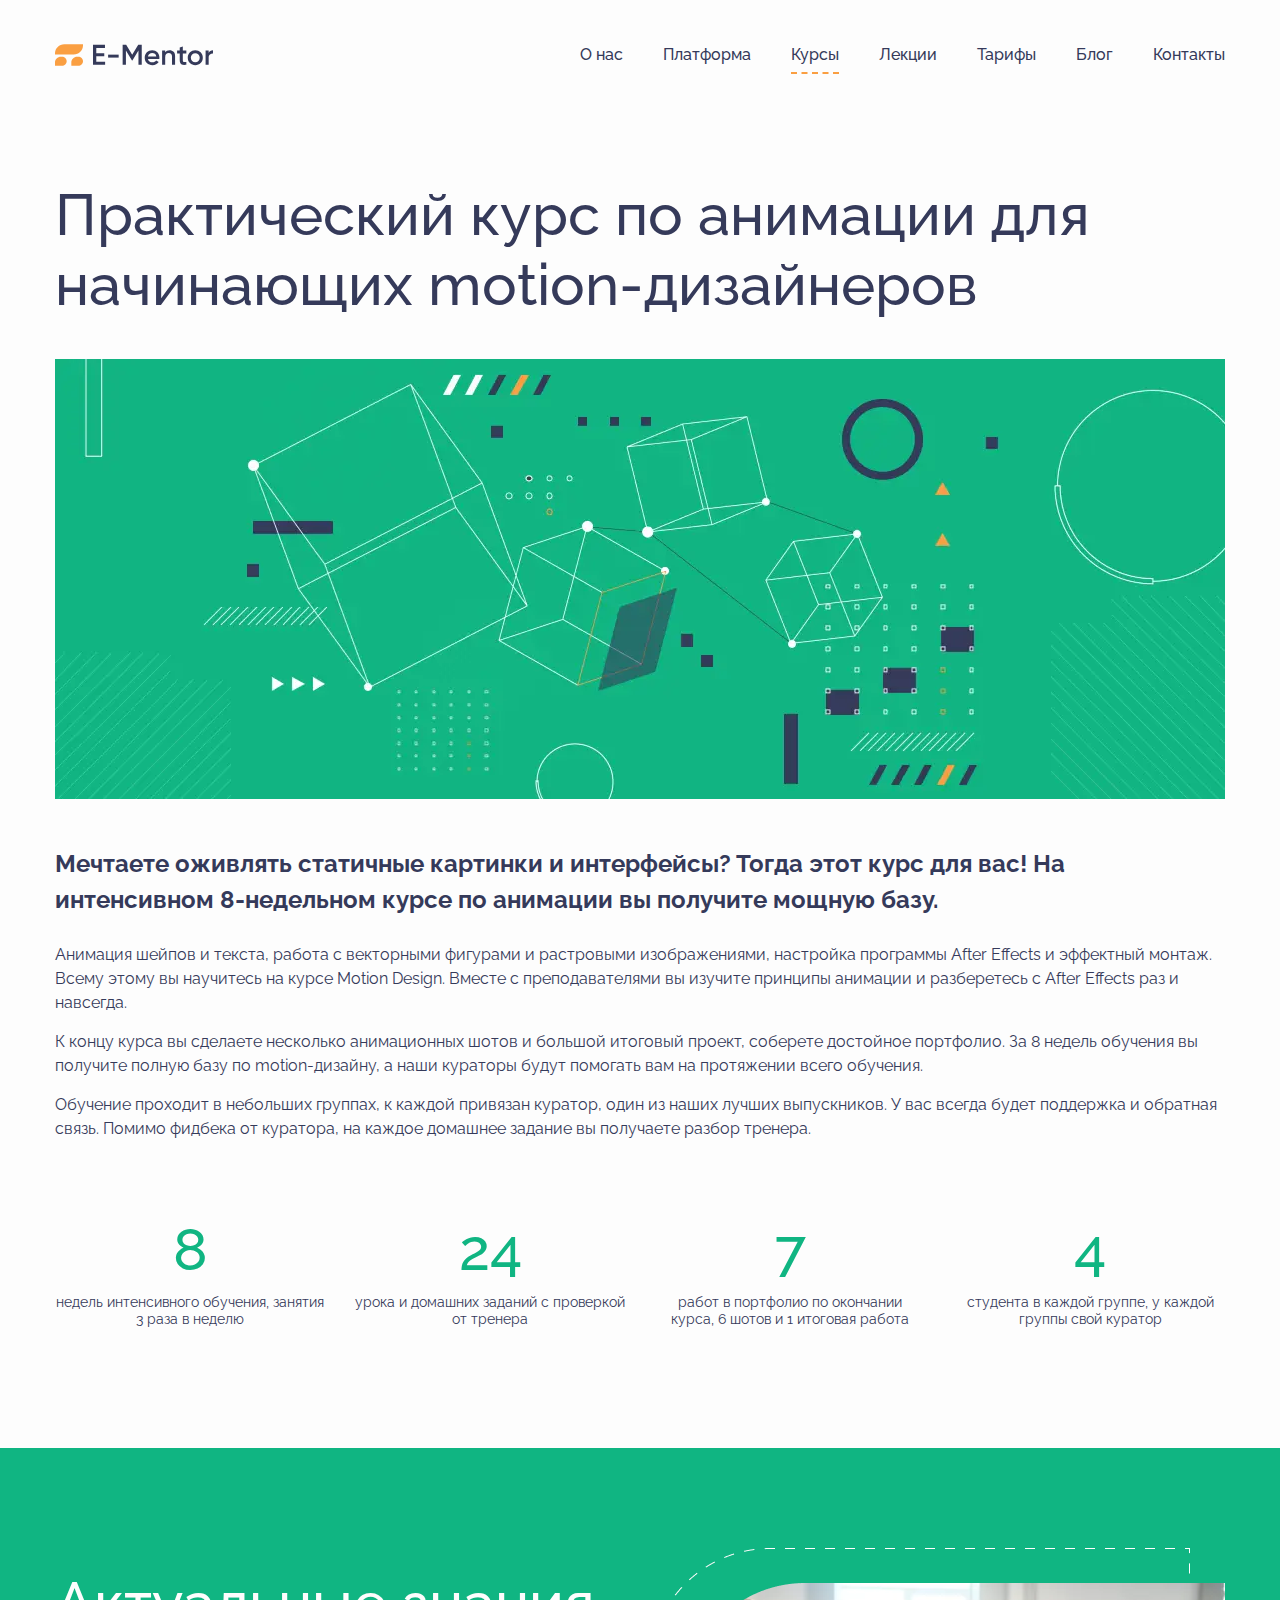
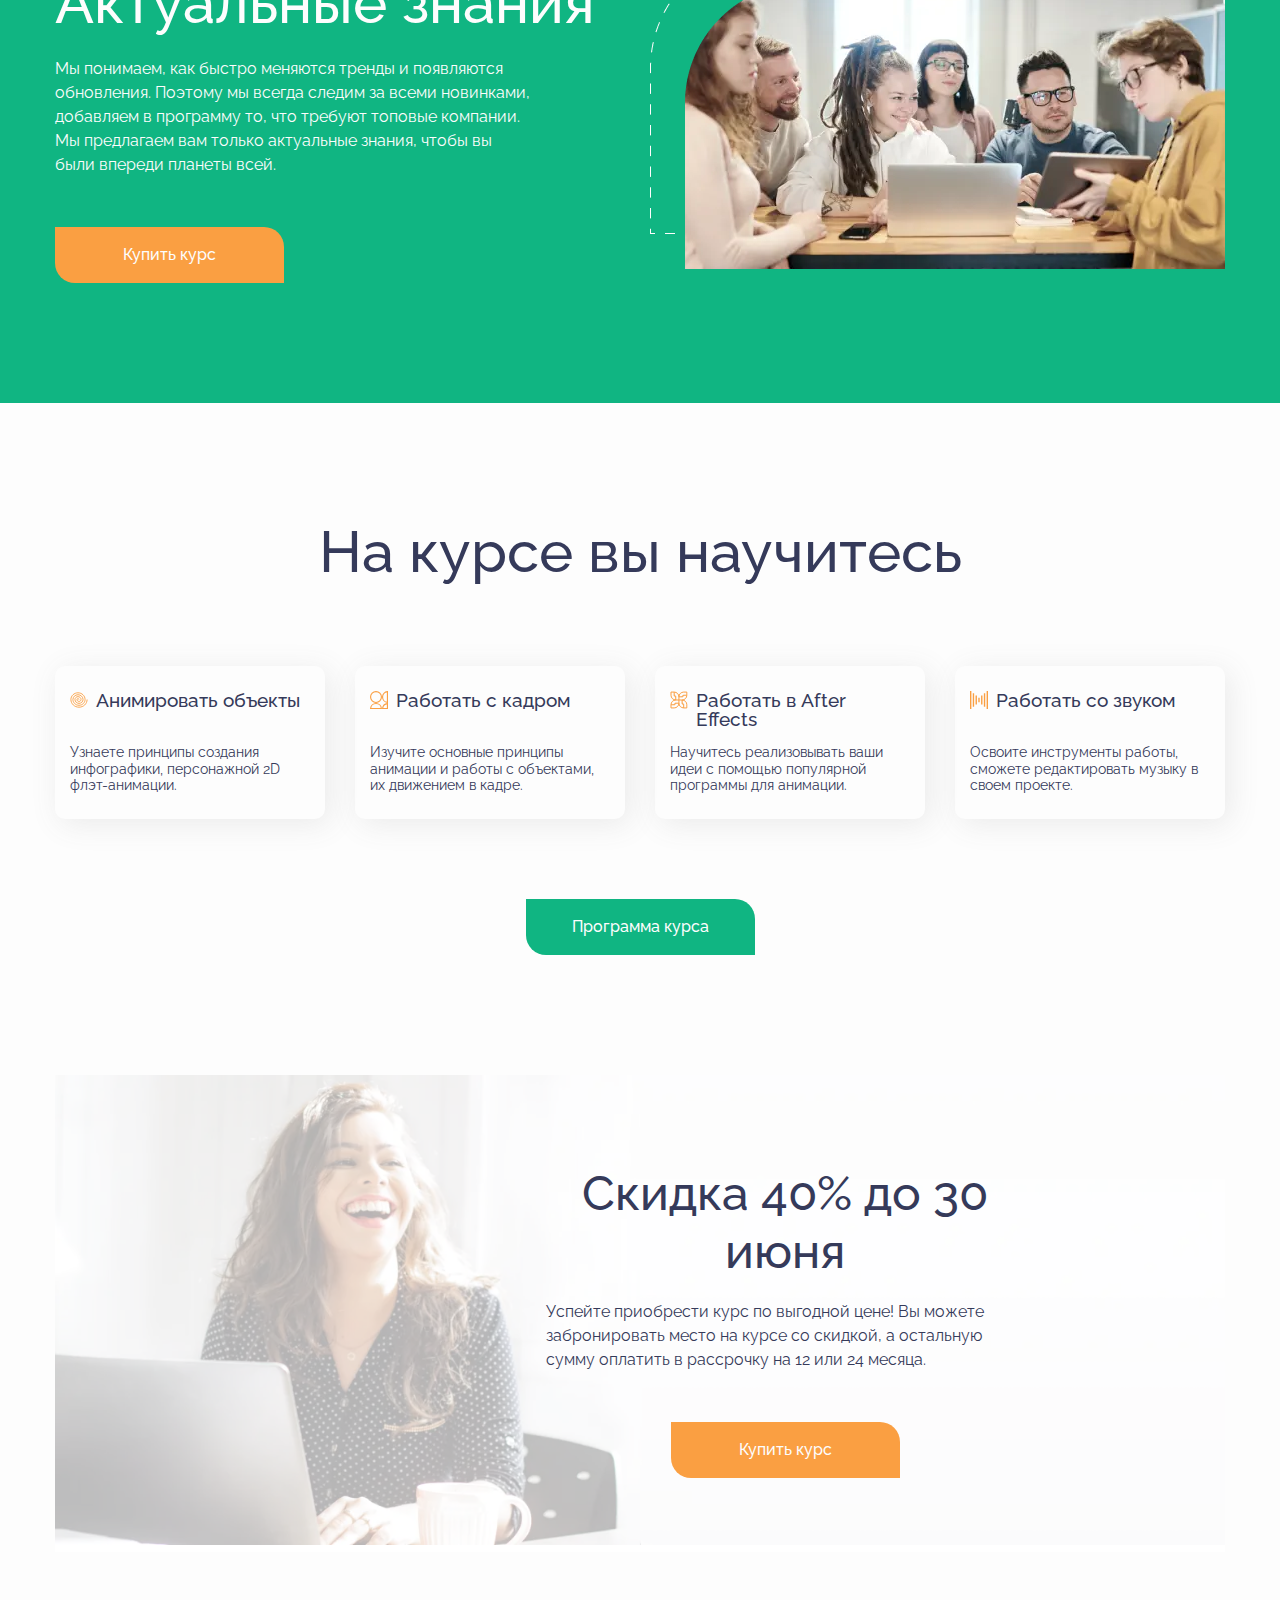
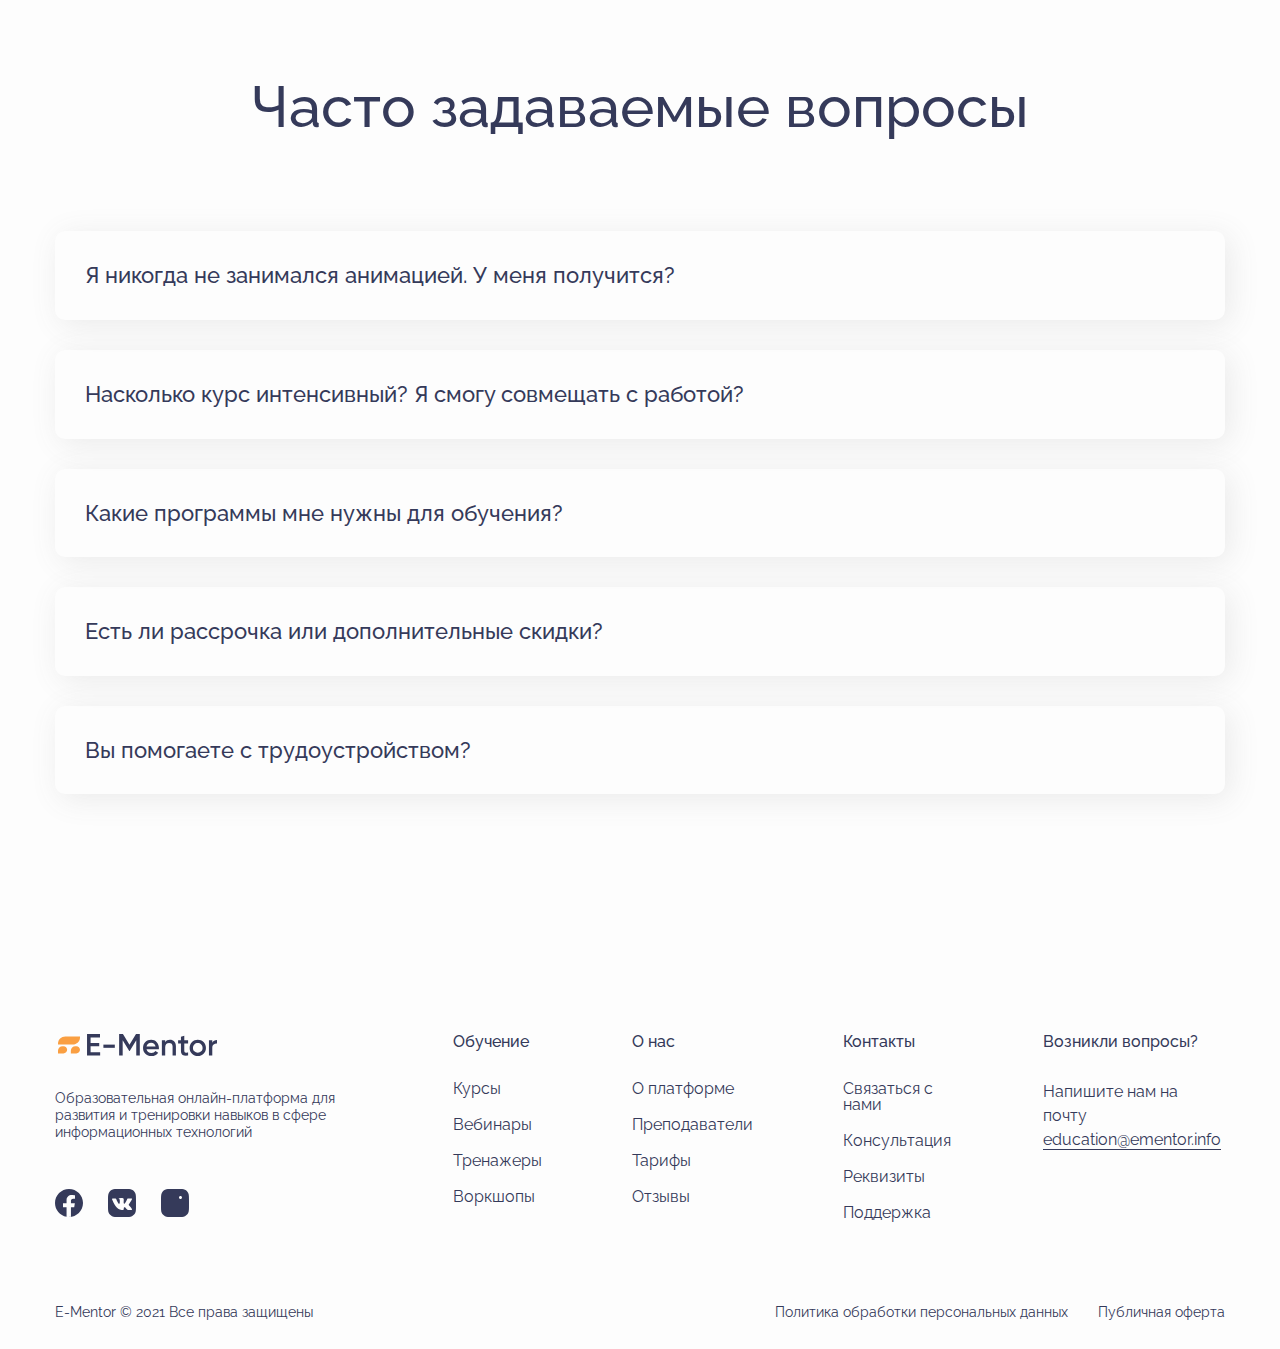
==== commit 6dabcfe8: "оптимізував картинки" ====
--- a/courses.html
+++ b/courses.html
@@ -7,7 +7,7 @@
     <meta name="viewport" content="width=device-width, initial-scale=1.0">
     <link rel="stylesheet" href="https://fonts.googleapis.com/css2?family=Raleway:wght@400;500&display=swap">
     <link rel="stylesheet"
-        href="https://cdnjs.cloudflare.com/ajax/libs/modern-normalize/1.1.0/modern-normalize.min.css" />
+        href="https://cdnjs.cloudflare.com/ajax/libs/modern-normalize/1.1.0/modern-normalize.min.css">
     <link rel="stylesheet" href="./css/main.min.css">
     <title>E-mentor</title>
 </head>
@@ -37,9 +37,40 @@
                         <li class="header-courses__item"><a href="#" class="header-courses__link">Контакты</a></li>
                     </ul>
                 </nav>
-                <svg class="header-courses__burger-icon">
+                <svg class="header__burger-icon">
                     <use href='./icon/sprite.svg#icon-burger'></use>
                 </svg>
+                <div class="burger__menu">
+                    <div class="burger__container">
+                        <div class="burger__body">
+                            <div class="burger__wrapper-icon">
+                                <a href="./index.html" class="hero__logo-link">
+                                    <svg class="hero__logo-icon">
+                                        <use href="./icon/sprite.svg#icon-logo"></use>
+                                    </svg>
+                                    <svg class="header-courses__logo-text">
+                                        <use href="./icon/sprite.svg#icon-e-mentor"></use>
+                                    </svg>
+                                </a>
+                                <svg class="header__burger-cross">
+                                    <use href='./icon/sprite.svg#icon-cross'></use>
+                                </svg>
+                            </div>
+                            <nav class="burger__nav">
+                                <ul class="burger__list">
+                                    <li class="burger__item"><a href="#" class="burger__link">О нас</a></li>
+                                    <li class="burger__item"><a href="./index.html" class="burger__link">Платформа</a></li>
+                                    <li class="burger__item"><a href="./courses.html" class="burger__link">Курсы</a>
+                                    </li>
+                                    <li class="burger__item"><a href="#" class="burger__link">Лекции</a></li>
+                                    <li class="burger__item"><a href="#" class="burger__link">Тарифы</a></li>
+                                    <li class="burger__item"><a href="#" class="burger__link">Блог</a></li>
+                                    <li class="burger__item"><a href="#" class="burger__link">Контакты</a></li>
+                                </ul>
+                            </nav>
+                        </div>
+                    </div>
+                </div>
             </div>
         </div>
     </header>
@@ -50,7 +81,7 @@
                 <h1 class="courses__title">Практический курс по анимации
                     для начинающих motion-дизайнеров
                 </h1>
-                <img src="./img/animation/squde.jpg" alt="squde" class="courses__img">
+                <img src="./img/animation/squde.webp" alt="squde" class="courses__img">
                 <h2 class="courses__subtitle">Мечтаете оживлять статичные картинки и интерфейсы? Тогда этот курс для
                     вас!
                     На интенсивном 8-недельном курсе по анимации вы получите мощную базу.
@@ -98,8 +129,8 @@
         <section class="knoweledge">
             <div class="knoweledge__container container">
                 <div class="knoweledge__body">
-                    <img src="./img/knoweledge/people.png" alt="people" class="knoweledge__img">
-                    <img src="./img/knoweledge/dashline.png" alt="dashline" class="knoweledge__img-dashline">
+                    <img src="./img/knoweledge/people.webp" alt="people" class="knoweledge__img">
+                    <img src="./img/knoweledge/dashline.webp" alt="dashline" class="knoweledge__img-dashline">
                     <div class="knoweledge__content">
                         <h2 class="knoweledge__title">Актуальные знания</h2>
                         <p class="knoweledge__text">Мы понимаем, как быстро меняются тренды и появляются обновления.
@@ -168,7 +199,7 @@
         <section class="discount">
             <div class="discount__container container">
                 <div class="discount__wrapper-img">
-                    <img src="./img/discount/funnygirl.png" class="discount__img-bg">
+                    <img src="./img/discount/funnygirl.webp" alt="funnygirl" class="discount__img-bg">
                 </div>
                 <div class="discount__content">
                     <h2 class="discount__title">Скидка 40% до 30 июня</h2>
@@ -353,10 +384,13 @@
                 </a>
                 <a href="#" class="footer__bottom-link">
                     <p class="footer__bottom-public">Публичная оферта</p>
-            </div></a>
+                </a>
+            </div>
         </div>
     </footer>
 
+
+    <script type="module" src="./js/burger.js"></script>
 </body>
 
 </html>--- a/css/main.min.css
+++ b/css/main.min.css
@@ -1 +1 @@
-h1,h2,h3,h4,h5,h6,p{margin:0;padding:0}ul{list-style:none;padding:0;margin:0}a{text-decoration:none;padding:0;margin:0}button:active,button:focus{outline:none}.header__link:active,.header__link:focus{outline:none}.header-courses__link:active,.header-courses__link:focus{outline:none}body{font-family:"Raleway";font-size:16px;font-weight:400;background-color:#fdfdfd;color:#353a5a;line-height:1.5}.container{max-width:1200px;margin:0 auto;padding-left:15px;padding-right:15px;padding-top:120px;padding-bottom:120px}.button-orange{font-family:"Raleway";font-size:16px;font-weight:500;line-height:1;color:#fdfdfd;background-color:#fa9f42;border-radius:0px 20px;border:#fa9f42;cursor:pointer}.button-orange:hover,.button-orange:focus{background:rgba(0,0,0,0);color:#fdfdfd;box-shadow:inset 0 0 0 3px #fa9f42;transition:box-shadow 250ms cubic-bezier(0.4, 0, 0.2, 1)}.button-green{font-family:"Raleway";font-size:16px;font-weight:500;line-height:1;color:#fdfdfd;background-color:#10b582;border-radius:0px 20px;border:#10b582;cursor:pointer}.button-green:hover,.button-green:focus{background:rgba(0,0,0,0);color:#353a5a;box-shadow:inset 0 0 0 3px #10b582;transition:box-shadow 250ms cubic-bezier(0.4, 0, 0.2, 1)}.active{padding-bottom:8px;border-bottom:2px dashed #fa9f42}.header{background-color:#10b582}.header__body{display:flex;align-items:center;column-gap:80px;padding:40px 0px 40px 0px}.header__container{padding-top:0px;padding-bottom:0px}.header__nav{margin-left:auto}.header__list{display:flex;justify-content:center;column-gap:40px}.header__link{color:#fdfdfd;font-weight:500;line-height:1}.header__link:hover,.header__link:focus{padding-bottom:8px;border-bottom:2px dashed #fa9f42}.header__burger-icon{display:none;width:40px;height:40px;fill:#fdfdfd}@media screen and (max-width: 991.98px){.header__body{column-gap:30px;padding:20px 0px 20px 0px}.header__list{column-gap:20px}}@media screen and (max-width: 767.98px){.header__body{justify-content:space-around}.header__nav{display:none}.header__burger-icon{display:block}}.header-courses__container{padding-top:0px;padding-bottom:0px}.header-courses__body{display:flex;align-items:center;padding-top:40px;padding-bottom:40px}.header-courses__logo-link{display:flex;align-items:center}.header-courses__logo-icon{width:28px;height:30px}.header-courses__logo-text{padding-left:10px;width:130px;height:22px;fill:#353a5a}.header-courses__nav{margin-left:auto}.header-courses__list{display:flex;justify-content:center;column-gap:40px}.header-courses__link{color:#353a5a;font-weight:500;line-height:1}.header-courses__link:hover,.header-courses__link:focus{padding-bottom:8px;border-bottom:2px dashed #fa9f42}.header-courses__burger-icon{display:none;width:40px;height:40px;fill:#353a5a}@media screen and (max-width: 991.98px){.header-courses__body{column-gap:30px;padding:20px 0px 20px 0px}.header-courses__list{column-gap:20px}}@media screen and (max-width: 767.98px){.header-courses__body{justify-content:space-around}.header-courses__nav{display:none}.header-courses__burger-icon{display:block}}.hero{background-color:#10b582}.hero__container{padding-top:90px}.hero__body{display:flex}.hero__social{margin-bottom:104px}.hero__items{margin-bottom:30px}.hero__items:last-child{margin-bottom:0px}.hero__link{position:relative}.hero__icon{display:block;width:22px;height:22px;fill:#fdfdfd}.hero__box-img-bottom{position:relative}.hero__img-bottom{position:relative;z-index:1000}.hero__img-dashlinedown{position:absolute;z-index:10;top:-30px;right:-30px;width:240px;height:300px}.hero__content{width:542px;margin:0 auto;text-align:center}.hero__box-logo{display:flex;justify-content:center;align-items:center;margin-top:92px;margin-bottom:40px}.hero__logo-link{display:flex;align-items:center}.hero__logo-icon{width:28px;height:30px}.hero__logo-text{padding-left:10px;width:130px;height:22px;fill:#fdfdfd}.hero__title{font-size:58px;font-weight:500;line-height:1.2;color:#fdfdfd;margin-bottom:20px}.hero__subtitle{color:#fdfdfd;margin-bottom:50px}.hero__button{padding:20px 47px}.hero__box-right{position:relative;padding-top:30px}.hero__img-top{margin-bottom:101px;position:relative;z-index:100}.hero__img-dashline-top{position:absolute;z-index:10;width:240px;height:300px;top:0px;right:30px}.hero__navigation{position:relative;right:-165px;bottom:0;display:flex;align-items:center;gap:15px;background-color:inherit;border:inherit;font-size:14px;line-height:1;color:#fdfdfd;transform:rotate(-90deg);cursor:pointer}.hero__arrow{width:16px;height:20px;transform:rotate(90deg)}@media screen and (max-width: 1199.98px){.hero__content{padding:0px 15px}.hero__title{font-size:48px}}@media screen and (max-width: 991.98px){.hero__container{padding-top:30px}.hero__box-img-bottom{display:none}.hero__box-right{display:none}.hero__title{font-size:38px}}@media screen and (max-width: 767.98px){.hero__container{padding-bottom:60px}.hero__title{font-size:28px}.hero__subtitle{margin-bottom:20px}}@media screen and (max-width: 479.98px){.hero__container{padding-bottom:30px}.hero__social{display:none}}.ourstatistic__list{display:flex;gap:30px}.ourstatistic__item{text-align:center}.ourstatistic__title{margin-bottom:15px;font-size:58px;font-weight:500;line-height:1;color:#10b582}.ourstatistic__subtitle{width:274px;font-size:14px;line-height:1.2}@media screen and (max-width: 1199.98px){.ourstatistic__list{justify-content:center;flex-wrap:wrap}.ourstatistic__title{font-size:48px}}@media screen and (max-width: 991.98px){.ourstatistic__container{padding-top:60px;padding-bottom:60px}.ourstatistic__title{font-size:38px}}@media screen and (max-width: 767.98px){.ourstatistic__container{padding-top:30px;padding-bottom:30px}.ourstatistic__list{gap:15px}.ourstatistic__title{font-size:28px}}.study__body{display:flex}.study__content{width:48%;margin-right:100px}.study__title{margin-bottom:20px;font-size:58px;font-weight:500;line-height:1}.study__text-more{margin-bottom:20px}.study__text-little{margin-bottom:50px}.study__button{padding:20px 38px}.study__foto-list{display:flex;gap:30px;flex-wrap:wrap;width:55%}.study__item{width:170px}.study__subtitle{font-size:14px;line-height:1.2;text-align:center;margin-top:15px}@media screen and (max-width: 1199.98px){.study__title{font-size:48px}}@media screen and (max-width: 991.98px){.study__container{padding-top:60px;padding-bottom:60px}.study__content{margin-right:50px}.study__title{font-size:38px}.study__text-little{margin-bottom:20px}.study__foto-list{gap:15px}}@media screen and (max-width: 767.98px){.study__container{padding-top:30px;padding-bottom:30px}.study__body{flex-direction:column}.study__content{display:flex;flex-direction:column;align-items:center;justify-content:center;width:100%;margin-bottom:20px}.study__title{font-size:28px}.study__foto-list{justify-content:center;width:100%}}.choise{background-color:#10b582}.choise__body{display:flex;position:relative}.choise__img{position:relative;z-index:100;max-width:100%;max-height:100%;object-fit:contain;margin-top:30px}.choise__img-dashline{position:absolute;z-index:10;width:470px;height:332px;top:0px;left:30px}.choise__content{margin-left:130px;color:#fdfdfd}.choise__title{font-size:58px;font-weight:500;line-height:1.2;margin-bottom:20px}.choise__text{margin-bottom:50px}.choise__button{padding:20px 74px}@media screen and (max-width: 1199.98px){.choise__title{font-size:48px}.choise__content{margin-left:60px}}@media screen and (max-width: 991.98px){.choise__container{padding-top:60px;padding-bottom:60px}.choise__body{flex-direction:column-reverse}.choise__content{display:flex;justify-content:center;align-items:center;flex-direction:column;margin-left:0px;margin-bottom:20px}.choise__title{font-size:38px}.choise__text{margin-bottom:20px}.choise__img-dashline{display:none}.choise__img{margin-top:0px}}@media screen and (max-width: 767.98px){.choise__container{padding-top:30px;padding-bottom:30px}.choise__title{font-size:28px}}.popular__title{margin-bottom:60px;font-size:58px;font-weight:500;line-height:1;text-align:center}.popular__list{display:flex;gap:30px;margin-bottom:60px}.popular__item{max-width:270px;padding:20px;border-radius:10px;box-shadow:5px 5px 30px 0px rgba(101,101,101,.12);transition:box-shadow 300ms cubic-bezier(0.4, 0, 0.2, 1)}.popular__item:hover{box-shadow:5px 5px 30px 0px rgba(101,101,101,.4)}.popular__img{max-width:100%;max-height:100%;object-fit:contain}.popular__subtitle{margin-top:15px;font-weight:500}.popular__box-button{text-align:center}.popular__button{padding:20px 74px}@media screen and (max-width: 1199.98px){.popular__list{flex-wrap:wrap;justify-content:center}.popular__title{font-size:48px;margin-bottom:30px}}@media screen and (max-width: 991.98px){.popular__container{padding-top:60px;padding-bottom:60px}.popular__title{font-size:38px}.popular__list{display:flex;gap:15px;margin-bottom:20px}}@media screen and (max-width: 767.98px){.popular__container{padding-top:30px;padding-bottom:30px}.popular__title{font-size:28px}.popular__img{max-width:100%;max-height:100%;object-fit:contain}}.join{position:relative}.join__wrapper-img{position:relative;max-width:100%;max-height:100%;object-fit:cover}.join__wrapper-img::after{content:"";position:absolute;display:block;top:0px;left:0px;width:100%;height:100%;background-color:rgba(255,255,255,0)}.join__img-bg{max-width:100%;max-height:100%;object-fit:cover}.join__container{padding-top:0px;padding-bottom:0px}.join__content{position:absolute;top:60px;right:20%;max-width:508px}.join__title{margin-bottom:20px;font-size:58px;font-weight:500;line-height:1.2}.join__subtitle{margin-bottom:50px}.join__button{padding:20px 56px}.join__button:hover,.join__button:focus{color:#353a5a}@media screen and (max-width: 1499.98px){.join__wrapper-img::after{background-color:rgba(255,255,255,.7)}.join__content{display:flex;flex-direction:column;align-items:center;padding-top:30px;padding-left:30px}.join__title{text-align:center;font-size:48px}}@media screen and (max-width: 1199.98px){.join__content{padding-top:0px;top:30px}}@media screen and (max-width: 991.98px){.join__container{padding-top:60px;padding-bottom:60px}.join__content{padding-top:30px;top:60px}.join__title{font-size:38px}.join__subtitle{margin-bottom:20px}}@media screen and (max-width: 767.98px){.join__container{padding-top:30px;padding-bottom:30px}.join__content{max-width:100%}.join__title{font-size:28px}}@media screen and (max-width: 719.98px){.join__wrapper-img{display:none}.join__content{position:relative;top:0px;right:0px;padding-top:0px;padding-left:0px}}.footer__container{padding-bottom:30px}.footer__body{display:flex;justify-content:center;margin-bottom:80px}.footer__content{margin-right:100px}.footer__logo{margin-bottom:27px}.footer__icon-logo{width:28px;height:22px}.footer__icon-text{width:130px;height:22px;fill:#353a5a}.footer__text{margin-bottom:47px;font-size:14px;line-height:1.2}.footer__social{display:flex;column-gap:25px}.footer__item-icon{width:28px;height:30px;fill:#353a5a}.footer__list{display:flex;margin-right:68px;column-gap:90px}.footer__list-item{display:flex;flex-direction:column;row-gap:20px}.last{width:132px}.footer__list-title{margin-bottom:11px;font-size:16px;font-weight:500;line-height:1}.footer__list-link:hover{text-decoration:underline}.footer__list-subtitle{font-size:16px;font-weight:400;line-height:16px;color:#353a5a}.footer__questions-title{margin-bottom:30px;width:182px;font-size:16px;font-weight:500;line-height:1}.footer__questions-link{font-size:16px;font-weight:400;line-height:16px;color:#353a5a;border-bottom:1px solid #353a5a}.footer__bottom{display:flex;font-size:14px;line-height:1}.footer__bottom-copy{margin-right:auto}.footer__bottom-link{color:#353a5a}.footer__bottom-policy{margin-right:30px}@media screen and (max-width: 1199.98px){.footer__content{margin-right:50px}.footer__list{margin-right:40px;column-gap:45px}}@media screen and (max-width: 991.98px){.footer__container{padding-top:60px}.footer__body{flex-wrap:wrap;justify-content:flex-start;row-gap:40px}.footer__logo{margin-bottom:15px}.footer__text{margin-bottom:20px}.footer__questions-title{margin-bottom:15px}}@media screen and (max-width: 767.98px){.footer__container{padding-top:30px}.footer__body{margin-bottom:40px}.footer__bottom{flex-wrap:wrap;gap:20px}}@media screen and (max-width: 479.98px){.footer__list{flex-wrap:wrap;margin-right:0px;gap:30px}}.courses__container{padding-top:70px;padding-bottom:80px}.courses__title{margin-bottom:40px;font-size:58px;font-weight:500;line-height:1.2}.courses__img{width:100%;height:100%;object-fit:contain;margin-bottom:40px}.courses__subtitle{margin-bottom:25px}.courses__text-first{margin-bottom:15px}.courses__text-second{margin-bottom:15px}@media screen and (max-width: 1199.98px){.courses__title{font-size:48px}}@media screen and (max-width: 991.98px){.courses__container{padding-top:60px;padding-bottom:60px}.courses__title{font-size:38px;margin-bottom:20px}.courses__img{margin-bottom:20px}}@media screen and (max-width: 767.98px){.courses__container{padding-top:30px;padding-bottom:30px}.courses__title{font-size:28px}}@media screen and (max-width: 399.98px){.courses__img{display:none}}.statistic__container{padding-top:0px}.statistic__list{display:flex;gap:30px}.statistic__item{text-align:center}.statistic__title{margin-bottom:15px;font-size:58px;font-weight:500;line-height:1;color:#10b582}.statistic__subtitle{max-width:274px;font-size:14px;line-height:1.2}@media screen and (max-width: 1199.98px){.statistic__title{font-size:48px}}@media screen and (max-width: 991.98px){.statistic__container{padding-bottom:60px}.statistic__list{flex-wrap:wrap;justify-content:center;gap:15px}.statistic__title{font-size:38px}}@media screen and (max-width: 767.98px){.statistic__container{padding-bottom:30px}.statistic__title{font-size:28px}}.knoweledge{background-color:#10b582}.knoweledge__body{display:flex;flex-direction:row-reverse;justify-content:center;align-items:center;position:relative}.knoweledge__img{position:relative;z-index:100;max-width:100%;max-height:100%;object-fit:contain}.knoweledge__img-dashline{position:absolute;z-index:10;width:540px;height:286px;top:-20px;right:35px}.knoweledge__content{margin-right:90px;color:#fdfdfd}.knoweledge__title{margin-bottom:20px;font-size:58px;font-weight:500;line-height:1.2}.knoweledge__text{margin-bottom:50px;max-width:478px}.knoweledge__button{padding:20px 68px}@media screen and (max-width: 1199.98px){.knoweledge__title{font-size:48px}.knoweledge__content{margin-right:40px}}@media screen and (max-width: 991.98px){.knoweledge__container{padding-top:60px;padding-bottom:60px}.knoweledge__body{flex-direction:column-reverse}.knoweledge__content{display:flex;flex-direction:column;justify-content:center;align-items:center;margin-right:0px}.knoweledge__title{font-size:38px}.knoweledge__text{margin-bottom:20px}.knoweledge__img{margin-top:20px}.knoweledge__img-dashline{display:none}}@media screen and (max-width: 767.98px){.knoweledge__container{padding-top:30px;padding-bottom:30px}.knoweledge__title{font-size:28px}}.oncourses__title{margin-bottom:85px;font-size:58px;font-weight:500;line-height:1;text-align:center}.oncourses__list{margin-bottom:80px;display:flex;column-gap:30px}.oncourses__item{min-height:100%;display:flex;flex-direction:column;padding:25px 15px;max-width:270px;box-shadow:5px 5px 30px rgba(101,101,101,.12);border-radius:10px;transition:box-shadow 300ms cubic-bezier(0.4, 0, 0.2, 1)}.oncourses__item:hover{box-shadow:5px 5px 30px 0px rgba(101,101,101,.4)}.oncourses__box-icon{display:flex;flex:1 1 auto}.oncourses__icon{width:18px;height:18px}.oncourses__list-title{margin-bottom:15px;margin-left:8px;font-weight:500;line-height:1}.oncourses__subtitle{font-size:14px;line-height:1.2}.oncourses__box-button{text-align:center}.oncourses__button{padding:20px 46px;font-weight:500;line-height:1}@media screen and (max-width: 1199.98px){.oncourses__title{font-size:48px}}@media screen and (max-width: 991.98px){.oncourses__container{padding-top:60px;padding-bottom:60px}.oncourses__title{font-size:38px;margin-bottom:40px}.oncourses__list{justify-content:center;flex-wrap:wrap;gap:15px;margin-bottom:40px}}@media screen and (max-width: 767.98px){.oncourses__container{padding-top:30px;padding-bottom:30px}.oncourses__title{font-size:28px;margin-bottom:20px}.oncourses__list{margin-bottom:20px}}.discount{position:relative}.discount__wrapper-img{position:relative;max-width:100%;max-height:100%;object-fit:cover}.discount__wrapper-img::after{content:"";position:absolute;display:block;top:0px;left:0px;width:100%;height:100%;background-color:rgba(255,255,255,0)}.discount__img-bg{max-width:100%;max-height:100%;object-fit:cover}.discount__container{padding-top:0px;padding-bottom:0px}.discount__content{position:absolute;top:60px;right:20%;max-width:508px}.discount__title{margin-bottom:20px;font-size:58px;font-weight:500;line-height:1.2}.discount__subtitle{margin-bottom:50px}.discount__button{padding:20px 68px}.discount__button:hover,.discount__button:focus{color:#353a5a}@media screen and (max-width: 1499.98px){.discount__wrapper-img::after{background-color:rgba(255,255,255,.7)}.discount__content{display:flex;flex-direction:column;align-items:center;padding-top:30px;padding-left:30px}.discount__title{text-align:center;font-size:48px}}@media screen and (max-width: 1199.98px){.discount__content{padding-top:0px;top:30px}}@media screen and (max-width: 991.98px){.discount__container{padding-top:60px;padding-bottom:60px}.discount__content{padding-top:30px;top:60px}.discount__title{font-size:38px}.discount__subtitle{margin-bottom:20px}}@media screen and (max-width: 767.98px){.discount__container{padding-top:30px;padding-bottom:30px}.discount__content{max-width:100%;padding-top:0px}.discount__title{font-size:28px}}@media screen and (max-width: 719.98px){.discount__wrapper-img{display:none}.discount__content{position:relative;top:0px;right:0px;padding-top:0px;padding-left:0px}}.faq__title{margin-bottom:90px;font-size:58px;font-weight:500;line-height:1.2;text-align:center}.faq__item{margin-bottom:30px;box-shadow:5px 5px 30px rgba(101,101,101,.12);border-radius:10px;transition:box-shadow 300ms cubic-bezier(0.4, 0, 0.2, 1)}.faq__item:last-child{margin-bottom:0px}.faq__item:hover{box-shadow:5px 5px 30px 0px rgba(101,101,101,.4)}details{display:block}summary{display:inline-block;cursor:pointer;position:relative}details[open]>summary::before{background:url("../icon/close.svg");transform:scale(1, -1)}summary~*{padding:0 1em 0 1em}details[open] summary~*{animation:sweep .5s ease-in-out}@keyframes sweep{0%{opacity:0}100%{opacity:1}}.faq__subtitle{padding:30px;max-width:720px;font-size:22px;font-weight:500;line-height:1.3}.faq__text{padding:30px;line-height:1.3}@media screen and (max-width: 1199.98px){.faq__title{font-size:48px}}@media screen and (max-width: 991.98px){.faq__container{padding-top:60px;padding-bottom:60px}.faq__title{font-size:38px;margin-bottom:40px}.faq__item{margin-bottom:15px}}@media screen and (max-width: 767.98px){.faq__container{padding-top:30px;padding-bottom:30px}.faq__title{font-size:28px;margin-bottom:20px}.faq__subtitle{padding:15px}.faq__text{padding:15px}}/*# sourceMappingURL=main.min.css.map */+h1,h2,h3,h4,h5,h6,p{margin:0;padding:0}ul{list-style:none;padding:0;margin:0}a{text-decoration:none;padding:0;margin:0}button:active,button:focus{outline:none}.header__link:active,.header__link:focus{outline:none}.header-courses__link:active,.header-courses__link:focus{outline:none}body{font-family:"Raleway";font-size:16px;font-weight:400;background-color:#fdfdfd;color:#353a5a;line-height:1.5}.container{max-width:1200px;margin:0 auto;padding-left:15px;padding-right:15px;padding-top:120px;padding-bottom:120px}.button-orange{font-family:"Raleway";font-size:16px;font-weight:500;line-height:1;color:#fdfdfd;background-color:#fa9f42;border-radius:0px 20px;border:#fa9f42;cursor:pointer}.button-orange:hover,.button-orange:focus{background:rgba(0,0,0,0);color:#fdfdfd;box-shadow:inset 0 0 0 3px #fa9f42;transition:box-shadow 250ms cubic-bezier(0.4, 0, 0.2, 1)}.button-green{font-family:"Raleway";font-size:16px;font-weight:500;line-height:1;color:#fdfdfd;background-color:#10b582;border-radius:0px 20px;border:#10b582;cursor:pointer}.button-green:hover,.button-green:focus{background:rgba(0,0,0,0);color:#353a5a;box-shadow:inset 0 0 0 3px #10b582;transition:box-shadow 250ms cubic-bezier(0.4, 0, 0.2, 1)}.active{padding-bottom:8px;border-bottom:2px dashed #fa9f42}.hidden{overflow:hidden}.header{background-color:#10b582}.header__body{display:flex;align-items:center;column-gap:80px;padding:40px 0px 40px 0px}.header__container{padding-top:0px;padding-bottom:0px}.header__nav{margin-left:auto}.header__list{display:flex;justify-content:center;column-gap:40px}.header__link{color:#fdfdfd;font-weight:500;line-height:1}.header__link:hover,.header__link:focus{padding-bottom:8px;border-bottom:2px dashed #fa9f42}.header__burger-icon{display:none;width:40px;height:40px;fill:#353a5a}.header__burger-cross{margin-left:auto;width:40px;height:40px;fill:#353a5a}@media screen and (max-width: 991.98px){.header__body{column-gap:30px;padding:20px 0px 20px 0px}.header__list{column-gap:20px}}@media screen and (max-width: 767.98px){.header__body{justify-content:space-around}.header__nav{display:none}.header__burger-icon{display:block}}.header-courses__container{padding-top:0px;padding-bottom:0px}.header-courses__body{display:flex;align-items:center;justify-content:space-between;padding-top:40px;padding-bottom:40px}.header-courses__logo-link{display:flex;align-items:center}.header-courses__logo-icon{width:28px;height:30px}.header-courses__logo-text{padding-left:10px;width:130px;height:22px;fill:#353a5a}.header-courses__nav{margin-left:auto}.header-courses__list{display:flex;justify-content:center;column-gap:40px}.header-courses__link{color:#353a5a;font-weight:500;line-height:1}.header-courses__link:hover,.header-courses__link:focus{padding-bottom:8px;border-bottom:2px dashed #fa9f42}.header__burger-icon{display:none;width:40px;height:40px;fill:#353a5a}@media screen and (max-width: 991.98px){.header-courses__body{column-gap:30px;padding:20px 0px 20px 0px}.header-courses__list{column-gap:20px}}@media screen and (max-width: 767.98px){.header-courses__nav{display:none}.header__burger-icon{display:block}}.hero{background-color:#10b582}.hero__container{padding-top:90px}.hero__body{display:flex}.hero__social{margin-bottom:104px}.hero__items{margin-bottom:30px}.hero__items:last-child{margin-bottom:0px}.hero__link{position:relative}.hero__icon{display:block;width:22px;height:22px;fill:#fdfdfd}.hero__box-img-bottom{position:relative}.hero__img-bottom{position:relative;z-index:1000}.hero__img-dashlinedown{position:absolute;z-index:10;top:-30px;right:-30px;width:240px;height:300px}.hero__content{width:542px;margin:0 auto;text-align:center}.hero__box-logo{display:flex;justify-content:center;align-items:center;margin-top:92px;margin-bottom:40px}.hero__logo-link{display:flex;align-items:center}.hero__logo-icon{width:28px;height:30px}.hero__logo-text{padding-left:10px;width:130px;height:22px;fill:#fdfdfd}.hero__title{font-size:58px;font-weight:500;line-height:1.2;color:#fdfdfd;margin-bottom:20px}.hero__subtitle{color:#fdfdfd;margin-bottom:50px}.hero__button{padding:20px 47px}.hero__box-right{position:relative;padding-top:30px}.hero__img-top{margin-bottom:101px;position:relative;z-index:100}.hero__img-dashline-top{position:absolute;z-index:10;width:240px;height:300px;top:0px;right:30px}.hero__navigation{position:relative;right:-165px;bottom:0;display:flex;align-items:center;gap:15px;background-color:inherit;border:inherit;font-size:14px;line-height:1;color:#fdfdfd;transform:rotate(-90deg);cursor:pointer}.hero__arrow{width:16px;height:20px;transform:rotate(90deg)}@media screen and (max-width: 1199.98px){.hero__content{padding:0px 15px}.hero__title{font-size:48px}}@media screen and (max-width: 991.98px){.hero__container{padding-top:30px}.hero__box-img-bottom{display:none}.hero__box-right{display:none}.hero__title{font-size:38px}}@media screen and (max-width: 767.98px){.hero__container{padding-bottom:60px}.hero__title{font-size:28px}.hero__subtitle{margin-bottom:20px}}@media screen and (max-width: 479.98px){.hero__container{padding-bottom:30px}.hero__social{display:none}}.ourstatistic__list{display:flex;gap:30px}.ourstatistic__item{text-align:center}.ourstatistic__title{margin-bottom:15px;font-size:58px;font-weight:500;line-height:1;color:#10b582}.ourstatistic__subtitle{width:274px;font-size:14px;line-height:1.2}@media screen and (max-width: 1199.98px){.ourstatistic__list{justify-content:center;flex-wrap:wrap}.ourstatistic__title{font-size:48px}}@media screen and (max-width: 991.98px){.ourstatistic__container{padding-top:60px;padding-bottom:60px}.ourstatistic__title{font-size:38px}}@media screen and (max-width: 767.98px){.ourstatistic__container{padding-top:30px;padding-bottom:30px}.ourstatistic__list{gap:15px}.ourstatistic__title{font-size:28px}}.study__body{display:flex}.study__content{width:48%;margin-right:100px}.study__title{margin-bottom:20px;font-size:58px;font-weight:500;line-height:1}.study__text-more{margin-bottom:20px}.study__text-little{margin-bottom:50px}.study__button{padding:20px 38px}.study__foto-list{display:flex;gap:30px;flex-wrap:wrap;width:55%}.study__item{width:170px}.study__subtitle{font-size:14px;line-height:1.2;text-align:center;margin-top:15px}@media screen and (max-width: 1199.98px){.study__title{font-size:48px}}@media screen and (max-width: 991.98px){.study__container{padding-top:60px;padding-bottom:60px}.study__content{margin-right:50px}.study__title{font-size:38px}.study__text-little{margin-bottom:20px}.study__foto-list{gap:15px}}@media screen and (max-width: 767.98px){.study__container{padding-top:30px;padding-bottom:30px}.study__body{flex-direction:column}.study__content{display:flex;flex-direction:column;align-items:center;justify-content:center;width:100%;margin-bottom:20px}.study__title{font-size:28px}.study__foto-list{justify-content:center;width:100%}}.choise{background-color:#10b582}.choise__body{display:flex;position:relative}.choise__img{position:relative;z-index:100;max-width:100%;max-height:100%;object-fit:contain;margin-top:30px}.choise__img-dashline{position:absolute;z-index:10;width:470px;height:332px;top:0px;left:30px}.choise__content{margin-left:130px;color:#fdfdfd}.choise__title{font-size:58px;font-weight:500;line-height:1.2;margin-bottom:20px}.choise__text{margin-bottom:50px}.choise__button{padding:20px 74px}@media screen and (max-width: 1199.98px){.choise__title{font-size:48px}.choise__content{margin-left:60px}}@media screen and (max-width: 991.98px){.choise__container{padding-top:60px;padding-bottom:60px}.choise__body{flex-direction:column-reverse}.choise__content{display:flex;justify-content:center;align-items:center;flex-direction:column;margin-left:0px;margin-bottom:20px}.choise__title{font-size:38px}.choise__text{margin-bottom:20px}.choise__img-dashline{display:none}.choise__img{margin-top:0px}}@media screen and (max-width: 767.98px){.choise__container{padding-top:30px;padding-bottom:30px}.choise__title{font-size:28px}}.popular__title{margin-bottom:60px;font-size:58px;font-weight:500;line-height:1;text-align:center}.popular__list{display:flex;gap:30px;margin-bottom:60px}.popular__item{max-width:270px;padding:20px;border-radius:10px;box-shadow:5px 5px 30px 0px rgba(101,101,101,.12);transition:box-shadow 300ms cubic-bezier(0.4, 0, 0.2, 1)}.popular__item:hover{box-shadow:5px 5px 30px 0px rgba(101,101,101,.4)}.popular__img{max-width:100%;max-height:100%;object-fit:contain}.popular__subtitle{margin-top:15px;font-weight:500}.popular__box-button{text-align:center}.popular__button{padding:20px 74px}@media screen and (max-width: 1199.98px){.popular__list{flex-wrap:wrap;justify-content:center}.popular__title{font-size:48px;margin-bottom:30px}}@media screen and (max-width: 991.98px){.popular__container{padding-top:60px;padding-bottom:60px}.popular__title{font-size:38px}.popular__list{display:flex;gap:15px;margin-bottom:20px}}@media screen and (max-width: 767.98px){.popular__container{padding-top:30px;padding-bottom:30px}.popular__title{font-size:28px}.popular__img{max-width:100%;max-height:100%;object-fit:contain}}.join{position:relative}.join__wrapper-img{position:relative;max-width:100%;max-height:100%;object-fit:cover}.join__wrapper-img::after{content:"";position:absolute;display:block;top:0px;left:0px;width:100%;height:100%;background-color:rgba(255,255,255,0)}.join__img-bg{max-width:100%;max-height:100%;object-fit:cover}.join__container{padding-top:0px;padding-bottom:0px}.join__content{position:absolute;top:60px;right:20%;max-width:508px}.join__title{margin-bottom:20px;font-size:58px;font-weight:500;line-height:1.2}.join__subtitle{margin-bottom:50px}.join__button{padding:20px 56px}.join__button:hover,.join__button:focus{color:#353a5a}@media screen and (max-width: 1499.98px){.join__wrapper-img::after{background-color:rgba(255,255,255,.7)}.join__content{display:flex;flex-direction:column;align-items:center;padding-top:30px;padding-left:30px}.join__title{text-align:center;font-size:48px}}@media screen and (max-width: 1199.98px){.join__content{padding-top:0px;top:30px}}@media screen and (max-width: 991.98px){.join__container{padding-top:60px;padding-bottom:60px}.join__content{padding-top:30px;top:60px}.join__title{font-size:38px}.join__subtitle{margin-bottom:20px}}@media screen and (max-width: 767.98px){.join__container{padding-top:30px;padding-bottom:30px}.join__content{max-width:100%}.join__title{font-size:28px}}@media screen and (max-width: 719.98px){.join__wrapper-img{display:none}.join__content{position:relative;top:0px;right:0px;padding-top:0px;padding-left:0px}}.footer__container{padding-bottom:30px}.footer__body{display:flex;justify-content:center;margin-bottom:80px}.footer__content{margin-right:100px}.footer__logo{margin-bottom:27px}.footer__icon-logo{width:28px;height:22px}.footer__icon-text{width:130px;height:22px;fill:#353a5a}.footer__text{margin-bottom:47px;font-size:14px;line-height:1.2}.footer__social{display:flex;column-gap:25px}.footer__item-icon{width:28px;height:30px;fill:#353a5a}.footer__list{display:flex;margin-right:68px;column-gap:90px}.footer__list-item{display:flex;flex-direction:column;row-gap:20px}.last{width:132px}.footer__list-title{margin-bottom:11px;font-size:16px;font-weight:500;line-height:1}.footer__list-link:hover{text-decoration:underline}.footer__list-subtitle{font-size:16px;font-weight:400;line-height:16px;color:#353a5a}.footer__questions-title{margin-bottom:30px;width:182px;font-size:16px;font-weight:500;line-height:1}.footer__questions-link{font-size:16px;font-weight:400;line-height:16px;color:#353a5a;border-bottom:1px solid #353a5a}.footer__bottom{display:flex;font-size:14px;line-height:1}.footer__bottom-copy{margin-right:auto}.footer__bottom-link{color:#353a5a}.footer__bottom-policy{margin-right:30px}@media screen and (max-width: 1199.98px){.footer__content{margin-right:50px}.footer__list{margin-right:40px;column-gap:45px}}@media screen and (max-width: 991.98px){.footer__container{padding-top:60px}.footer__body{flex-wrap:wrap;justify-content:flex-start;row-gap:40px}.footer__logo{margin-bottom:15px}.footer__text{margin-bottom:20px}.footer__questions-title{margin-bottom:15px}}@media screen and (max-width: 767.98px){.footer__container{padding-top:30px}.footer__body{margin-bottom:40px}.footer__bottom{flex-wrap:wrap;gap:20px}}@media screen and (max-width: 479.98px){.footer__list{flex-wrap:wrap;margin-right:0px;gap:30px}}.courses__container{padding-top:70px;padding-bottom:80px}.courses__title{margin-bottom:40px;font-size:58px;font-weight:500;line-height:1.2}.courses__img{width:100%;height:100%;object-fit:contain;margin-bottom:40px}.courses__subtitle{margin-bottom:25px}.courses__text-first{margin-bottom:15px}.courses__text-second{margin-bottom:15px}@media screen and (max-width: 1199.98px){.courses__title{font-size:48px}}@media screen and (max-width: 991.98px){.courses__container{padding-top:60px;padding-bottom:60px}.courses__title{font-size:38px;margin-bottom:20px}.courses__img{margin-bottom:20px}}@media screen and (max-width: 767.98px){.courses__container{padding-top:30px;padding-bottom:30px}.courses__title{font-size:28px}}@media screen and (max-width: 399.98px){.courses__img{display:none}}.statistic__container{padding-top:0px}.statistic__list{display:flex;gap:30px}.statistic__item{text-align:center}.statistic__title{margin-bottom:15px;font-size:58px;font-weight:500;line-height:1;color:#10b582}.statistic__subtitle{max-width:274px;font-size:14px;line-height:1.2}@media screen and (max-width: 1199.98px){.statistic__title{font-size:48px}}@media screen and (max-width: 991.98px){.statistic__container{padding-bottom:60px}.statistic__list{flex-wrap:wrap;justify-content:center;gap:15px}.statistic__title{font-size:38px}}@media screen and (max-width: 767.98px){.statistic__container{padding-bottom:30px}.statistic__title{font-size:28px}}.knoweledge{background-color:#10b582}.knoweledge__body{display:flex;flex-direction:row-reverse;justify-content:center;align-items:center;position:relative}.knoweledge__img{position:relative;z-index:100;max-width:100%;max-height:100%;object-fit:contain}.knoweledge__img-dashline{position:absolute;z-index:10;width:540px;height:286px;top:-20px;right:35px}.knoweledge__content{margin-right:90px;color:#fdfdfd}.knoweledge__title{margin-bottom:20px;font-size:58px;font-weight:500;line-height:1.2}.knoweledge__text{margin-bottom:50px;max-width:478px}.knoweledge__button{padding:20px 68px}@media screen and (max-width: 1199.98px){.knoweledge__title{font-size:48px}.knoweledge__content{margin-right:40px}}@media screen and (max-width: 991.98px){.knoweledge__container{padding-top:60px;padding-bottom:60px}.knoweledge__body{flex-direction:column-reverse}.knoweledge__content{display:flex;flex-direction:column;justify-content:center;align-items:center;margin-right:0px}.knoweledge__title{font-size:38px}.knoweledge__text{margin-bottom:20px}.knoweledge__img{margin-top:20px}.knoweledge__img-dashline{display:none}}@media screen and (max-width: 767.98px){.knoweledge__container{padding-top:30px;padding-bottom:30px}.knoweledge__title{font-size:28px}}.oncourses__title{margin-bottom:85px;font-size:58px;font-weight:500;line-height:1;text-align:center}.oncourses__list{margin-bottom:80px;display:flex;column-gap:30px}.oncourses__item{min-height:100%;display:flex;flex-direction:column;padding:25px 15px;max-width:270px;box-shadow:5px 5px 30px rgba(101,101,101,.12);border-radius:10px;transition:box-shadow 300ms cubic-bezier(0.4, 0, 0.2, 1)}.oncourses__item:hover{box-shadow:5px 5px 30px 0px rgba(101,101,101,.4)}.oncourses__box-icon{display:flex;flex:1 1 auto}.oncourses__icon{width:18px;height:18px}.oncourses__list-title{margin-bottom:15px;margin-left:8px;font-weight:500;line-height:1}.oncourses__subtitle{font-size:14px;line-height:1.2}.oncourses__box-button{text-align:center}.oncourses__button{padding:20px 46px;font-weight:500;line-height:1}@media screen and (max-width: 1199.98px){.oncourses__title{font-size:48px}}@media screen and (max-width: 991.98px){.oncourses__container{padding-top:60px;padding-bottom:60px}.oncourses__title{font-size:38px;margin-bottom:40px}.oncourses__list{justify-content:center;flex-wrap:wrap;gap:15px;margin-bottom:40px}}@media screen and (max-width: 767.98px){.oncourses__container{padding-top:30px;padding-bottom:30px}.oncourses__title{font-size:28px;margin-bottom:20px}.oncourses__list{margin-bottom:20px}}.discount{position:relative}.discount__wrapper-img{position:relative;max-width:100%;max-height:100%;object-fit:cover}.discount__wrapper-img::after{content:"";position:absolute;display:block;top:0px;left:0px;width:100%;height:100%;background-color:rgba(255,255,255,0)}.discount__img-bg{max-width:100%;max-height:100%;object-fit:cover}.discount__container{padding-top:0px;padding-bottom:0px}.discount__content{position:absolute;top:60px;right:20%;max-width:508px}.discount__title{margin-bottom:20px;font-size:58px;font-weight:500;line-height:1.2}.discount__subtitle{margin-bottom:50px}.discount__button{padding:20px 68px}.discount__button:hover,.discount__button:focus{color:#353a5a}@media screen and (max-width: 1499.98px){.discount__wrapper-img::after{background-color:rgba(255,255,255,.7)}.discount__content{display:flex;flex-direction:column;align-items:center;padding-top:30px;padding-left:30px}.discount__title{text-align:center;font-size:48px}}@media screen and (max-width: 1199.98px){.discount__content{padding-top:0px;top:30px}}@media screen and (max-width: 991.98px){.discount__container{padding-top:60px;padding-bottom:60px}.discount__content{padding-top:30px;top:60px}.discount__title{font-size:38px}.discount__subtitle{margin-bottom:20px}}@media screen and (max-width: 767.98px){.discount__container{padding-top:30px;padding-bottom:30px}.discount__content{max-width:100%;padding-top:0px}.discount__title{font-size:28px}}@media screen and (max-width: 719.98px){.discount__wrapper-img{display:none}.discount__content{position:relative;top:0px;right:0px;padding-top:0px;padding-left:0px}}.faq__title{margin-bottom:90px;font-size:58px;font-weight:500;line-height:1.2;text-align:center}.faq__item{margin-bottom:30px;box-shadow:5px 5px 30px rgba(101,101,101,.12);border-radius:10px;transition:box-shadow 300ms cubic-bezier(0.4, 0, 0.2, 1)}.faq__item:last-child{margin-bottom:0px}.faq__item:hover{box-shadow:5px 5px 30px 0px rgba(101,101,101,.4)}details{display:block}summary{display:inline-block;cursor:pointer;position:relative}details[open]>summary::before{background:url("../icon/close.svg");transform:scale(1, -1)}summary~*{padding:0 1em 0 1em}details[open] summary~*{animation:sweep .5s ease-in-out}@keyframes sweep{0%{opacity:0}100%{opacity:1}}.faq__subtitle{padding:30px;max-width:720px;font-size:22px;font-weight:500;line-height:1.3}.faq__text{padding:30px;line-height:1.3}@media screen and (max-width: 1199.98px){.faq__title{font-size:48px}}@media screen and (max-width: 991.98px){.faq__container{padding-top:60px;padding-bottom:60px}.faq__title{font-size:38px;margin-bottom:40px}.faq__item{margin-bottom:15px}}@media screen and (max-width: 767.98px){.faq__container{padding-top:30px;padding-bottom:30px}.faq__title{font-size:28px;margin-bottom:20px}.faq__subtitle{padding:15px}.faq__text{padding:15px}}.burger__menu{display:none}.burger__container{position:fixed;top:0px;left:0;z-index:20;width:100%;height:100%;overflow:auto;padding:20px 15px 40px 15px;background-color:#10b582}.burger__body{display:flex;flex-direction:column;align-items:center;row-gap:40px}.burger__wrapper-icon{display:flex;align-items:center;justify-content:center;width:100%}.burger__nav{width:100%}.burger__list{display:flex;flex-direction:column;gap:30px}.burger__item{align-self:flex-end}.burger__link{font-size:24px;font-weight:500;line-height:1;color:#fdfdfd}.burger__link:hover,.burger__link:focus{padding-bottom:8px;border-bottom:2px dashed #fa9f42}.active__burger{display:block}/*# sourceMappingURL=main.min.css.map */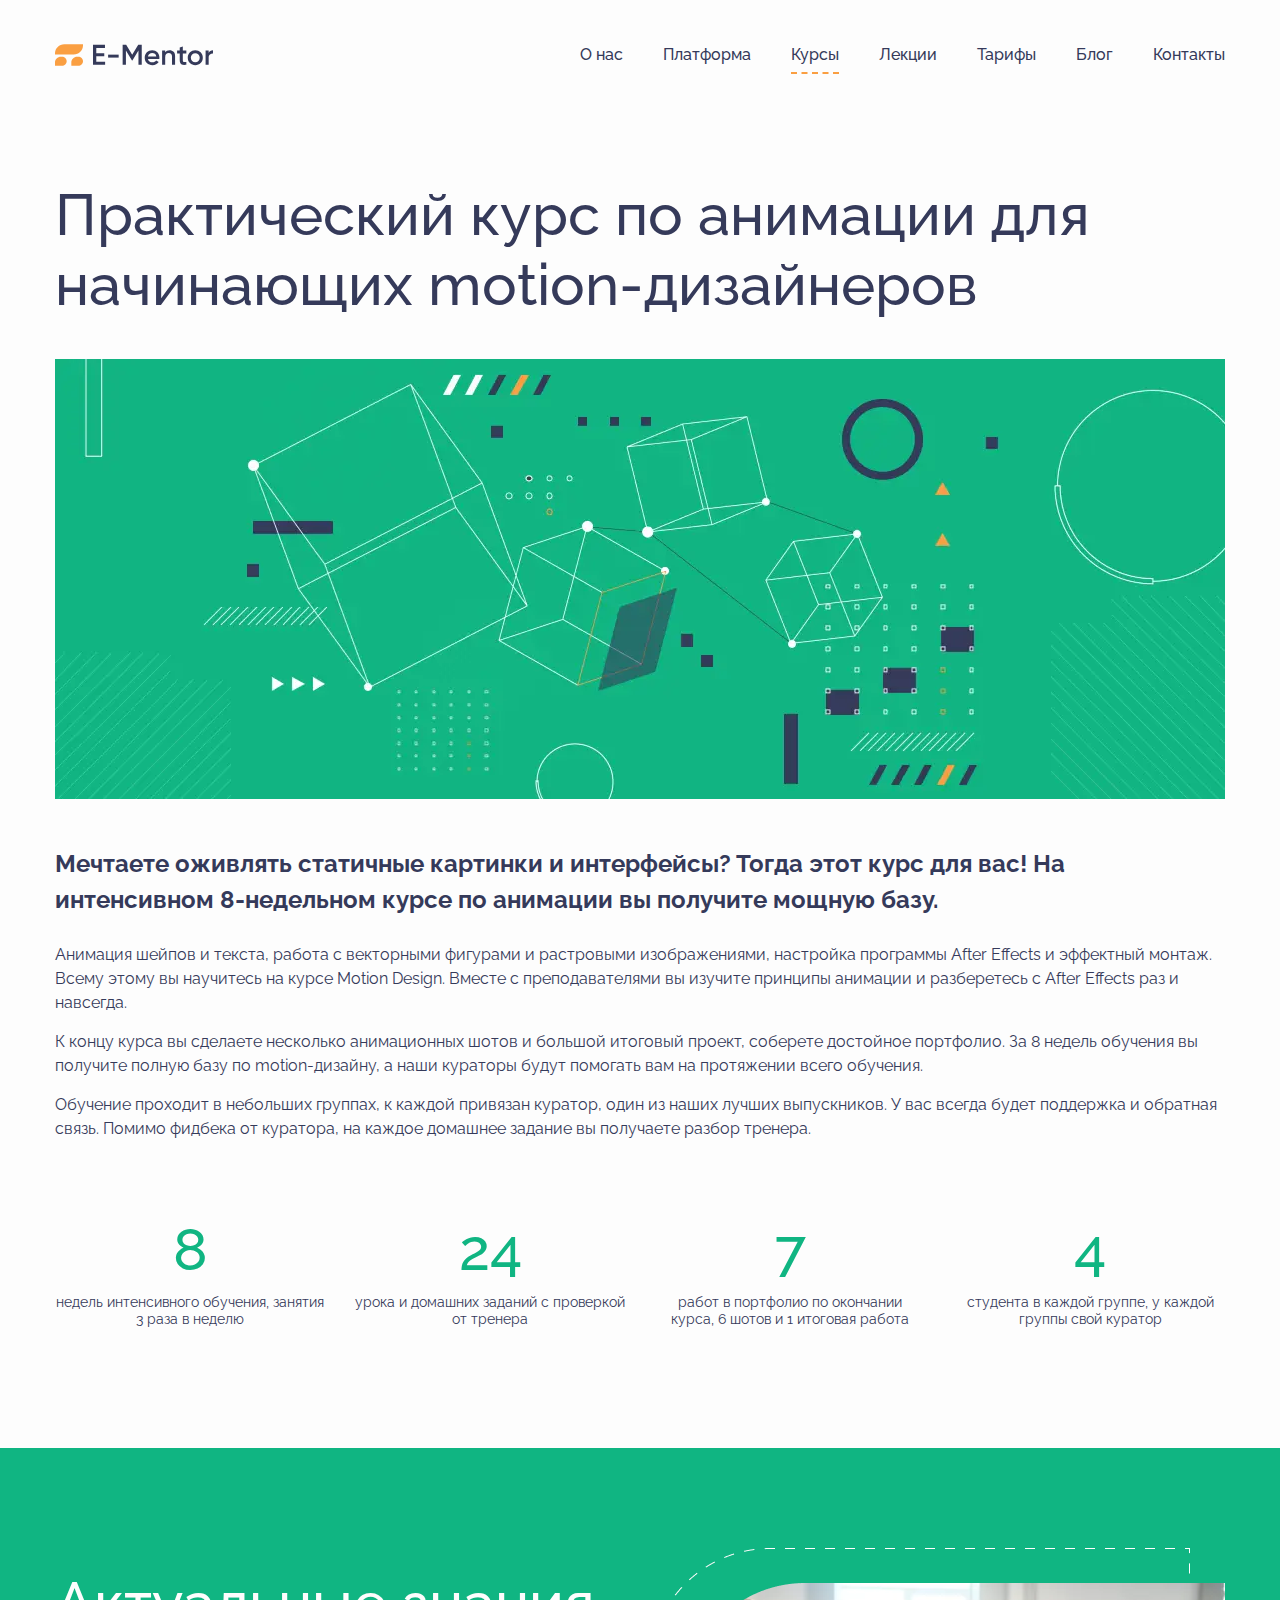
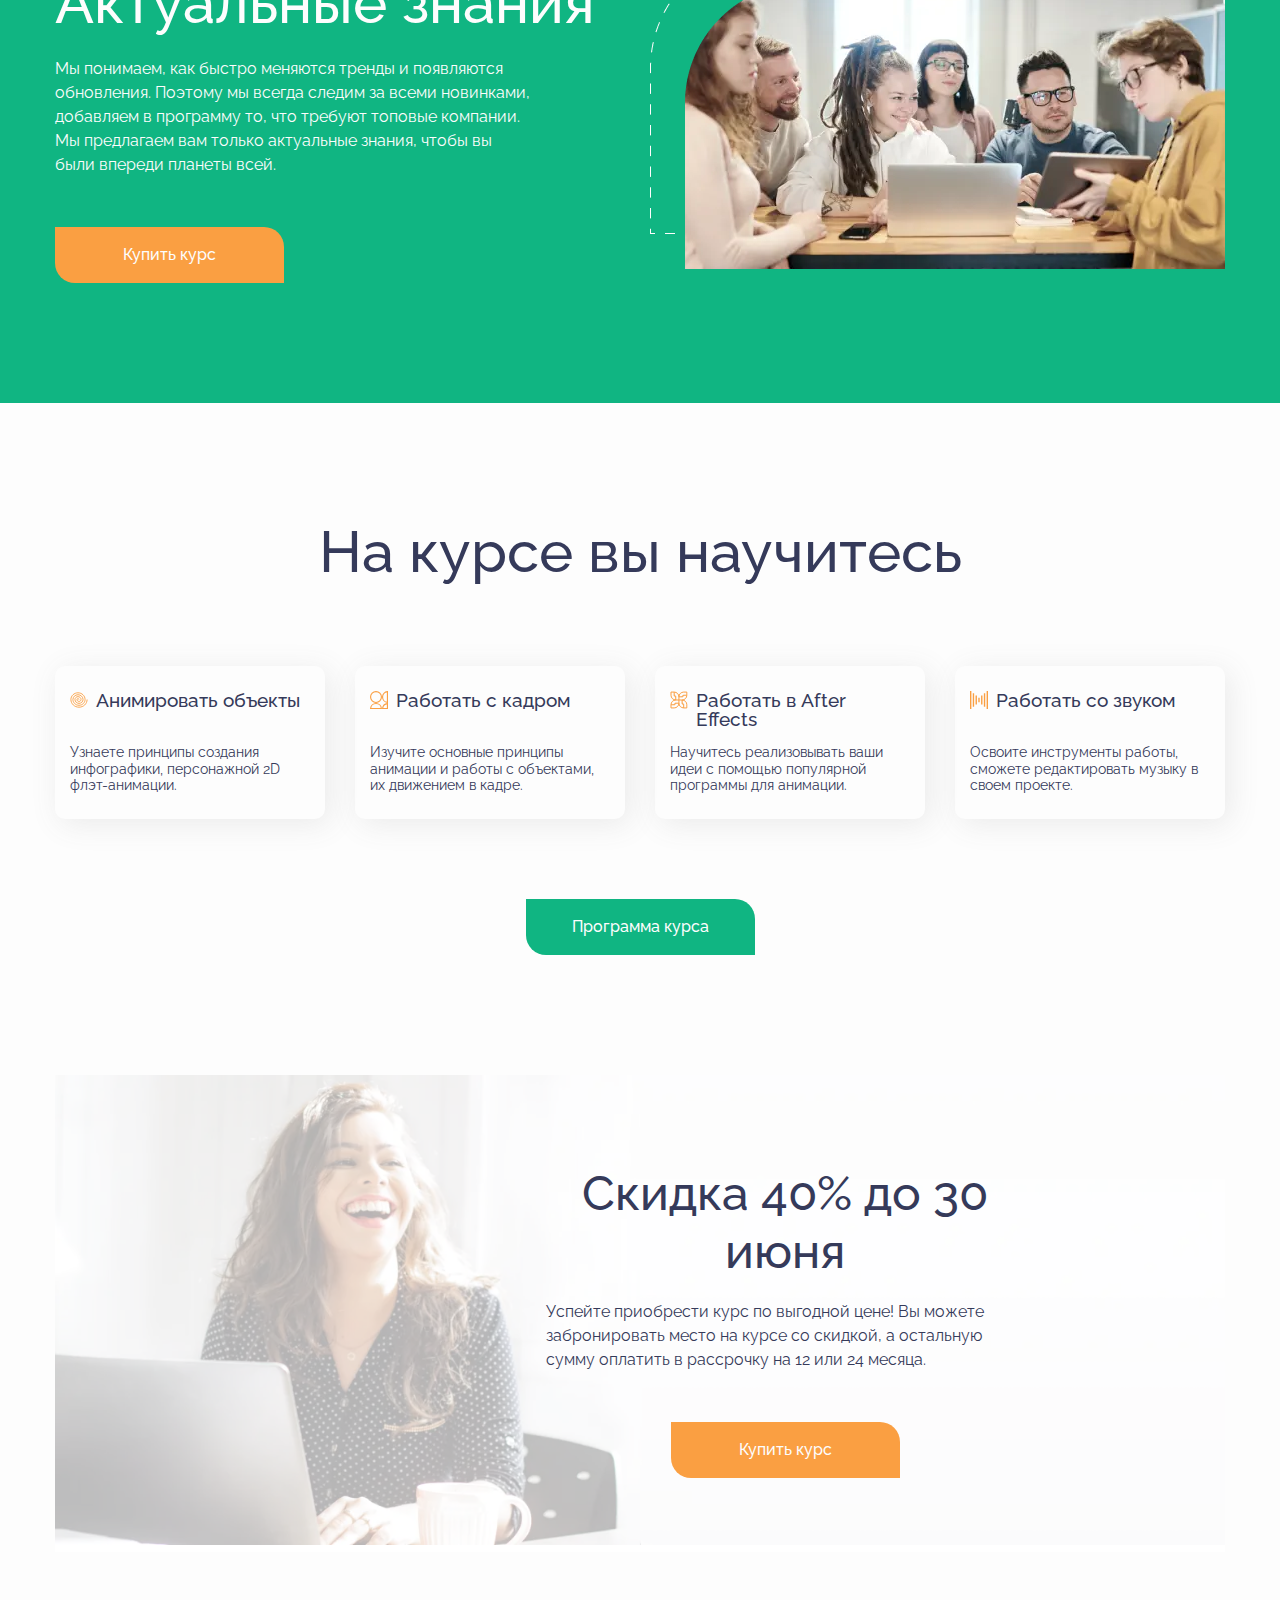
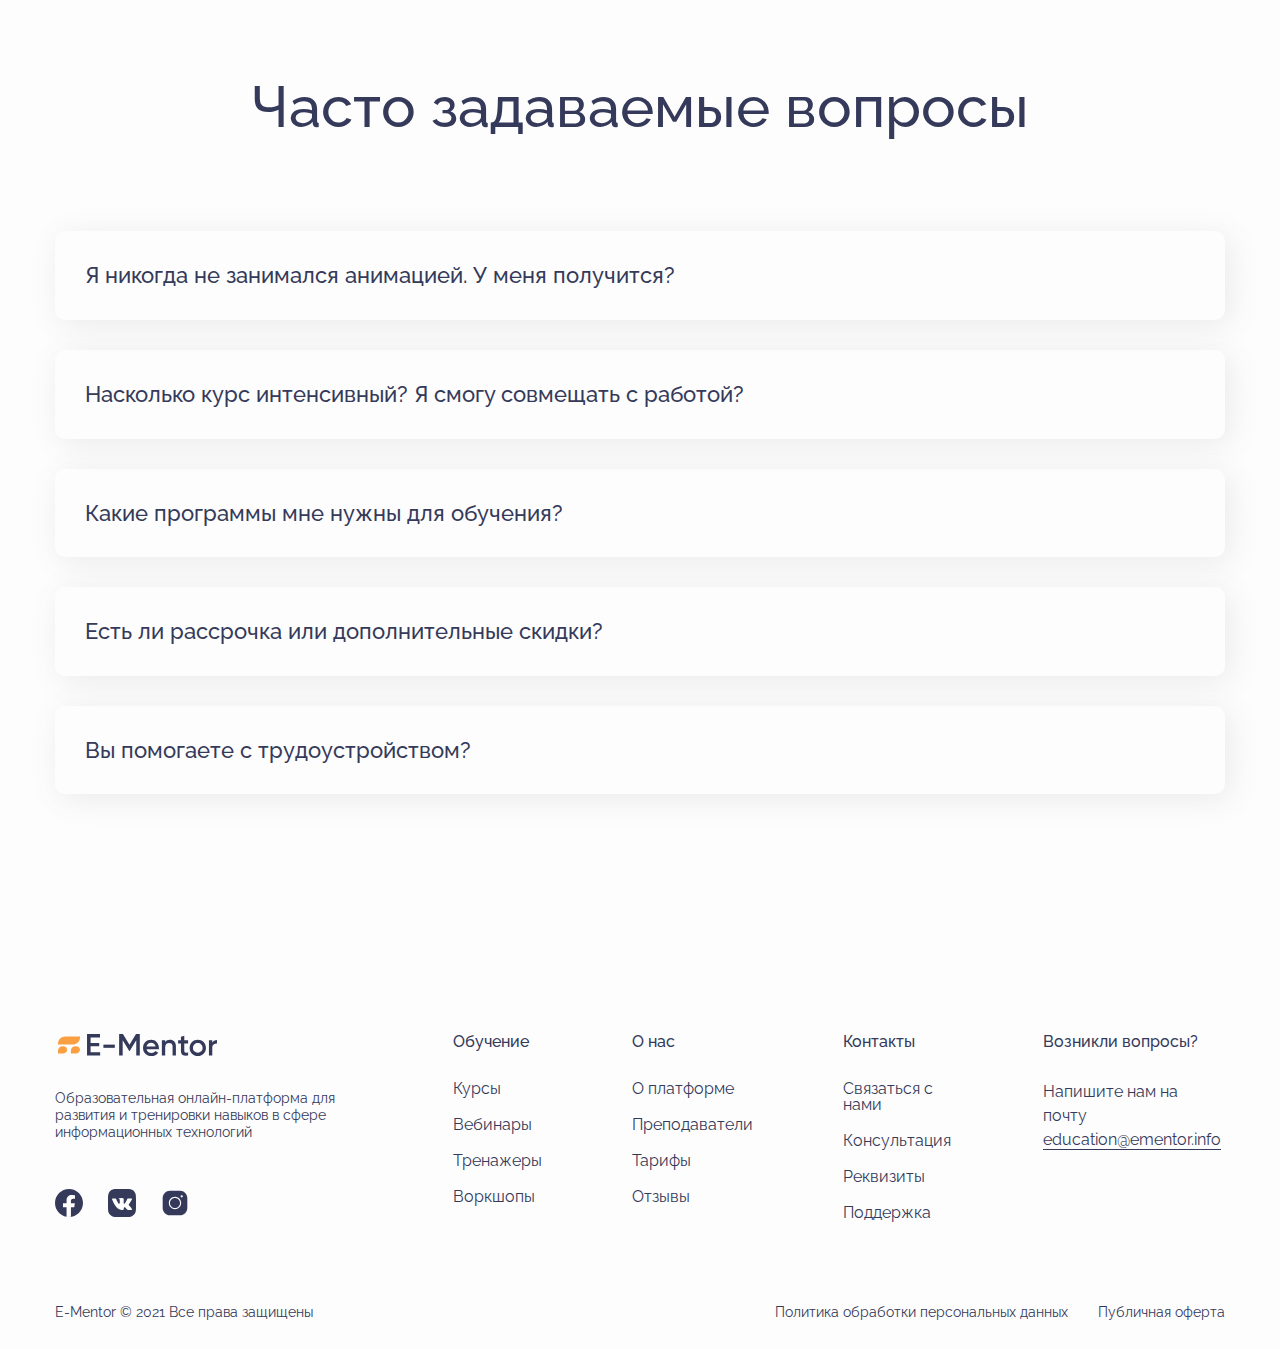
==== commit e6c7ab0d: "виправив іконки" ====
--- a/courses.html
+++ b/courses.html
@@ -316,7 +316,7 @@
                         <li class="footer__item">
                             <a href="https://www.instagram.com/" target="_blank" class="footer__item-link">
                                 <svg class="footer__item-icon">
-                                    <use href="./icon/sprite.svg#icon-inst"></use>
+                                    <use href="./icon/sprite.svg#icon-instagram"></use>
                                 </svg>
                             </a>
                         </li>
